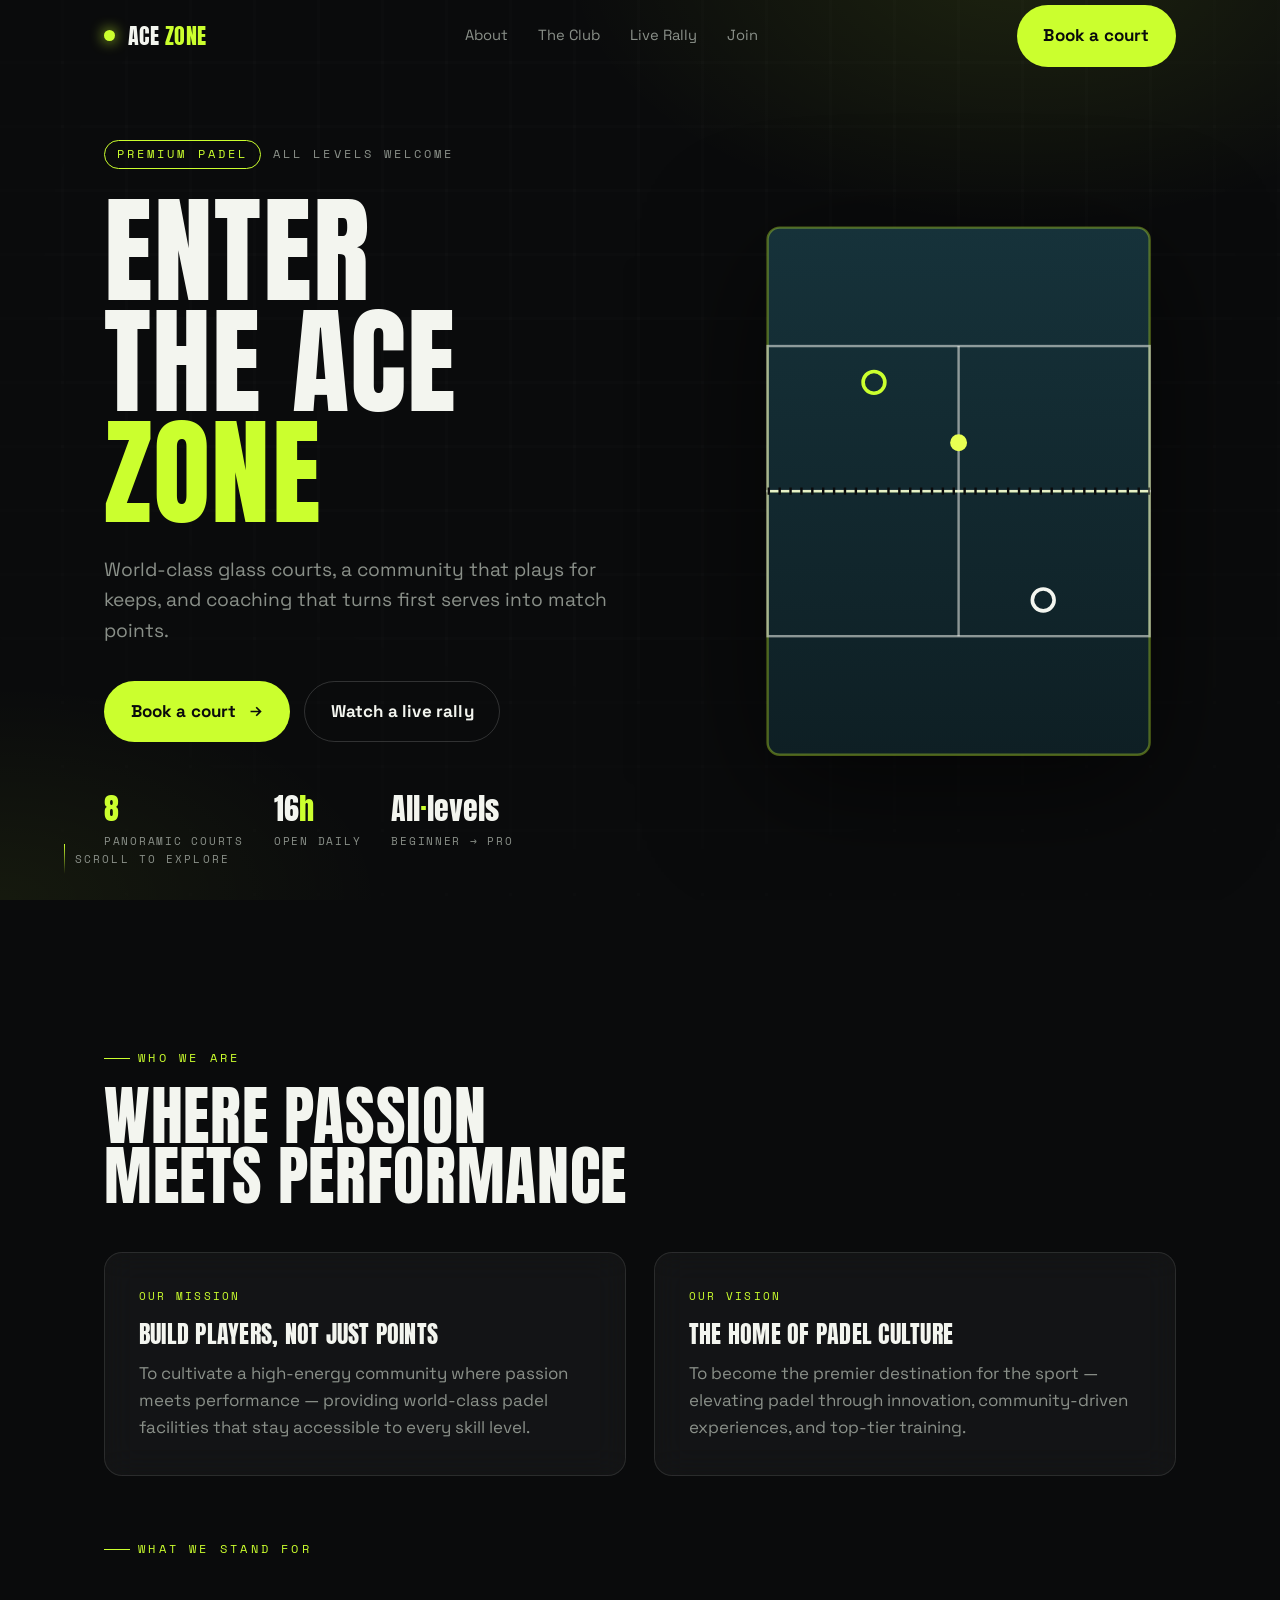
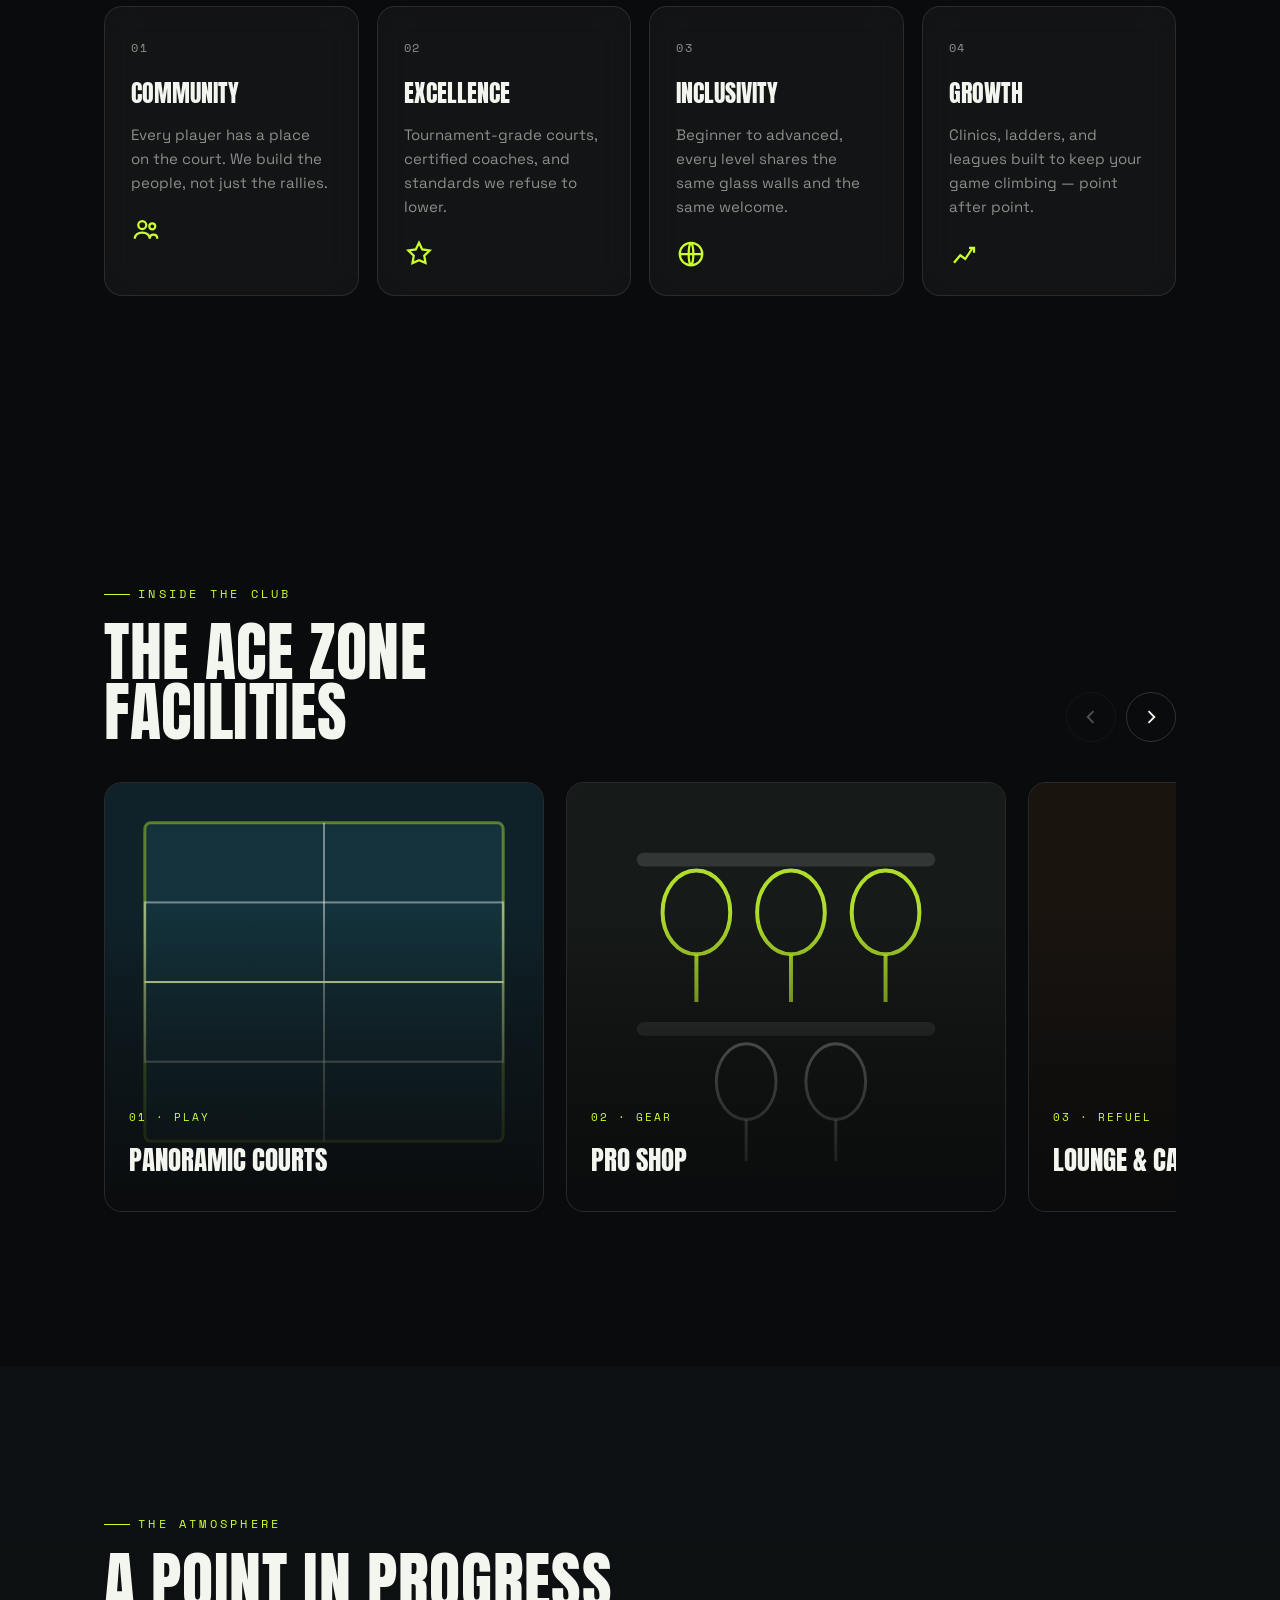
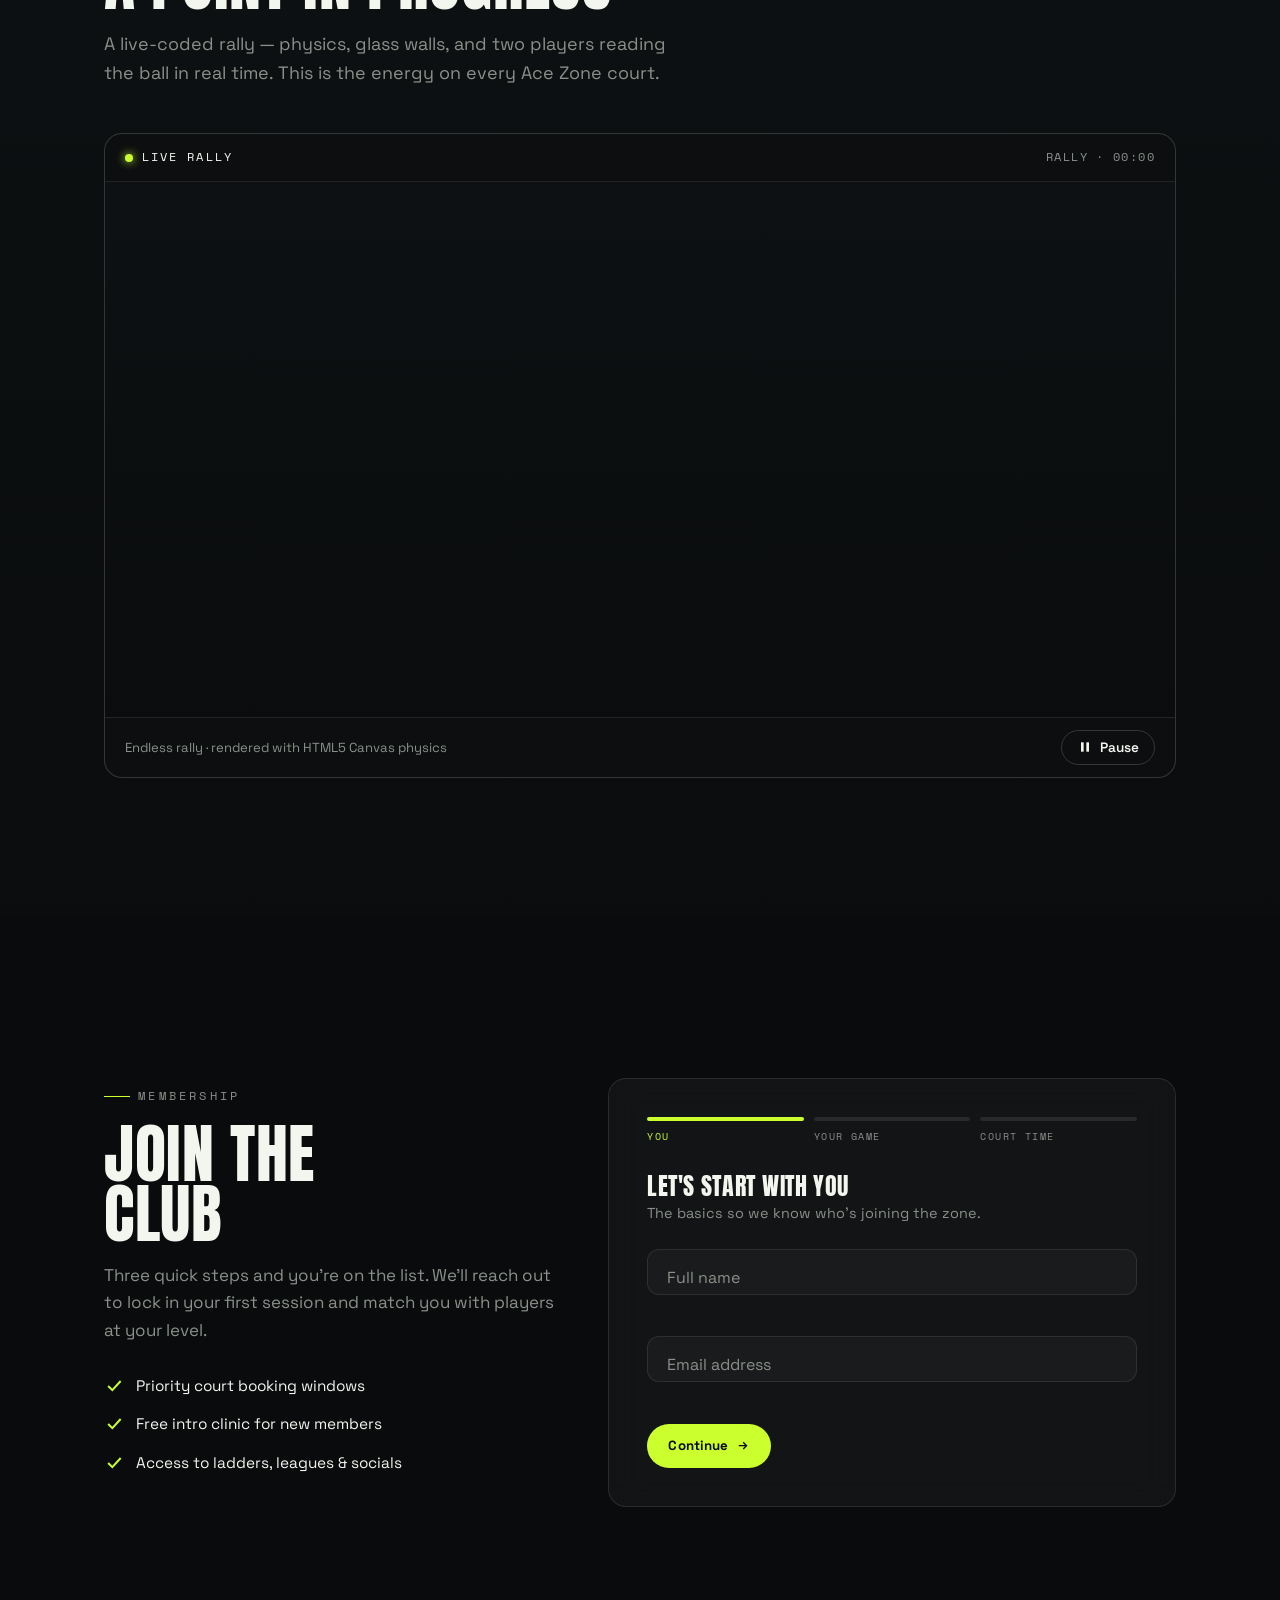
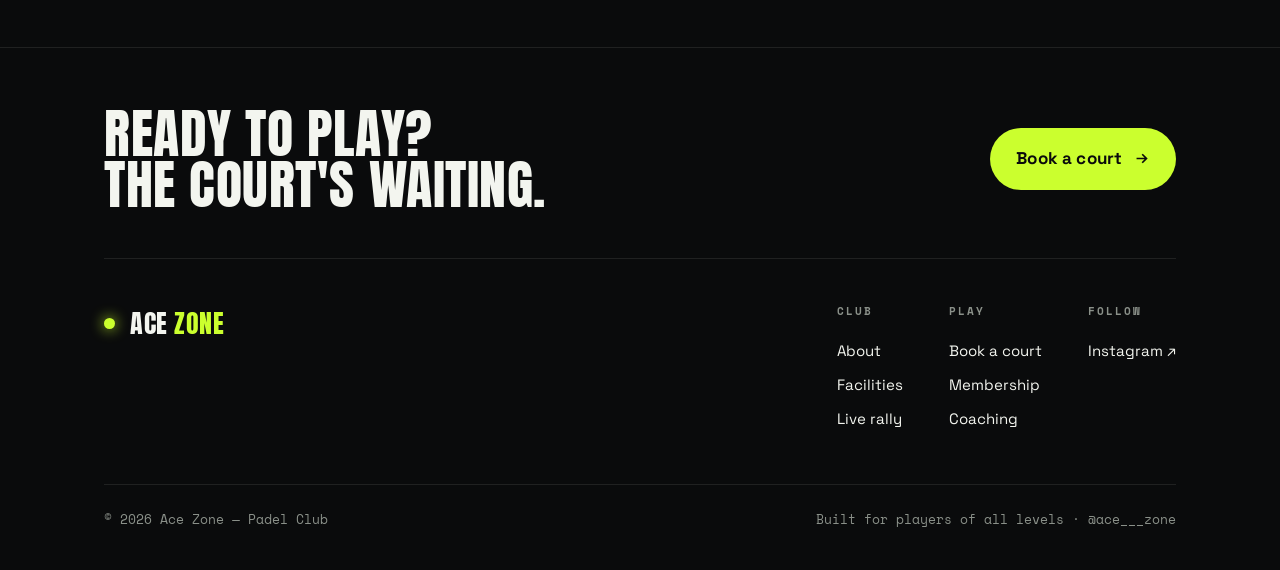
==== index.html @ 9e7272e7 "Add files via upload" ====
<!DOCTYPE html>
<html lang="en">
<head>
<meta charset="UTF-8" />
<meta name="viewport" content="width=device-width, initial-scale=1.0" />
<title>Ace Zone — Premium Padel Club</title>
<meta name="description" content="Ace Zone is a premium padel club: world-class glass courts, certified coaching, and a community that plays for keeps. Book a court and join the club." />

<!-- Fonts: Anton (athletic display) · Space Grotesk (body/UI) · Space Mono (data labels) -->
<link rel="preconnect" href="https://fonts.googleapis.com">
<link rel="preconnect" href="https://fonts.gstatic.com" crossorigin>
<link href="https://fonts.googleapis.com/css2?family=Anton&family=Space+Grotesk:wght@400;500;600;700&family=Space+Mono:wght@400;700&display=swap" rel="stylesheet">

<style>
/* ============================================================
   ACE ZONE — design tokens
   Palette: matte black + charcoal, crisp white, neon "volt" lime
   used STRICTLY for accents / buttons / glow.
   ============================================================ */
:root{
  --ink:        #0A0B0C;   /* page background (matte black) */
  --char:       #121417;   /* panels */
  --char-2:     #181B20;   /* elevated panels */
  --line:       rgba(255,255,255,.09);
  --line-2:     rgba(255,255,255,.16);
  --white:      #F3F5EF;
  --mute:       #8A9089;   /* secondary text */
  --mute-2:     #5C625E;
  --volt:       #CBFF2E;   /* neon accent */
  --volt-deep:  #9ED400;
  --volt-soft:  rgba(203,255,46,.14);
  --ball:       #E8FF52;

  --glass:      rgba(255,255,255,.04);
  --glass-brd:  rgba(255,255,255,.10);

  --maxw: 1200px;
  --pad: clamp(20px, 5vw, 64px);
  --r: 18px;

  --ease: cubic-bezier(.22,.61,.36,1);
}

*{ box-sizing:border-box; }
html{ scroll-behavior:smooth; -webkit-text-size-adjust:100%; }
html.no-motion{ scroll-behavior:auto; }

body{
  margin:0;
  background:var(--ink);
  color:var(--white);
  font-family:"Space Grotesk", system-ui, -apple-system, Segoe UI, Roboto, sans-serif;
  font-size:clamp(15px,1vw + 12px,17px);
  line-height:1.6;
  -webkit-font-smoothing:antialiased;
  overflow-x:hidden;
}
body.lock{ overflow:hidden; }

img{ max-width:100%; display:block; }
a{ color:inherit; text-decoration:none; }
button{ font-family:inherit; cursor:pointer; }
:focus-visible{ outline:2px solid var(--volt); outline-offset:3px; border-radius:4px; }

/* ambient court-glow backdrop */
body::before{
  content:""; position:fixed; inset:0; z-index:-2; pointer-events:none;
  background:
    radial-gradient(60vw 50vh at 80% -5%, rgba(203,255,46,.10), transparent 60%),
    radial-gradient(50vw 40vh at 0% 100%, rgba(203,255,46,.06), transparent 60%),
    var(--ink);
}
/* faint court grid */
body::after{
  content:""; position:fixed; inset:0; z-index:-1; pointer-events:none; opacity:.5;
  background:
    linear-gradient(transparent 95%, rgba(255,255,255,.025) 95%) 0 0/100% 64px,
    linear-gradient(90deg, transparent 95%, rgba(255,255,255,.025) 95%) 0 0/64px 100%;
  mask-image:radial-gradient(120vw 120vh at 50% 30%, #000 35%, transparent 80%);
}

/* ----------  shared layout  ---------- */
.wrap{ width:100%; max-width:var(--maxw); margin-inline:auto; padding-inline:var(--pad); }
.section{ padding-block:clamp(72px,11vw,140px); position:relative; }

.eyebrow{
  font-family:"Space Mono", monospace;
  font-size:.72rem; letter-spacing:.28em; text-transform:uppercase;
  color:var(--volt); display:inline-flex; align-items:center; gap:.7em; margin:0 0 18px;
}
.eyebrow::before{ content:""; width:26px; height:1px; background:var(--volt); display:inline-block; }

h1,h2,h3{ font-family:"Anton", Impact, sans-serif; font-weight:400; text-transform:uppercase; line-height:.94; letter-spacing:.01em; margin:0; }
.h-display{ font-size:clamp(2.6rem,9vw,6.3rem); }
.h-section{ font-size:clamp(2.1rem,5.5vw,4rem); }
.lede{ color:var(--mute); font-size:clamp(1rem,1.4vw,1.18rem); max-width:54ch; }
.volt{ color:var(--volt); }

/* ----------  buttons  ---------- */
.btn{
  --bg:var(--volt); --fg:#0A0B0C;
  display:inline-flex; align-items:center; gap:.6em;
  background:var(--bg); color:var(--fg);
  font-weight:700; letter-spacing:.01em;
  padding:.95em 1.5em; border:1px solid transparent; border-radius:999px;
  position:relative; transition:transform .25s var(--ease), box-shadow .3s var(--ease), background .3s;
}
.btn svg{ width:1em; height:1em; }
.btn:hover{ transform:translateY(-2px); box-shadow:0 10px 34px rgba(203,255,46,.34); }
.btn:active{ transform:translateY(0); }
.btn--ghost{
  background:transparent; color:var(--white); border-color:var(--line-2);
}
.btn--ghost:hover{ border-color:var(--volt); color:var(--volt); box-shadow:0 0 0 1px var(--volt), 0 10px 30px rgba(0,0,0,.4); }

/* glass utility (frosted) ---------------------------------- */
.glass{
  background:var(--glass);
  border:1px solid var(--glass-brd);
  -webkit-backdrop-filter:blur(16px) saturate(150%);
  backdrop-filter:blur(16px) saturate(150%);
}
@media (prefers-reduced-transparency: reduce){
  .glass{ background:#15181C; backdrop-filter:none; -webkit-backdrop-filter:none; }
}

/* ============================================================
   NAV
   ============================================================ */
.nav{ position:fixed; inset:0 0 auto 0; z-index:60; transition:background .4s, border-color .4s; border-bottom:1px solid transparent; }
.nav.scrolled{ background:rgba(10,11,12,.72); -webkit-backdrop-filter:blur(14px); backdrop-filter:blur(14px); border-bottom:1px solid var(--line); }
.nav-inner{ display:flex; align-items:center; justify-content:space-between; height:72px; }
.brand{ display:flex; align-items:center; gap:.6em; font-family:"Anton",sans-serif; font-size:1.35rem; letter-spacing:.02em; text-transform:uppercase; }
.brand .dot{ width:11px; height:11px; border-radius:50%; background:var(--volt); box-shadow:0 0 14px var(--volt); }
.brand b{ font-weight:400; }
.brand .z{ color:var(--volt); }

.nav-links{ display:flex; align-items:center; gap:30px; }
.nav-links a{ font-size:.92rem; color:var(--mute); position:relative; padding:6px 0; transition:color .25s; }
.nav-links a::after{ content:""; position:absolute; left:0; bottom:0; height:1.5px; width:0; background:var(--volt); transition:width .3s var(--ease); }
.nav-links a:hover{ color:var(--white); } .nav-links a:hover::after{ width:100%; }
.nav-cta{ display:flex; align-items:center; gap:16px; }

.burger{ display:none; flex-direction:column; gap:5px; width:42px; height:42px; align-items:center; justify-content:center; background:transparent; border:1px solid var(--line-2); border-radius:12px; }
.burger span{ width:18px; height:2px; background:var(--white); border-radius:2px; transition:transform .3s var(--ease), opacity .2s; }
.burger.open span:nth-child(1){ transform:translateY(7px) rotate(45deg); }
.burger.open span:nth-child(2){ opacity:0; }
.burger.open span:nth-child(3){ transform:translateY(-7px) rotate(-45deg); }

/* mobile drawer */
.drawer{
  position:fixed; inset:0; z-index:55;
  background:rgba(8,9,10,.86); -webkit-backdrop-filter:blur(22px); backdrop-filter:blur(22px);
  display:flex; flex-direction:column; justify-content:center; gap:8px; padding:var(--pad);
  transform:translateY(-100%); transition:transform .5s var(--ease); visibility:hidden;
}
.drawer.open{ transform:translateY(0); visibility:visible; }
.drawer a{ font-family:"Anton",sans-serif; text-transform:uppercase; font-size:clamp(2rem,9vw,3.2rem); color:var(--white); padding:8px 0; border-bottom:1px solid var(--line); transition:color .25s, padding-left .3s var(--ease); }
.drawer a:hover{ color:var(--volt); padding-left:14px; }
.drawer .drawer-cta{ margin-top:28px; }
.drawer .ig{ margin-top:18px; color:var(--mute); font-family:"Space Mono",monospace; font-size:.9rem; }

/* ============================================================
   HERO
   ============================================================ */
.hero{ position:relative; min-height:100svh; display:flex; align-items:center; padding-top:90px; overflow:hidden; }
.hero-grid{ display:grid; grid-template-columns:1.15fr .85fr; gap:48px; align-items:center; width:100%; }
.hero-tag{ font-family:"Space Mono",monospace; font-size:.74rem; letter-spacing:.26em; text-transform:uppercase; color:var(--mute); display:flex; align-items:center; gap:12px; margin-bottom:26px; }
.hero-tag .pill{ color:var(--volt); border:1px solid var(--volt); border-radius:999px; padding:4px 12px; }

.hero h1{ font-size:clamp(3.2rem,11vw,7.4rem); }
.hero h1 .row{ display:block; overflow:hidden; }
.hero h1 .row span{ display:block; transform:translateY(110%); animation:rise .9s var(--ease) forwards; }
.hero h1 .row:nth-child(1) span{ animation-delay:.1s; }
.hero h1 .row:nth-child(2) span{ animation-delay:.22s; }
.hero h1 .row:nth-child(3) span{ animation-delay:.34s; }
@keyframes rise{ to{ transform:translateY(0); } }

.hero-sub{ margin:26px 0 34px; max-width:46ch; color:var(--mute); font-size:clamp(1rem,1.5vw,1.2rem); opacity:0; animation:fade .8s var(--ease) .6s forwards; }
.hero-actions{ display:flex; flex-wrap:wrap; gap:14px; opacity:0; animation:fade .8s var(--ease) .75s forwards; }
.hero-stats{ display:flex; gap:30px; margin-top:42px; opacity:0; animation:fade .8s var(--ease) .9s forwards; flex-wrap:wrap; }
.hero-stats .s{ }
.hero-stats .n{ font-family:"Anton",sans-serif; font-size:1.9rem; color:var(--white); }
.hero-stats .n em{ color:var(--volt); font-style:normal; }
.hero-stats .l{ font-family:"Space Mono",monospace; font-size:.68rem; letter-spacing:.16em; text-transform:uppercase; color:var(--mute); }
@keyframes fade{ to{ opacity:1; } }

/* hero court visual (top-down padel court, SVG) */
.hero-court{ position:relative; opacity:0; animation:fade 1s var(--ease) .5s forwards; }
.hero-court svg{ width:100%; height:auto; filter:drop-shadow(0 30px 60px rgba(0,0,0,.6)); }
.hero-court .ball-float{ animation:floatBall 3.4s ease-in-out infinite; transform-origin:center; }
@keyframes floatBall{ 0%,100%{ transform:translateY(0); } 50%{ transform:translateY(-10px); } }
.scrollcue{ position:absolute; left:var(--pad); bottom:26px; font-family:"Space Mono",monospace; font-size:.66rem; letter-spacing:.2em; text-transform:uppercase; color:var(--mute); display:flex; align-items:center; gap:10px; }
.scrollcue .bar{ width:1px; height:30px; background:linear-gradient(var(--volt),transparent); display:block; }

/* ============================================================
   ABOUT — mission / vision / values
   ============================================================ */
.split{ display:grid; grid-template-columns:1fr 1fr; gap:28px; margin-top:46px; }
.statement{ padding:34px; border-radius:var(--r); position:relative; overflow:hidden; }
.statement h3{ font-size:1.5rem; margin-bottom:14px; }
.statement .k{ font-family:"Space Mono",monospace; font-size:.7rem; letter-spacing:.2em; color:var(--volt); text-transform:uppercase; display:block; margin-bottom:18px; }
.statement p{ margin:0; color:var(--mute); font-size:1.06rem; }
.statement::after{ content:""; position:absolute; left:0; top:0; bottom:0; width:3px; background:var(--volt); opacity:.0; transition:opacity .4s; }
.statement:hover::after{ opacity:1; }

.values{ display:grid; grid-template-columns:repeat(4,1fr); gap:18px; margin-top:30px; }
.value{ padding:26px; border-radius:var(--r); position:relative; overflow:hidden; transition:transform .4s var(--ease), border-color .4s; }
.value:hover{ transform:translateY(-6px); border-color:var(--line-2); }
.value .num{ font-family:"Space Mono",monospace; font-size:.72rem; color:var(--mute); letter-spacing:.14em; }
.value h4{ font-family:"Anton",sans-serif; font-weight:400; text-transform:uppercase; font-size:1.5rem; margin:14px 0 10px; }
.value p{ margin:0; color:var(--mute); font-size:.94rem; }
.value .glyph{ width:30px; height:30px; color:var(--volt); margin-top:20px; }
.value .glyph svg{ width:100%; height:100%; }

/* ============================================================
   CLUB AREAS — slider with hover-zoom cards
   ============================================================ */
.areas-head{ display:flex; align-items:flex-end; justify-content:space-between; gap:24px; flex-wrap:wrap; }
.slider-controls{ display:flex; gap:10px; }
.sbtn{ width:50px; height:50px; border-radius:50%; background:transparent; border:1px solid var(--line-2); color:var(--white); display:grid; place-items:center; transition:.3s; }
.sbtn:hover{ border-color:var(--volt); color:var(--volt); }
.sbtn:disabled{ opacity:.3; cursor:not-allowed; }
.sbtn svg{ width:20px; height:20px; }

.rail{ display:flex; gap:22px; margin-top:40px; overflow-x:auto; scroll-snap-type:x mandatory; padding-bottom:14px; scrollbar-width:none; }
.rail::-webkit-scrollbar{ display:none; }
.area{
  scroll-snap-align:start; flex:0 0 clamp(280px,42vw,440px);
  border-radius:var(--r); overflow:hidden; position:relative; min-height:430px;
  border:1px solid var(--line); background:var(--char);
}
.area .media{ position:absolute; inset:0; overflow:hidden; }
.area .media .art{ position:absolute; inset:0; transition:transform .7s var(--ease); }
.area:hover .media .art{ transform:scale(1.08); }
.area .scrim{ position:absolute; inset:0; background:linear-gradient(180deg, rgba(10,11,12,0) 30%, rgba(10,11,12,.5) 60%, rgba(10,11,12,.96) 100%); }
.area .label{ position:absolute; left:24px; right:24px; bottom:24px; z-index:2; }
.area .tagn{ font-family:"Space Mono",monospace; font-size:.68rem; letter-spacing:.18em; text-transform:uppercase; color:var(--volt); }
.area h4{ font-family:"Anton",sans-serif; font-weight:400; text-transform:uppercase; font-size:1.7rem; margin:8px 0 6px; }
.area p{ margin:0; color:var(--mute); font-size:.92rem; max-width:34ch; opacity:0; max-height:0; transition:opacity .4s, max-height .5s var(--ease); }
.area:hover p{ opacity:1; max-height:80px; }

/* ============================================================
   LIVE RALLY — canvas
   ============================================================ */
.rally-frame{ margin-top:46px; border-radius:var(--r); overflow:hidden; position:relative; border:1px solid var(--line-2); background:#0C0E10; }
.rally-frame .topbar{ display:flex; align-items:center; justify-content:space-between; padding:14px 20px; border-bottom:1px solid var(--line); }
.live{ display:flex; align-items:center; gap:9px; font-family:"Space Mono",monospace; font-size:.72rem; letter-spacing:.18em; text-transform:uppercase; color:var(--white); }
.live .dotlive{ width:8px; height:8px; border-radius:50%; background:var(--volt); box-shadow:0 0 10px var(--volt); animation:blink 1.4s steps(1,end) infinite; }
@keyframes blink{ 50%{ opacity:.25; } }
.rally-meta{ font-family:"Space Mono",monospace; font-size:.72rem; color:var(--mute); letter-spacing:.12em; }
#rally{ display:block; width:100%; height:auto; background:linear-gradient(180deg,#0E1113,#0A0C0D); }
.rally-foot{ display:flex; align-items:center; justify-content:space-between; gap:14px; padding:12px 20px; border-top:1px solid var(--line); flex-wrap:wrap; }
.rally-foot small{ color:var(--mute); font-size:.82rem; }
.playbtn{ display:inline-flex; align-items:center; gap:.5em; background:transparent; border:1px solid var(--line-2); color:var(--white); padding:.6em 1.1em; border-radius:999px; font-size:.85rem; font-weight:600; transition:.3s; }
.playbtn:hover{ border-color:var(--volt); color:var(--volt); }

/* ============================================================
   REGISTRATION — multi-step form
   ============================================================ */
.join-grid{ display:grid; grid-template-columns:.9fr 1.1fr; gap:40px; align-items:start; margin-top:20px; }
.join-copy p{ color:var(--mute); }
.join-copy .perks{ list-style:none; padding:0; margin:30px 0 0; display:grid; gap:14px; }
.join-copy .perks li{ display:flex; gap:12px; align-items:flex-start; color:var(--white); font-size:.96rem; }
.join-copy .perks svg{ width:20px; height:20px; color:var(--volt); flex:0 0 auto; margin-top:2px; }

.form-card{ padding:clamp(22px,3vw,38px); border-radius:var(--r); }
.steps-bar{ display:flex; align-items:center; gap:10px; margin-bottom:30px; }
.steps-bar .step{ flex:1; }
.steps-bar .track{ height:4px; border-radius:4px; background:var(--line); overflow:hidden; }
.steps-bar .track i{ display:block; height:100%; width:0; background:var(--volt); transition:width .5s var(--ease); }
.steps-bar .step.active .track i,.steps-bar .step.done .track i{ width:100%; }
.steps-bar .slabel{ font-family:"Space Mono",monospace; font-size:.62rem; letter-spacing:.14em; text-transform:uppercase; color:var(--mute); margin-top:8px; }
.steps-bar .step.active .slabel{ color:var(--volt); }

.step-panel{ display:none; animation:none; }
.step-panel.show{ display:block; animation:slideIn .5s var(--ease); }
@keyframes slideIn{ from{ opacity:0; transform:translateX(22px); } to{ opacity:1; transform:translateX(0); } }
.step-panel h3{ font-family:"Anton",sans-serif; font-weight:400; text-transform:uppercase; font-size:1.5rem; margin:0 0 4px; }
.step-panel .hint{ color:var(--mute); font-size:.9rem; margin:0 0 24px; }

.field{ position:relative; margin-bottom:22px; }
.field label{ position:absolute; left:16px; top:16px; color:var(--mute); font-size:1rem; pointer-events:none; transition:.25s var(--ease); transform-origin:left; background:transparent; padding:0 4px; }
.field input{
  width:100%; background:rgba(255,255,255,.03); border:1px solid var(--line);
  border-radius:12px; color:var(--white); font-size:1rem; padding:18px 16px 8px; transition:.3s;
}
.field input:focus{ border-color:var(--volt); background:rgba(203,255,46,.04); box-shadow:0 0 0 3px var(--volt-soft); }
.field input:focus + label,
.field input:not(:placeholder-shown) + label{ top:5px; font-size:.66rem; letter-spacing:.06em; color:var(--volt); transform:scale(1); }
.field input::placeholder{ color:transparent; }
.field.invalid input{ border-color:#ff5757; box-shadow:0 0 0 3px rgba(255,87,87,.16); }
.field .err{ color:#ff7a7a; font-size:.78rem; margin-top:7px; min-height:1em; opacity:0; transform:translateY(-4px); transition:.25s; }
.field.invalid .err{ opacity:1; transform:translateY(0); }

.field-group{ margin-bottom:22px; }
.field-group .gl{ font-family:"Space Mono",monospace; font-size:.66rem; letter-spacing:.14em; text-transform:uppercase; color:var(--mute); display:block; margin-bottom:12px; }
.chips{ display:flex; flex-wrap:wrap; gap:10px; }
.chip{ position:relative; }
.chip input{ position:absolute; opacity:0; inset:0; cursor:pointer; }
.chip span{ display:inline-block; padding:10px 16px; border-radius:999px; border:1px solid var(--line-2); color:var(--mute); font-size:.9rem; transition:.25s; user-select:none; }
.chip:hover span{ color:var(--white); border-color:var(--white); }
.chip input:checked + span{ background:var(--volt); color:#0A0B0C; border-color:var(--volt); font-weight:600; box-shadow:0 6px 20px rgba(203,255,46,.25); }
.chip input:focus-visible + span{ outline:2px solid var(--white); outline-offset:2px; }
.group-err{ color:#ff7a7a; font-size:.78rem; margin-top:10px; min-height:1em; opacity:0; transition:.25s; }
.field-group.invalid .group-err{ opacity:1; }

.form-nav{ display:flex; align-items:center; justify-content:space-between; gap:14px; margin-top:8px; }
.linkbtn{ background:transparent; border:none; color:var(--mute); font-weight:600; font-size:.92rem; padding:10px 4px; transition:color .25s; }
.linkbtn:hover{ color:var(--white); }
.linkbtn[hidden]{ display:none; }

/* success state */
.success{ display:none; text-align:center; padding:18px 6px; }
.success.show{ display:block; animation:slideIn .6s var(--ease); }
.success .check{ width:78px; height:78px; margin:0 auto 22px; border-radius:50%; background:var(--volt-soft); border:1px solid var(--volt); display:grid; place-items:center; }
.success .check svg{ width:38px; height:38px; color:var(--volt); }
.success h3{ font-family:"Anton",sans-serif; font-weight:400; text-transform:uppercase; font-size:1.9rem; margin:0 0 12px; }
.success p{ color:var(--mute); max-width:38ch; margin:0 auto 24px; }
.success .recap{ font-family:"Space Mono",monospace; font-size:.78rem; color:var(--white); background:rgba(255,255,255,.04); border:1px solid var(--line); border-radius:12px; padding:14px 16px; text-align:left; }
.success .recap b{ color:var(--volt); }

/* ============================================================
   FOOTER
   ============================================================ */
.foot{ border-top:1px solid var(--line); padding-block:60px 40px; position:relative; }
.foot-cta{ display:flex; align-items:center; justify-content:space-between; gap:26px; flex-wrap:wrap; padding-bottom:48px; border-bottom:1px solid var(--line); }
.foot-cta h2{ font-size:clamp(1.8rem,5vw,3.4rem); }
.foot-cols{ display:flex; align-items:flex-start; justify-content:space-between; gap:30px; margin-top:44px; flex-wrap:wrap; }
.foot .brand{ font-size:1.6rem; }
.foot-links{ display:flex; gap:46px; flex-wrap:wrap; }
.foot-links div h5{ font-family:"Space Mono",monospace; font-weight:700; font-size:.66rem; letter-spacing:.18em; text-transform:uppercase; color:var(--mute); margin:0 0 14px; }
.foot-links a{ display:block; color:var(--white); font-size:.94rem; padding:5px 0; transition:color .25s; }
.foot-links a:hover{ color:var(--volt); }
.foot-base{ display:flex; align-items:center; justify-content:space-between; gap:16px; margin-top:48px; padding-top:24px; border-top:1px solid var(--line); color:var(--mute); font-size:.82rem; font-family:"Space Mono",monospace; flex-wrap:wrap; }
.foot-base a{ color:var(--mute); } .foot-base a:hover{ color:var(--volt); }

/* ----------  scroll reveal  ---------- */
.reveal{ opacity:0; transform:translateY(34px); transition:opacity .8s var(--ease), transform .8s var(--ease); }
.reveal.in{ opacity:1; transform:none; }
.reveal[data-delay="1"]{ transition-delay:.08s; }
.reveal[data-delay="2"]{ transition-delay:.16s; }
.reveal[data-delay="3"]{ transition-delay:.24s; }
.reveal[data-delay="4"]{ transition-delay:.32s; }

/* reduced motion: kill the moving parts, keep everything visible */
html.no-motion .reveal{ opacity:1 !important; transform:none !important; transition:none; }
html.no-motion .hero h1 .row span,
html.no-motion .hero-sub,html.no-motion .hero-actions,
html.no-motion .hero-stats,html.no-motion .hero-court{ animation:none !important; opacity:1 !important; transform:none !important; }
html.no-motion .ball-float{ animation:none !important; }
@media (prefers-reduced-motion: reduce){
  *{ animation-duration:.001ms !important; animation-iteration-count:1 !important; }
}

/* ============================================================
   RESPONSIVE
   ============================================================ */
@media (max-width: 980px){
  .hero-grid{ grid-template-columns:1fr; gap:36px; }
  .hero-court{ max-width:460px; }
  .split{ grid-template-columns:1fr; }
  .values{ grid-template-columns:1fr 1fr; }
  .join-grid{ grid-template-columns:1fr; gap:30px; }
}
@media (max-width: 760px){
  .nav-links{ display:none; }
  .nav-cta .btn{ display:none; }
  .burger{ display:flex; }
  .values{ grid-template-columns:1fr; }
  .foot-cta{ flex-direction:column; align-items:flex-start; }
}
</style>
</head>
<body>

<!-- ===================== NAV ===================== -->
<header class="nav" id="nav">
  <div class="wrap nav-inner">
    <a class="brand" href="#top" aria-label="Ace Zone home">
      <span class="dot"></span><b>ACE<span class="z"> ZONE</span></b>
    </a>
    <nav class="nav-links" aria-label="Primary">
      <a href="#about">About</a>
      <a href="#areas">The Club</a>
      <a href="#rally">Live Rally</a>
      <a href="#join">Join</a>
    </nav>
    <div class="nav-cta">
      <a href="#join" class="btn">Book a court</a>
      <button class="burger" id="burger" aria-label="Open menu" aria-expanded="false" aria-controls="drawer">
        <span></span><span></span><span></span>
      </button>
    </div>
  </div>
</header>

<!-- mobile drawer -->
<nav class="drawer" id="drawer" aria-label="Mobile">
  <a href="#about">About</a>
  <a href="#areas">The Club</a>
  <a href="#rally">Live Rally</a>
  <a href="#join">Join</a>
  <a href="#join" class="btn drawer-cta">Book a court</a>
  <span class="ig">Instagram · @ace___zone</span>
</nav>

<main id="top">

<!-- ===================== HERO ===================== -->
<section class="hero">
  <div class="wrap hero-grid">
    <div class="hero-text">
      <div class="hero-tag"><span class="pill">Premium padel</span> All levels welcome</div>
      <h1>
        <span class="row"><span>Enter</span></span>
        <span class="row"><span>the ace</span></span>
        <span class="row"><span class="volt">zone</span></span>
      </h1>
      <p class="hero-sub">World-class glass courts, a community that plays for keeps, and coaching that turns first serves into match points.</p>
      <div class="hero-actions">
        <a href="#join" class="btn">Book a court
          <svg viewBox="0 0 24 24" fill="none" stroke="currentColor" stroke-width="2.4"><path d="M5 12h14M13 6l6 6-6 6"/></svg>
        </a>
        <a href="#rally" class="btn btn--ghost">Watch a live rally</a>
      </div>
      <div class="hero-stats">
        <div class="s"><div class="n"><em>8</em></div><div class="l">Panoramic courts</div></div>
        <div class="s"><div class="n">16<em>h</em></div><div class="l">Open daily</div></div>
        <div class="s"><div class="n">All<em>·</em>levels</div><div class="l">Beginner → pro</div></div>
      </div>
    </div>

    <!-- top-down padel court visual -->
    <div class="hero-court" aria-hidden="true">
      <svg viewBox="0 0 360 480" xmlns="http://www.w3.org/2000/svg">
        <defs>
          <linearGradient id="floor" x1="0" y1="0" x2="0" y2="1">
            <stop offset="0" stop-color="#16323a"/><stop offset="1" stop-color="#0e1f24"/>
          </linearGradient>
        </defs>
        <rect x="22" y="22" width="316" height="436" rx="10" fill="url(#floor)" stroke="rgba(203,255,46,.35)" stroke-width="2"/>
        <!-- court lines -->
        <g stroke="rgba(243,245,239,.55)" stroke-width="2" fill="none">
          <line x1="22" y1="240" x2="338" y2="240" stroke="rgba(203,255,46,.9)"/>
          <rect x="22" y="120" width="316" height="120" />
          <rect x="22" y="240" width="316" height="120" />
          <line x1="180" y1="120" x2="180" y2="360"/>
        </g>
        <!-- net dashes -->
        <line x1="22" y1="240" x2="338" y2="240" stroke="#0A0B0C" stroke-width="6" stroke-dasharray="2 7"/>
        <!-- players -->
        <circle cx="110" cy="150" r="9" fill="none" stroke="var(--volt)" stroke-width="3"/>
        <circle cx="250" cy="330" r="9" fill="none" stroke="#F3F5EF" stroke-width="3"/>
        <!-- ball -->
        <circle class="ball-float" cx="180" cy="200" r="7" fill="var(--ball)"/>
      </svg>
    </div>
  </div>
  <a href="#about" class="scrollcue"><span class="bar"></span>Scroll to explore</a>
</section>

<!-- ===================== ABOUT ===================== -->
<section class="section" id="about">
  <div class="wrap">
    <p class="eyebrow reveal">Who we are</p>
    <h2 class="h-section reveal" data-delay="1">Where passion<br>meets performance</h2>

    <div class="split">
      <article class="statement glass reveal" data-delay="1">
        <span class="k">Our mission</span>
        <h3>Build players, not just points</h3>
        <p>To cultivate a high-energy community where passion meets performance — providing world-class padel facilities that stay accessible to every skill level.</p>
      </article>
      <article class="statement glass reveal" data-delay="2">
        <span class="k">Our vision</span>
        <h3>The home of padel culture</h3>
        <p>To become the premier destination for the sport — elevating padel through innovation, community-driven experiences, and top-tier training.</p>
      </article>
    </div>

    <p class="eyebrow reveal" style="margin-top:64px">What we stand for</p>
    <div class="values">
      <article class="value glass reveal" data-delay="1">
        <span class="num">01</span>
        <h4>Community</h4>
        <p>Every player has a place on the court. We build the people, not just the rallies.</p>
        <div class="glyph"><svg viewBox="0 0 24 24" fill="none" stroke="currentColor" stroke-width="1.8"><circle cx="9" cy="8" r="3.2"/><circle cx="17" cy="9" r="2.4"/><path d="M3 19c0-3 2.7-5 6-5s6 2 6 5M15 19c0-2 1-3.4 3-3.4S21 17 21 19"/></svg></div>
      </article>
      <article class="value glass reveal" data-delay="2">
        <span class="num">02</span>
        <h4>Excellence</h4>
        <p>Tournament-grade courts, certified coaches, and standards we refuse to lower.</p>
        <div class="glyph"><svg viewBox="0 0 24 24" fill="none" stroke="currentColor" stroke-width="1.8"><path d="M12 3l2.6 5.3 5.9.9-4.3 4.1 1 5.8L12 16.9 6.8 19.2l1-5.8L3.5 9.2l5.9-.9z"/></svg></div>
      </article>
      <article class="value glass reveal" data-delay="3">
        <span class="num">03</span>
        <h4>Inclusivity</h4>
        <p>Beginner to advanced, every level shares the same glass walls and the same welcome.</p>
        <div class="glyph"><svg viewBox="0 0 24 24" fill="none" stroke="currentColor" stroke-width="1.8"><circle cx="12" cy="12" r="9"/><path d="M3 12h18M12 3c2.5 2.4 2.5 15.6 0 18M12 3c-2.5 2.4-2.5 15.6 0 18"/></svg></div>
      </article>
      <article class="value glass reveal" data-delay="4">
        <span class="num">04</span>
        <h4>Growth</h4>
        <p>Clinics, ladders, and leagues built to keep your game climbing — point after point.</p>
        <div class="glyph"><svg viewBox="0 0 24 24" fill="none" stroke="currentColor" stroke-width="1.8"><path d="M4 19l5-6 4 3 6-9"/><path d="M16 7h4v4"/></svg></div>
      </article>
    </div>
  </div>
</section>

<!-- ===================== CLUB AREAS ===================== -->
<section class="section" id="areas">
  <div class="wrap">
    <div class="areas-head">
      <div>
        <p class="eyebrow reveal">Inside the club</p>
        <h2 class="h-section reveal" data-delay="1">The Ace Zone<br>facilities</h2>
      </div>
      <div class="slider-controls reveal" data-delay="2">
        <button class="sbtn" id="prevArea" aria-label="Previous area">
          <svg viewBox="0 0 24 24" fill="none" stroke="currentColor" stroke-width="2.2"><path d="M15 5l-7 7 7 7"/></svg>
        </button>
        <button class="sbtn" id="nextArea" aria-label="Next area">
          <svg viewBox="0 0 24 24" fill="none" stroke="currentColor" stroke-width="2.2"><path d="M9 5l7 7-7 7"/></svg>
        </button>
      </div>
    </div>

    <div class="rail" id="rail" tabindex="0" aria-label="Facilities gallery, scroll horizontally">
      <!-- 1 Panoramic Courts -->
      <article class="area reveal">
        <div class="media"><div class="art">
          <svg viewBox="0 0 440 430" preserveAspectRatio="xMidYMid slice" width="100%" height="100%">
            <rect width="440" height="430" fill="#0f2229"/>
            <rect x="40" y="40" width="360" height="320" rx="6" fill="#13323b" stroke="rgba(203,255,46,.4)" stroke-width="3"/>
            <g stroke="rgba(243,245,239,.45)" stroke-width="2" fill="none">
              <line x1="40" y1="200" x2="400" y2="200" stroke="rgba(203,255,46,.85)"/>
              <rect x="40" y="120" width="360" height="80"/><rect x="40" y="200" width="360" height="80"/>
              <line x1="220" y1="40" x2="220" y2="360"/>
            </g>
          </svg>
        </div></div>
        <div class="scrim"></div>
        <div class="label">
          <span class="tagn">01 · Play</span>
          <h4>Panoramic courts</h4>
          <p>Tournament-grade glass courts with pro lighting, built for day-to-night play.</p>
        </div>
      </article>

      <!-- 2 Pro Shop -->
      <article class="area reveal" data-delay="1">
        <div class="media"><div class="art">
          <svg viewBox="0 0 440 430" preserveAspectRatio="xMidYMid slice" width="100%" height="100%">
            <rect width="440" height="430" fill="#161a18"/>
            <g transform="translate(0,10)">
              <rect x="70" y="60" width="300" height="14" rx="7" fill="rgba(255,255,255,.12)"/>
              <rect x="70" y="230" width="300" height="14" rx="7" fill="rgba(255,255,255,.12)"/>
              <g stroke="rgba(203,255,46,.85)" stroke-width="4" fill="none">
                <ellipse cx="130" cy="120" rx="34" ry="42"/><line x1="130" y1="162" x2="130" y2="210"/>
                <ellipse cx="225" cy="120" rx="34" ry="42"/><line x1="225" y1="162" x2="225" y2="210"/>
                <ellipse cx="320" cy="120" rx="34" ry="42"/><line x1="320" y1="162" x2="320" y2="210"/>
              </g>
              <g stroke="rgba(243,245,239,.5)" stroke-width="3" fill="none">
                <ellipse cx="180" cy="290" rx="30" ry="38"/><line x1="180" y1="328" x2="180" y2="370"/>
                <ellipse cx="270" cy="290" rx="30" ry="38"/><line x1="270" y1="328" x2="270" y2="370"/>
              </g>
            </g>
          </svg>
        </div></div>
        <div class="scrim"></div>
        <div class="label">
          <span class="tagn">02 · Gear</span>
          <h4>Pro shop</h4>
          <p>Demo the latest rackets and gear, fitted by people who actually play.</p>
        </div>
      </article>

      <!-- 3 Lounge & Café -->
      <article class="area reveal" data-delay="2">
        <div class="media"><div class="art">
          <svg viewBox="0 0 440 430" preserveAspectRatio="xMidYMid slice" width="100%" height="100%">
            <rect width="440" height="430" fill="#1a140f"/>
            <g transform="translate(220,215)">
              <path d="M-70 -30 h120 v50 a70 70 0 0 1 -120 0 z" fill="#241a12" stroke="rgba(243,245,239,.5)" stroke-width="4"/>
              <path d="M50 -18 a34 34 0 0 1 0 56" fill="none" stroke="rgba(243,245,239,.5)" stroke-width="6"/>
              <ellipse cx="-10" cy="-30" rx="60" ry="14" fill="#0f0b08" stroke="rgba(203,255,46,.85)" stroke-width="3"/>
              <g stroke="rgba(203,255,46,.85)" stroke-width="4" fill="none" stroke-linecap="round">
                <path d="M-30 -70 q-8 -16 0 -32"/><path d="M-10 -74 q-8 -16 0 -32"/><path d="M10 -70 q-8 -16 0 -32"/>
              </g>
            </g>
          </svg>
        </div></div>
        <div class="scrim"></div>
        <div class="label">
          <span class="tagn">03 · Refuel</span>
          <h4>Lounge &amp; café</h4>
          <p>Specialty coffee and a place to talk tactics after the last point.</p>
        </div>
      </article>

      <!-- 4 Coaching Zone -->
      <article class="area reveal" data-delay="3">
        <div class="media"><div class="art">
          <svg viewBox="0 0 440 430" preserveAspectRatio="xMidYMid slice" width="100%" height="100%">
            <rect width="440" height="430" fill="#0f1c22"/>
            <g stroke="rgba(243,245,239,.45)" stroke-width="3" fill="none" stroke-dasharray="10 12">
              <path d="M60 360 C120 200 180 320 240 180 S360 120 390 70"/>
            </g>
            <g fill="rgba(203,255,46,.9)">
              <path d="M60 360 l-12 -26 h24 z"/><path d="M240 180 l-12 -26 h24 z"/><path d="M390 70 l-12 -26 h24 z"/>
            </g>
            <circle cx="150" cy="120" r="10" fill="none" stroke="#F3F5EF" stroke-width="3"/>
            <path d="M150 130 v34 M150 142 l-16 10 M150 142 l16 10 M150 164 l-12 24 M150 164 l12 24" stroke="#F3F5EF" stroke-width="3" fill="none"/>
          </svg>
        </div></div>
        <div class="scrim"></div>
        <div class="label">
          <span class="tagn">04 · Train</span>
          <h4>Coaching zone</h4>
          <p>Private and group sessions with certified coaches for every level.</p>
        </div>
      </article>
    </div>
  </div>
</section>

<!-- ===================== LIVE RALLY (CANVAS) ===================== -->
<section class="section" id="rally">
  <div class="wrap">
    <p class="eyebrow reveal">The atmosphere</p>
    <h2 class="h-section reveal" data-delay="1">A point in progress</h2>
    <p class="lede reveal" data-delay="2" style="margin-top:18px">A live-coded rally — physics, glass walls, and two players reading the ball in real time. This is the energy on every Ace Zone court.</p>

    <div class="rally-frame reveal" data-delay="2">
      <div class="topbar">
        <span class="live"><span class="dotlive"></span> Live rally</span>
        <span class="rally-meta" id="rallyMeta">RALLY · 00:00</span>
      </div>
      <canvas id="rally" aria-label="Animated padel rally simulation"></canvas>
      <div class="rally-foot">
        <small>Endless rally · rendered with HTML5 Canvas physics</small>
        <button class="playbtn" id="rallyToggle" aria-pressed="true">
          <svg viewBox="0 0 24 24" width="16" height="16" fill="currentColor" id="rallyIcon"><rect x="6" y="5" width="4" height="14"/><rect x="14" y="5" width="4" height="14"/></svg>
          <span id="rallyLabel">Pause</span>
        </button>
      </div>
    </div>
  </div>
</section>

<!-- ===================== REGISTRATION ===================== -->
<section class="section" id="join">
  <div class="wrap">
    <div class="join-grid">
      <div class="join-copy">
        <p class="eyebrow reveal">Membership</p>
        <h2 class="h-section reveal" data-delay="1">Join the<br>club</h2>
        <p class="reveal" data-delay="1" style="margin-top:18px">Three quick steps and you're on the list. We'll reach out to lock in your first session and match you with players at your level.</p>
        <ul class="perks reveal" data-delay="2">
          <li><svg viewBox="0 0 24 24" fill="none" stroke="currentColor" stroke-width="2.4"><path d="M5 12l5 5L20 6"/></svg> Priority court booking windows</li>
          <li><svg viewBox="0 0 24 24" fill="none" stroke="currentColor" stroke-width="2.4"><path d="M5 12l5 5L20 6"/></svg> Free intro clinic for new members</li>
          <li><svg viewBox="0 0 24 24" fill="none" stroke="currentColor" stroke-width="2.4"><path d="M5 12l5 5L20 6"/></svg> Access to ladders, leagues &amp; socials</li>
        </ul>
      </div>

      <!-- multi-step form -->
      <div class="form-card glass reveal" data-delay="2">
        <div class="steps-bar" id="stepsBar">
          <div class="step active" data-step="1"><div class="track"><i></i></div><div class="slabel">You</div></div>
          <div class="step" data-step="2"><div class="track"><i></i></div><div class="slabel">Your game</div></div>
          <div class="step" data-step="3"><div class="track"><i></i></div><div class="slabel">Court time</div></div>
        </div>

        <form id="joinForm" novalidate>
          <!-- step 1 -->
          <div class="step-panel show" data-panel="1">
            <h3>Let's start with you</h3>
            <p class="hint">The basics so we know who's joining the zone.</p>
            <div class="field">
              <input type="text" id="fullName" name="fullName" placeholder=" " autocomplete="name" />
              <label for="fullName">Full name</label>
              <div class="err" data-err="fullName"></div>
            </div>
            <div class="field">
              <input type="email" id="email" name="email" placeholder=" " autocomplete="email" />
              <label for="email">Email address</label>
              <div class="err" data-err="email"></div>
            </div>
            <div class="form-nav">
              <button type="button" class="linkbtn" hidden>Back</button>
              <button type="button" class="btn" data-next>Continue
                <svg viewBox="0 0 24 24" fill="none" stroke="currentColor" stroke-width="2.4"><path d="M5 12h14M13 6l6 6-6 6"/></svg>
              </button>
            </div>
          </div>

          <!-- step 2 -->
          <div class="step-panel" data-panel="2">
            <h3>Your game</h3>
            <p class="hint">So we can match you with the right players and courts.</p>
            <div class="field">
              <input type="tel" id="phone" name="phone" placeholder=" " autocomplete="tel" inputmode="tel" />
              <label for="phone">Phone number</label>
              <div class="err" data-err="phone"></div>
            </div>
            <div class="field-group" data-group="skill">
              <span class="gl">Skill level</span>
              <div class="chips">
                <label class="chip"><input type="radio" name="skill" value="Beginner"><span>Beginner</span></label>
                <label class="chip"><input type="radio" name="skill" value="Intermediate"><span>Intermediate</span></label>
                <label class="chip"><input type="radio" name="skill" value="Advanced"><span>Advanced</span></label>
              </div>
              <div class="group-err">Pick the level that fits you best.</div>
            </div>
            <div class="form-nav">
              <button type="button" class="linkbtn" data-back>Back</button>
              <button type="button" class="btn" data-next>Continue
                <svg viewBox="0 0 24 24" fill="none" stroke="currentColor" stroke-width="2.4"><path d="M5 12h14M13 6l6 6-6 6"/></svg>
              </button>
            </div>
          </div>

          <!-- step 3 -->
          <div class="step-panel" data-panel="3">
            <h3>When do you play?</h3>
            <p class="hint">Choose any times that usually work — pick at least one.</p>
            <div class="field-group" data-group="times">
              <span class="gl">Preferred booking times</span>
              <div class="chips">
                <label class="chip"><input type="checkbox" name="times" value="Weekday mornings"><span>Weekday mornings</span></label>
                <label class="chip"><input type="checkbox" name="times" value="Weekday evenings"><span>Weekday evenings</span></label>
                <label class="chip"><input type="checkbox" name="times" value="Weekend mornings"><span>Weekend mornings</span></label>
                <label class="chip"><input type="checkbox" name="times" value="Weekend evenings"><span>Weekend evenings</span></label>
              </div>
              <div class="group-err">Select at least one time that works for you.</div>
            </div>
            <div class="form-nav">
              <button type="button" class="linkbtn" data-back>Back</button>
              <button type="submit" class="btn">Join the club
                <svg viewBox="0 0 24 24" fill="none" stroke="currentColor" stroke-width="2.4"><path d="M5 12l5 5L20 6"/></svg>
              </button>
            </div>
          </div>
        </form>

        <!-- success -->
        <div class="success" id="success" role="status" aria-live="polite">
          <div class="check"><svg viewBox="0 0 24 24" fill="none" stroke="currentColor" stroke-width="2.6"><path d="M5 12l5 5L20 6"/></svg></div>
          <h3>You're on the list</h3>
          <p>We'll text you to lock in your first session and pair you with players at your level.</p>
          <div class="recap" id="recap"></div>
        </div>
      </div>
    </div>
  </div>
</section>
</main>

<!-- ===================== FOOTER ===================== -->
<footer class="foot" id="contact">
  <div class="wrap">
    <div class="foot-cta">
      <h2 class="h-section">Ready to play?<br>The court's waiting.</h2>
      <a href="#join" class="btn">Book a court
        <svg viewBox="0 0 24 24" fill="none" stroke="currentColor" stroke-width="2.4"><path d="M5 12h14M13 6l6 6-6 6"/></svg>
      </a>
    </div>
    <div class="foot-cols">
      <a class="brand" href="#top"><span class="dot"></span><b>ACE<span class="z"> ZONE</span></b></a>
      <div class="foot-links">
        <div>
          <h5>Club</h5>
          <a href="#about">About</a>
          <a href="#areas">Facilities</a>
          <a href="#rally">Live rally</a>
        </div>
        <div>
          <h5>Play</h5>
          <a href="#join">Book a court</a>
          <a href="#join">Membership</a>
          <a href="#areas">Coaching</a>
        </div>
        <div>
          <h5>Follow</h5>
          <a href="https://instagram.com/ace___zone" target="_blank" rel="noopener">Instagram ↗</a>
        </div>
      </div>
    </div>
    <div class="foot-base">
      <span>© <span id="year"></span> Ace Zone — Padel Club</span>
      <span>Built for players of all levels · @ace___zone</span>
    </div>
  </div>
</footer>

<script>
/* ============================================================
   0 · reduced-motion flag
   ============================================================ */
const REDUCE = window.matchMedia('(prefers-reduced-motion: reduce)').matches;
if (REDUCE) document.documentElement.classList.add('no-motion');

document.getElementById('year').textContent = new Date().getFullYear();

/* ============================================================
   1 · NAV  (scroll state + mobile drawer)
   ============================================================ */
const nav = document.getElementById('nav');
const burger = document.getElementById('burger');
const drawer = document.getElementById('drawer');

const onScroll = () => nav.classList.toggle('scrolled', window.scrollY > 24);
onScroll();
window.addEventListener('scroll', onScroll, { passive:true });

function setDrawer(open){
  drawer.classList.toggle('open', open);
  burger.classList.toggle('open', open);
  burger.setAttribute('aria-expanded', open);
  document.body.classList.toggle('lock', open);
}
burger.addEventListener('click', () => setDrawer(!drawer.classList.contains('open')));
drawer.querySelectorAll('a').forEach(a => a.addEventListener('click', () => setDrawer(false)));
document.addEventListener('keydown', e => { if (e.key === 'Escape') setDrawer(false); });

/* ============================================================
   2 · SCROLL REVEAL
   ============================================================ */
const reveals = document.querySelectorAll('.reveal');
if (REDUCE || !('IntersectionObserver' in window)){
  reveals.forEach(el => el.classList.add('in'));
} else {
  const io = new IntersectionObserver((entries) => {
    entries.forEach(en => { if (en.isIntersecting){ en.target.classList.add('in'); io.unobserve(en.target); } });
  }, { threshold:.16, rootMargin:'0px 0px -8% 0px' });
  reveals.forEach(el => io.observe(el));
}

/* ============================================================
   3 · CLUB AREAS slider controls
   ============================================================ */
const rail = document.getElementById('rail');
const prevArea = document.getElementById('prevArea');
const nextArea = document.getElementById('nextArea');
function scrollAmount(){ const card = rail.querySelector('.area'); return card ? card.getBoundingClientRect().width + 22 : 320; }
prevArea.addEventListener('click', () => rail.scrollBy({ left:-scrollAmount(), behavior:'smooth' }));
nextArea.addEventListener('click', () => rail.scrollBy({ left: scrollAmount(), behavior:'smooth' }));
function updateSbtns(){
  const max = rail.scrollWidth - rail.clientWidth - 2;
  prevArea.disabled = rail.scrollLeft <= 2;
  nextArea.disabled = rail.scrollLeft >= max;
}
rail.addEventListener('scroll', updateSbtns, { passive:true });
window.addEventListener('resize', updateSbtns);
updateSbtns();

/* ============================================================
   4 · MULTI-STEP REGISTRATION FORM
   ============================================================ */
(() => {
  const form    = document.getElementById('joinForm');
  const panels  = [...form.querySelectorAll('.step-panel')];
  const stepEls = [...document.querySelectorAll('#stepsBar .step')];
  const success = document.getElementById('success');
  const recap   = document.getElementById('recap');
  let current = 1;

  const emailRe = /^[^\s@]+@[^\s@]+\.[^\s@]{2,}$/;

  function show(step){
    panels.forEach(p => p.classList.toggle('show', +p.dataset.panel === step));
    stepEls.forEach(s => {
      const n = +s.dataset.step;
      s.classList.toggle('active', n === step);
      s.classList.toggle('done', n < step);
    });
    current = step;
    const first = panels[step-1].querySelector('input');
    if (first && !REDUCE) setTimeout(() => first.focus(), 280);
  }

  // live error clearing
  form.querySelectorAll('input').forEach(inp => {
    inp.addEventListener('input', () => {
      const f = inp.closest('.field'); if (f) f.classList.remove('invalid');
      const g = inp.closest('.field-group'); if (g) g.classList.remove('invalid');
    });
    inp.addEventListener('change', () => {
      const g = inp.closest('.field-group'); if (g) g.classList.remove('invalid');
    });
  });

  function setErr(name, msg){
    const field = form.querySelector(`[data-err="${name}"]`)?.closest('.field');
    const out   = form.querySelector(`[data-err="${name}"]`);
    if (field) field.classList.add('invalid');
    if (out) out.textContent = msg;
  }

  function validateStep(step){
    let ok = true;
    if (step === 1){
      const name = form.fullName.value.trim();
      const mail = form.email.value.trim();
      if (name.length < 2){ setErr('fullName','Please enter your full name.'); ok = false; }
      if (!emailRe.test(mail)){ setErr('email','Enter a valid email address.'); ok = false; }
    }
    if (step === 2){
      const phone = form.phone.value.replace(/[^\d]/g,'');
      if (phone.length < 7){ setErr('phone','Enter a valid phone number.'); ok = false; }
      const skill = form.querySelector('input[name="skill"]:checked');
      if (!skill){ form.querySelector('[data-group="skill"]').classList.add('invalid'); ok = false; }
    }
    if (step === 3){
      const times = form.querySelectorAll('input[name="times"]:checked');
      if (times.length === 0){ form.querySelector('[data-group="times"]').classList.add('invalid'); ok = false; }
    }
    return ok;
  }

  form.querySelectorAll('[data-next]').forEach(btn => btn.addEventListener('click', () => {
    if (validateStep(current)) show(current + 1);
  }));
  form.querySelectorAll('[data-back]').forEach(btn => btn.addEventListener('click', () => show(current - 1)));

  form.addEventListener('submit', e => {
    e.preventDefault();
    if (!validateStep(3)) return;

    const data = {
      name:  form.fullName.value.trim(),
      email: form.email.value.trim(),
      skill: form.querySelector('input[name="skill"]:checked').value,
      times: [...form.querySelectorAll('input[name="times"]:checked')].map(t => t.value)
    };
    recap.innerHTML =
      `<div><b>NAME</b> &nbsp;${data.name}</div>` +
      `<div><b>LEVEL</b> &nbsp;${data.skill}</div>` +
      `<div><b>TIMES</b> &nbsp;${data.times.join(' · ')}</div>`;

    form.style.display = 'none';
    document.getElementById('stepsBar').style.display = 'none';
    success.classList.add('show');
    success.scrollIntoView({ behavior: REDUCE ? 'auto' : 'smooth', block:'center' });
  });
})();

/* ============================================================
   5 · LIVE RALLY — Canvas physics simulation
   Two stickmen read the ball and rally it across the net.
   Ball obeys gravity and bounces off floor + glass walls.
   ============================================================ */
(() => {
  const canvas = document.getElementById('rally');
  const ctx = canvas.getContext('2d');
  const meta = document.getElementById('rallyMeta');
  const toggle = document.getElementById('rallyToggle');
  const icon = document.getElementById('rallyIcon');
  const label = document.getElementById('rallyLabel');

  let W = 0, H = 0, dpr = 1;
  let court, ball, P1, P2;
  let running = !REDUCE;
  let last = 0, startT = 0, raf = null;

  /* ---- responsive sizing ---- */
  function resize(){
    const rect = canvas.getBoundingClientRect();
    W = rect.width;
    H = Math.max(300, Math.min(460, W * 0.5));
    dpr = Math.min(window.devicePixelRatio || 1, 2);
    canvas.style.height = H + 'px';
    canvas.width  = Math.round(W * dpr);
    canvas.height = Math.round(H * dpr);
    ctx.setTransform(dpr, 0, 0, dpr, 0, 0);
    buildCourt();
  }

  function buildCourt(){
    const wallPad = W * 0.05;
    court = {
      left:  wallPad,
      right: W - wallPad,
      top:   H * 0.10,
      floor: H * 0.86,
      netX:  W / 2,
      netH:  H * 0.30,             // net height up from floor
      get netTop(){ return this.floor - this.netH; }
    };
    court.unit = H;                 // scale reference
    if (!ball) serve();
    // keep players inside new bounds
    if (P1) P1.x = clamp(P1.x, court.left + 30, court.netX - 26);
    if (P2) P2.x = clamp(P2.x, court.netX + 26, court.right - 30);
  }

  const clamp = (v,a,b) => v < a ? a : v > b ? b : v;
  const rnd = (a,b) => a + Math.random() * (b - a);

  function makePlayer(side){
    // side -1 = left (hits right), +1 = right (hits left)
    const home = side < 0 ? court.left + (court.netX - court.left) * 0.5
                          : court.netX + (court.right - court.netX) * 0.5;
    return {
      side, x: home, vx: 0,
      h: H * 0.34,                 // body height
      reachX: H * 0.10,            // horizontal racket reach
      swingT: 0, swingDur: 0.26,
      cooldown: 0, footPhase: rnd(0,6.28),
      hitFrom: side < 0 ? -1 : 1
    };
  }

  function serve(){
    const fromLeft = Math.random() < 0.5;
    ball = {
      x: fromLeft ? court.left + (court.netX - court.left) * 0.5
                  : court.netX + (court.right - court.netX) * 0.5,
      y: court.top + H * 0.06,
      vx: (fromLeft ? 1 : -1) * rnd(W*0.04, W*0.08),
      vy: 0,
      r: Math.max(5, H * 0.018),
      trail: []
    };
  }

  /* ---- predict where the ball will be hittable on a side ---- */
  function predictContactX(side){
    const contactY = court.floor - H * 0.20;     // racket sweet spot height
    let x = ball.x, y = ball.y, vx = ball.vx, vy = ball.vy;
    const g = H * 2.2, dt = 1/120;
    for (let i = 0; i < 360; i++){
      vy += g * dt; x += vx * dt; y += vy * dt;
      if (x - ball.r < court.left){ x = court.left + ball.r; vx = -vx * 0.78; }
      if (x + ball.r > court.right){ x = court.right - ball.r; vx = -vx * 0.78; }
      const onSide = side < 0 ? x < court.netX : x > court.netX;
      if (vy > 0 && y >= contactY && onSide) return x;
    }
    return null;
  }

  /* ---- AI: move toward ball, swing when in range ---- */
  function updatePlayer(p, dt){
    const onSide = p.side < 0 ? ball.x < court.netX : ball.x > court.netX;
    let target;
    if (onSide){
      const pred = predictContactX(p.side);
      target = pred != null ? pred : ball.x;
    } else {
      // recover toward home position, drift gently
      target = p.side < 0 ? court.left + (court.netX - court.left) * 0.5
                          : court.netX + (court.right - court.netX) * 0.5;
    }
    const lo = p.side < 0 ? court.left + 26 : court.netX + 26;
    const hi = p.side < 0 ? court.netX - 26 : court.right - 26;
    target = clamp(target, lo, hi);

    const maxSpeed = onSide ? W * 0.65 : W * 0.32;
    const diff = target - p.x;
    const desired = clamp(diff * 6, -maxSpeed, maxSpeed);
    p.vx += (desired - p.vx) * Math.min(1, dt * 9);
    p.x = clamp(p.x + p.vx * dt, lo, hi);

    if (p.cooldown > 0) p.cooldown -= dt;
    if (p.swingT > 0)  p.swingT  -= dt;

    // contact window
    const handY = court.floor - p.h * 0.62;
    const inBandY = ball.y > court.floor - p.h * 1.05 && ball.y < court.floor - p.h * 0.12;
    const closeX = Math.abs(ball.x - p.x) < p.reachX + ball.r;
    if (onSide && inBandY && closeX && p.cooldown <= 0){
      hitBall(p);
    }
  }

  function hitBall(p){
    p.swingT = p.swingDur;
    p.cooldown = 0.45;
    const dir = p.hitFrom;                         // direction toward opponent
    // aim landing zone on the opponent half
    ball.vx = dir * rnd(W*0.05, W*0.085);
    ball.vy = -rnd(H*0.95, H*1.25);                // upward arc so it clears the net
    // nudge ball off the racket so it doesn't re-trigger
    ball.x = p.x + dir * (p.reachX * 0.4);
    ball.y = court.floor - p.h * 0.6;
  }

  /* ---- ball physics ---- */
  function updateBall(dt){
    const g = H * 2.2;
    ball.vy += g * dt;
    ball.x  += ball.vx * dt;
    ball.y  += ball.vy * dt;

    // floor
    if (ball.y + ball.r > court.floor){
      ball.y = court.floor - ball.r;
      ball.vy = -ball.vy * 0.7;
      ball.vx *= 0.99;
    }
    // ceiling
    if (ball.y - ball.r < court.top){
      ball.y = court.top + ball.r;
      ball.vy = -ball.vy * 0.55;
    }
    // glass walls
    if (ball.x - ball.r < court.left){
      ball.x = court.left + ball.r; ball.vx = -ball.vx * 0.8;
    }
    if (ball.x + ball.r > court.right){
      ball.x = court.right - ball.r; ball.vx = -ball.vx * 0.8;
    }
    // net (thin barrier in the middle, only blocks the lower portion)
    if (ball.y > court.netTop){
      const prevX = ball.x - ball.vx * dt;
      if ((prevX < court.netX && ball.x >= court.netX) || (prevX > court.netX && ball.x <= court.netX)){
        ball.x = prevX < court.netX ? court.netX - ball.r : court.netX + ball.r;
        ball.vx = -ball.vx * 0.5;
        ball.vy -= H * 0.2;        // little pop off the tape
      }
    }

    // trail
    ball.trail.push({ x:ball.x, y:ball.y });
    if (ball.trail.length > 12) ball.trail.shift();

    // re-serve if the ball loses energy or stalls near the floor
    const speed = Math.hypot(ball.vx, ball.vy);
    if (speed < W * 0.02 && ball.y > court.floor - ball.r - 3){ serve(); }
  }

  /* ---- drawing ---- */
  function drawCourt(){
    ctx.clearRect(0,0,W,H);

    // floor
    ctx.fillStyle = 'rgba(255,255,255,0.02)';
    ctx.fillRect(court.left, court.top, court.right - court.left, court.floor - court.top);
    // floor line
    ctx.strokeStyle = 'rgba(255,255,255,.16)';
    ctx.lineWidth = 2;
    ctx.beginPath(); ctx.moveTo(court.left, court.floor); ctx.lineTo(court.right, court.floor); ctx.stroke();

    // glass walls
    ctx.strokeStyle = 'rgba(203,255,46,.30)';
    ctx.lineWidth = 3;
    ctx.beginPath();
    ctx.moveTo(court.left, court.top);   ctx.lineTo(court.left, court.floor);
    ctx.moveTo(court.right, court.top);  ctx.lineTo(court.right, court.floor);
    ctx.stroke();
    // glass sheen
    ctx.fillStyle = 'rgba(203,255,46,.05)';
    ctx.fillRect(court.left, court.top, 10, court.floor - court.top);
    ctx.fillRect(court.right - 10, court.top, 10, court.floor - court.top);

    // service line on floor
    ctx.strokeStyle = 'rgba(255,255,255,.10)';
    ctx.setLineDash([4,8]);
    ctx.beginPath();
    ctx.moveTo(court.left + (court.netX-court.left)*0.45, court.floor);
    ctx.lineTo(court.left + (court.netX-court.left)*0.45, court.floor - 4);
    ctx.stroke();
    ctx.setLineDash([]);

    // net
    const ny = court.netTop;
    ctx.strokeStyle = 'rgba(243,245,239,.5)';
    ctx.lineWidth = 2;
    ctx.beginPath(); ctx.moveTo(court.netX, court.floor); ctx.lineTo(court.netX, ny); ctx.stroke();
    // net tape
    ctx.fillStyle = 'rgba(243,245,239,.85)';
    ctx.fillRect(court.netX - 3, ny - 2, 6, 4);
    // net mesh
    ctx.strokeStyle = 'rgba(243,245,239,.18)';
    ctx.lineWidth = 1;
    for (let yy = ny; yy < court.floor; yy += 7){
      ctx.beginPath(); ctx.moveTo(court.netX - 5, yy); ctx.lineTo(court.netX + 5, yy); ctx.stroke();
    }
  }

  function drawBall(){
    // trail
    for (let i = 0; i < ball.trail.length; i++){
      const t = ball.trail[i];
      const a = (i + 1) / ball.trail.length;
      ctx.beginPath();
      ctx.arc(t.x, t.y, ball.r * a * 0.9, 0, Math.PI*2);
      ctx.fillStyle = `rgba(232,255,82,${a * 0.16})`;
      ctx.fill();
    }
    // shadow on floor
    const sh = clamp(1 - (court.floor - ball.y) / (H*0.6), 0.12, 0.5);
    ctx.beginPath();
    ctx.ellipse(ball.x, court.floor - 1.5, ball.r * (1.6*sh+0.6), ball.r*0.45, 0, 0, Math.PI*2);
    ctx.fillStyle = `rgba(0,0,0,${0.28*sh})`;
    ctx.fill();
    // ball
    ctx.beginPath();
    ctx.arc(ball.x, ball.y, ball.r, 0, Math.PI*2);
    ctx.fillStyle = '#E8FF52';
    ctx.shadowColor = 'rgba(203,255,46,.7)';
    ctx.shadowBlur = 12;
    ctx.fill();
    ctx.shadowBlur = 0;
    // seam
    ctx.strokeStyle = 'rgba(10,11,12,.5)';
    ctx.lineWidth = 1;
    ctx.beginPath();
    ctx.arc(ball.x, ball.y, ball.r*0.7, -0.6, 0.9);
    ctx.stroke();
  }

  function easeOut(t){ return 1 - Math.pow(1 - t, 3); }

  function drawPlayer(p, color){
    const feetY    = court.floor;
    const legLen   = p.h * 0.45;
    const hipY     = feetY - legLen;
    const torso    = p.h * 0.36;
    const shoulderY= hipY - torso;
    const headR    = p.h * 0.11;
    const headCy   = shoulderY - headR * 1.25;
    const x = p.x;

    const moving = Math.min(1, Math.abs(p.vx) / (W*0.2));
    const gait = Math.sin(p.footPhase) * (p.h*0.14) * (0.35 + moving);

    ctx.lineCap = 'round';
    ctx.lineJoin = 'round';
    ctx.strokeStyle = color;
    ctx.lineWidth = Math.max(2.4, p.h*0.05);

    // shadow
    ctx.beginPath();
    ctx.ellipse(x, feetY, p.h*0.16, p.h*0.04, 0, 0, Math.PI*2);
    ctx.fillStyle = 'rgba(0,0,0,.3)';
    ctx.fill();

    // legs
    ctx.beginPath();
    ctx.moveTo(x, hipY); ctx.lineTo(x - gait, feetY);
    ctx.moveTo(x, hipY); ctx.lineTo(x + gait, feetY);
    ctx.stroke();

    // torso
    ctx.beginPath();
    ctx.moveTo(x, hipY); ctx.lineTo(x, shoulderY);
    ctx.stroke();

    // head
    ctx.beginPath();
    ctx.arc(x, headCy, headR, 0, Math.PI*2);
    ctx.stroke();

    // ---- arms ----
    const armLen = p.h * 0.42;
    const dir = p.hitFrom;          // racket-arm reaches toward opponent
    // non-racket arm swings with gait (back)
    const swingBack = -gait * 0.6;
    ctx.beginPath();
    ctx.moveTo(x, shoulderY + torso*0.1);
    ctx.lineTo(x - dir*armLen*0.5, shoulderY + torso*0.1 + Math.abs(swingBack)*0.3 + p.h*0.16);
    ctx.stroke();

    // racket arm — animates through the swing
    let armAngle;
    if (p.swingT > 0){
      const prog = easeOut(1 - p.swingT / p.swingDur);  // 0..1
      // sweep from cocked-back/up to forward-down toward opponent
      armAngle = (-2.4 + prog * 2.6);                   // radians from vertical-ish
    } else {
      armAngle = -0.7 + Math.sin(p.footPhase + 1) * 0.18; // ready bounce
    }
    const ax = x;
    const ay = shoulderY + torso*0.08;
    const hx = ax + Math.sin(armAngle) * armLen * dir;
    const hy = ay - Math.cos(armAngle) * armLen * 0.55 + armLen*0.35;
    ctx.beginPath();
    ctx.moveTo(ax, ay); ctx.lineTo(hx, hy);
    ctx.stroke();

    // racket head (volt) at the hand
    const rAng = Math.atan2(hy - ay, hx - ax);
    ctx.save();
    ctx.translate(hx, hy);
    ctx.rotate(rAng);
    ctx.beginPath();
    ctx.ellipse(p.h*0.07, 0, p.h*0.085, p.h*0.06, 0, 0, Math.PI*2);
    ctx.strokeStyle = '#CBFF2E';
    ctx.lineWidth = Math.max(2, p.h*0.035);
    if (p.swingT > 0){ ctx.shadowColor = 'rgba(203,255,46,.8)'; ctx.shadowBlur = 10; }
    ctx.stroke();
    ctx.shadowBlur = 0;
    ctx.restore();
  }

  /* ---- main loop ---- */
  function frame(now){
    if (!running){ raf = null; return; }
    if (!last) last = now;
    let dt = (now - last) / 1000;
    last = now;
    dt = Math.min(dt, 1/30);   // clamp for stability

    // advance footstep phase by speed
    P1.footPhase += (0.4 + Math.abs(P1.vx)/(W*0.18)) * dt * 9;
    P2.footPhase += (0.4 + Math.abs(P2.vx)/(W*0.18)) * dt * 9;

    updateBall(dt);
    updatePlayer(P1, dt);
    updatePlayer(P2, dt);

    drawCourt();
    drawPlayer(P1, 'rgba(203,255,46,.95)');   // home player = volt
    drawPlayer(P2, 'rgba(243,245,239,.95)');  // away player = white
    drawBall();

    // rally timer
    if (!startT) startT = now;
    const secs = Math.floor((now - startT)/1000);
    meta.textContent = `RALLY · ${String(Math.floor(secs/60)).padStart(2,'0')}:${String(secs%60).padStart(2,'0')}`;

    raf = requestAnimationFrame(frame);
  }

  function start(){ if (raf) return; running = true; last = 0; raf = requestAnimationFrame(frame); }
  function stop(){ running = false; if (raf){ cancelAnimationFrame(raf); raf = null; } }

  function setBtn(){
    const playing = running;
    label.textContent = playing ? 'Pause' : 'Play';
    toggle.setAttribute('aria-pressed', playing);
    icon.innerHTML = playing
      ? '<rect x="6" y="5" width="4" height="14"></rect><rect x="14" y="5" width="4" height="14"></rect>'
      : '<path d="M7 4l13 8-13 8z"></path>';
  }
  toggle.addEventListener('click', () => { running ? stop() : start(); setBtn(); });

  // init
  resize();
  P1 = makePlayer(-1);
  P2 = makePlayer(1);
  let rt;
  window.addEventListener('resize', () => { clearTimeout(rt); rt = setTimeout(resize, 150); });

  // pause when off-screen to save battery
  if ('IntersectionObserver' in window){
    new IntersectionObserver((ents) => {
      ents.forEach(e => {
        if (!e.isIntersecting && raf){ stop(); setBtn(); }
        else if (e.isIntersecting && !REDUCE && !raf){ start(); setBtn(); }
      });
    }, { threshold:.15 }).observe(canvas);
  }

  if (running) start();
  // render one static frame even when reduced-motion keeps it paused
  if (!running){ drawCourt(); drawPlayer(P1,'rgba(203,255,46,.95)'); drawPlayer(P2,'rgba(243,245,239,.95)'); drawBall(); }
  setBtn();
})();
</script>
</body>
</html>
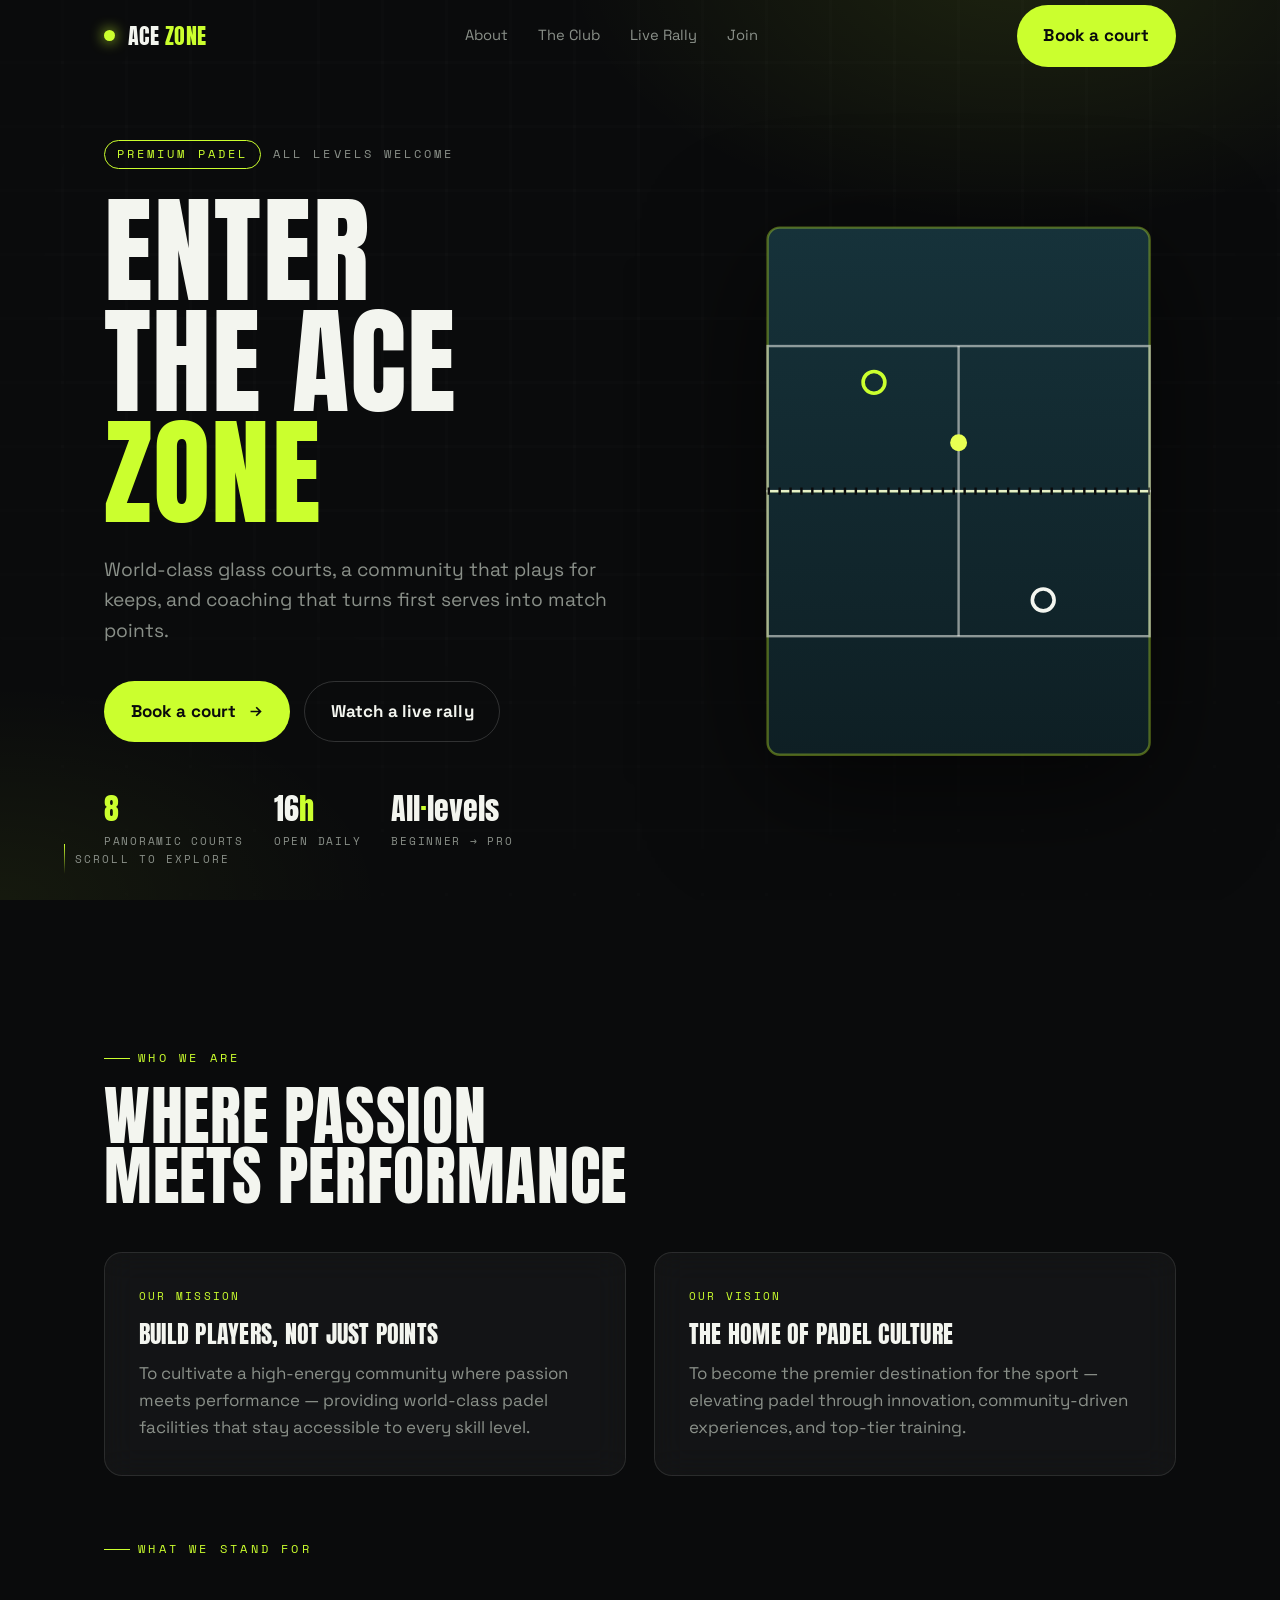
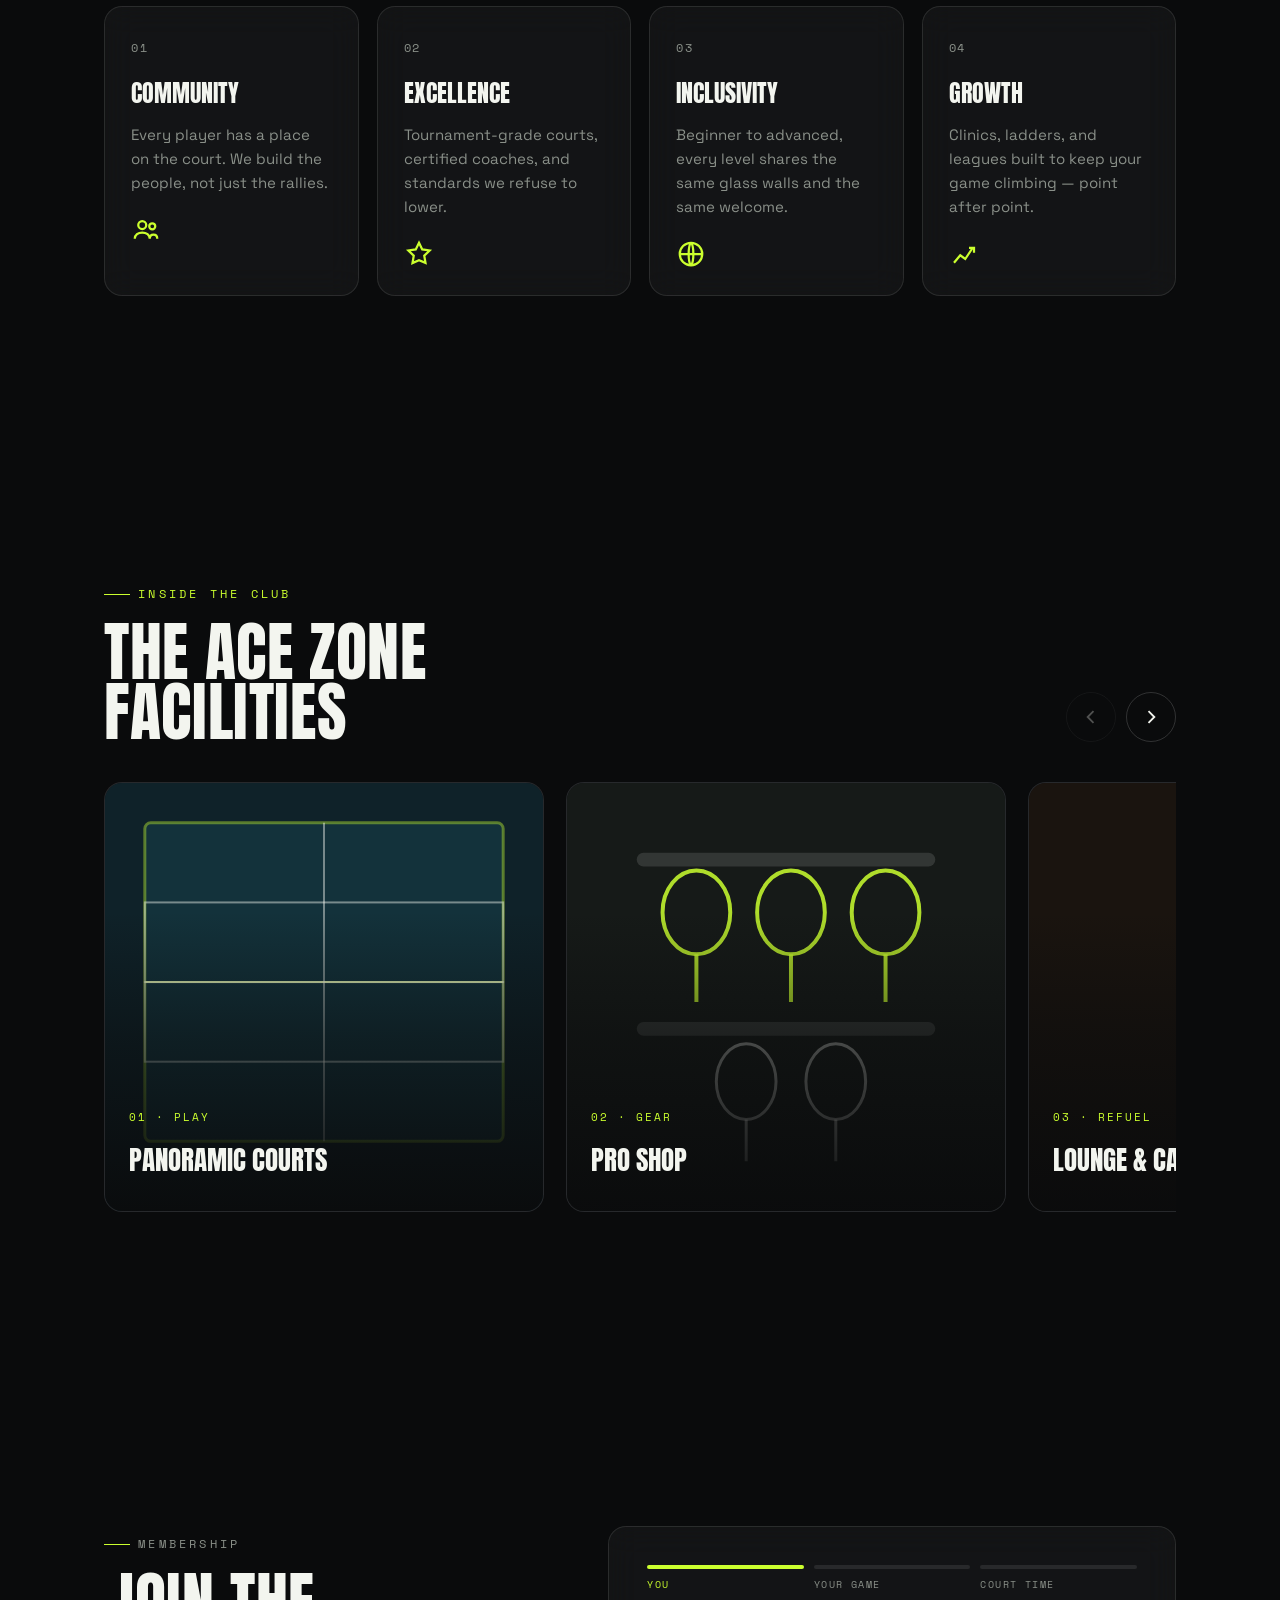
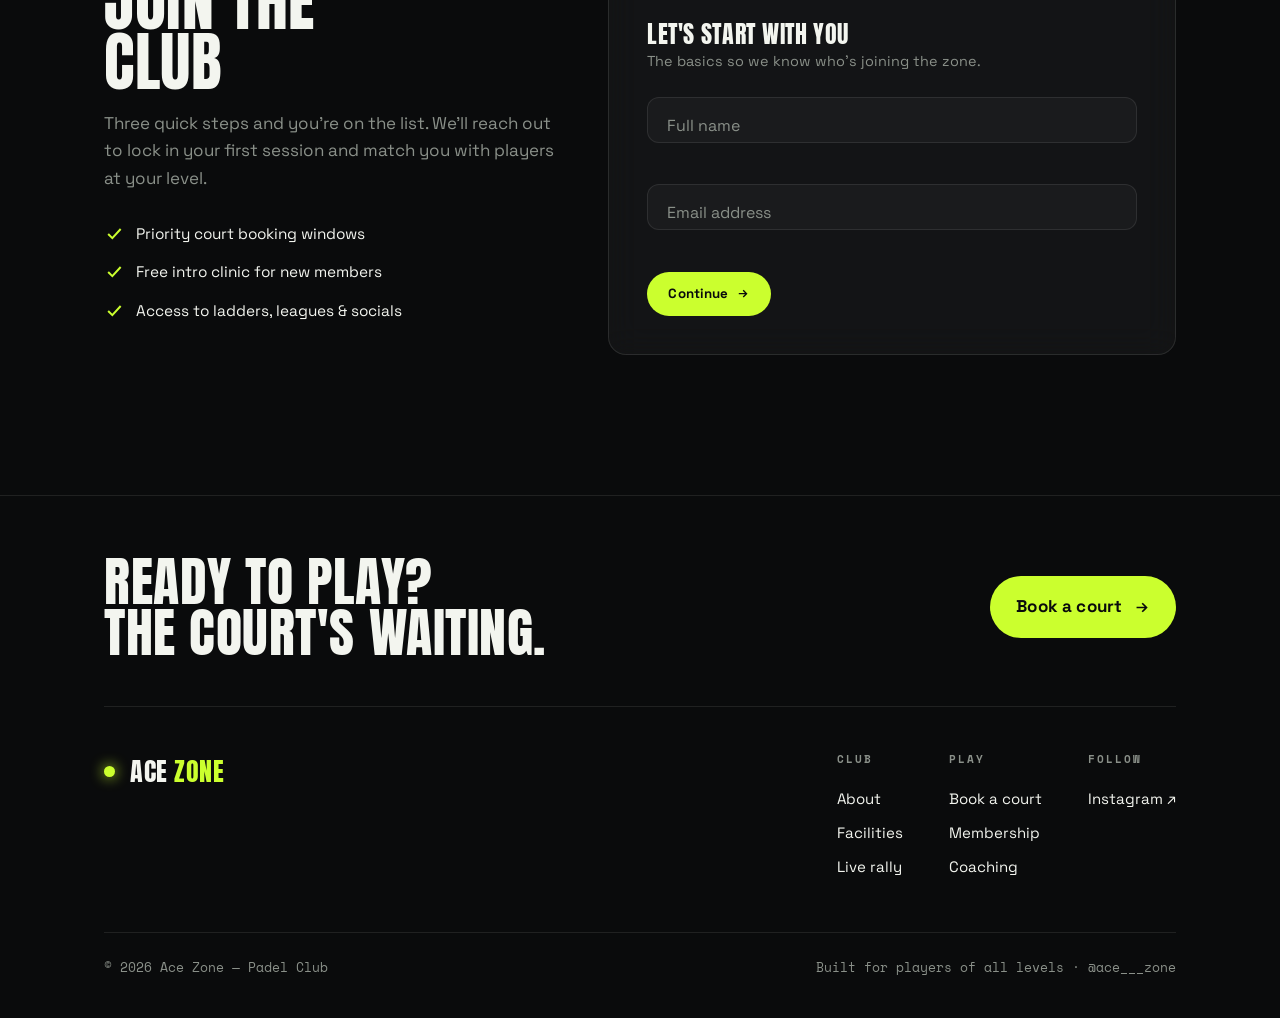
==== commit 4584cf57: "Replace live rally section with standalone multi-file padel game Removes the embedded canvas rally f" ====
--- a/index.html
+++ b/index.html
@@ -241,21 +241,6 @@
 .area:hover p{ opacity:1; max-height:80px; }
 
 /* ============================================================
-   LIVE RALLY — canvas
-   ============================================================ */
-.rally-frame{ margin-top:46px; border-radius:var(--r); overflow:hidden; position:relative; border:1px solid var(--line-2); background:#0C0E10; }
-.rally-frame .topbar{ display:flex; align-items:center; justify-content:space-between; padding:14px 20px; border-bottom:1px solid var(--line); }
-.live{ display:flex; align-items:center; gap:9px; font-family:"Space Mono",monospace; font-size:.72rem; letter-spacing:.18em; text-transform:uppercase; color:var(--white); }
-.live .dotlive{ width:8px; height:8px; border-radius:50%; background:var(--volt); box-shadow:0 0 10px var(--volt); animation:blink 1.4s steps(1,end) infinite; }
-@keyframes blink{ 50%{ opacity:.25; } }
-.rally-meta{ font-family:"Space Mono",monospace; font-size:.72rem; color:var(--mute); letter-spacing:.12em; }
-#rally{ display:block; width:100%; height:auto; background:linear-gradient(180deg,#0E1113,#0A0C0D); }
-.rally-foot{ display:flex; align-items:center; justify-content:space-between; gap:14px; padding:12px 20px; border-top:1px solid var(--line); flex-wrap:wrap; }
-.rally-foot small{ color:var(--mute); font-size:.82rem; }
-.playbtn{ display:inline-flex; align-items:center; gap:.5em; background:transparent; border:1px solid var(--line-2); color:var(--white); padding:.6em 1.1em; border-radius:999px; font-size:.85rem; font-weight:600; transition:.3s; }
-.playbtn:hover{ border-color:var(--volt); color:var(--volt); }
-
-/* ============================================================
    REGISTRATION — multi-step form
    ============================================================ */
 .join-grid{ display:grid; grid-template-columns:.9fr 1.1fr; gap:40px; align-items:start; margin-top:20px; }
@@ -383,7 +368,7 @@
     <nav class="nav-links" aria-label="Primary">
       <a href="#about">About</a>
       <a href="#areas">The Club</a>
-      <a href="#rally">Live Rally</a>
+      <a href="rally.html">Live Rally</a>
       <a href="#join">Join</a>
     </nav>
     <div class="nav-cta">
@@ -399,7 +384,7 @@
 <nav class="drawer" id="drawer" aria-label="Mobile">
   <a href="#about">About</a>
   <a href="#areas">The Club</a>
-  <a href="#rally">Live Rally</a>
+  <a href="rally.html">Live Rally</a>
   <a href="#join">Join</a>
   <a href="#join" class="btn drawer-cta">Book a court</a>
   <span class="ig">Instagram · @ace___zone</span>
@@ -422,7 +407,7 @@
         <a href="#join" class="btn">Book a court
           <svg viewBox="0 0 24 24" fill="none" stroke="currentColor" stroke-width="2.4"><path d="M5 12h14M13 6l6 6-6 6"/></svg>
         </a>
-        <a href="#rally" class="btn btn--ghost">Watch a live rally</a>
+        <a href="rally.html" class="btn btn--ghost">Watch a live rally</a>
       </div>
       <div class="hero-stats">
         <div class="s"><div class="n"><em>8</em></div><div class="l">Panoramic courts</div></div>
@@ -626,30 +611,6 @@
   </div>
 </section>
 
-<!-- ===================== LIVE RALLY (CANVAS) ===================== -->
-<section class="section" id="rally">
-  <div class="wrap">
-    <p class="eyebrow reveal">The atmosphere</p>
-    <h2 class="h-section reveal" data-delay="1">A point in progress</h2>
-    <p class="lede reveal" data-delay="2" style="margin-top:18px">A live-coded rally — physics, glass walls, and two players reading the ball in real time. This is the energy on every Ace Zone court.</p>
-
-    <div class="rally-frame reveal" data-delay="2">
-      <div class="topbar">
-        <span class="live"><span class="dotlive"></span> Live rally</span>
-        <span class="rally-meta" id="rallyMeta">RALLY · 00:00</span>
-      </div>
-      <canvas id="rally" aria-label="Animated padel rally simulation"></canvas>
-      <div class="rally-foot">
-        <small>Endless rally · rendered with HTML5 Canvas physics</small>
-        <button class="playbtn" id="rallyToggle" aria-pressed="true">
-          <svg viewBox="0 0 24 24" width="16" height="16" fill="currentColor" id="rallyIcon"><rect x="6" y="5" width="4" height="14"/><rect x="14" y="5" width="4" height="14"/></svg>
-          <span id="rallyLabel">Pause</span>
-        </button>
-      </div>
-    </div>
-  </div>
-</section>
-
 <!-- ===================== REGISTRATION ===================== -->
 <section class="section" id="join">
   <div class="wrap">
@@ -774,7 +735,7 @@
           <h5>Club</h5>
           <a href="#about">About</a>
           <a href="#areas">Facilities</a>
-          <a href="#rally">Live rally</a>
+          <a href="rally.html">Live rally</a>
         </div>
         <div>
           <h5>Play</h5>
@@ -947,419 +908,6 @@
   });
 })();
 
-/* ============================================================
-   5 · LIVE RALLY — Canvas physics simulation
-   Two stickmen read the ball and rally it across the net.
-   Ball obeys gravity and bounces off floor + glass walls.
-   ============================================================ */
-(() => {
-  const canvas = document.getElementById('rally');
-  const ctx = canvas.getContext('2d');
-  const meta = document.getElementById('rallyMeta');
-  const toggle = document.getElementById('rallyToggle');
-  const icon = document.getElementById('rallyIcon');
-  const label = document.getElementById('rallyLabel');
-
-  let W = 0, H = 0, dpr = 1;
-  let court, ball, P1, P2;
-  let running = !REDUCE;
-  let last = 0, startT = 0, raf = null;
-
-  /* ---- responsive sizing ---- */
-  function resize(){
-    const rect = canvas.getBoundingClientRect();
-    W = rect.width;
-    H = Math.max(300, Math.min(460, W * 0.5));
-    dpr = Math.min(window.devicePixelRatio || 1, 2);
-    canvas.style.height = H + 'px';
-    canvas.width  = Math.round(W * dpr);
-    canvas.height = Math.round(H * dpr);
-    ctx.setTransform(dpr, 0, 0, dpr, 0, 0);
-    buildCourt();
-  }
-
-  function buildCourt(){
-    const wallPad = W * 0.05;
-    court = {
-      left:  wallPad,
-      right: W - wallPad,
-      top:   H * 0.10,
-      floor: H * 0.86,
-      netX:  W / 2,
-      netH:  H * 0.30,             // net height up from floor
-      get netTop(){ return this.floor - this.netH; }
-    };
-    court.unit = H;                 // scale reference
-    if (!ball) serve();
-    // keep players inside new bounds
-    if (P1) P1.x = clamp(P1.x, court.left + 30, court.netX - 26);
-    if (P2) P2.x = clamp(P2.x, court.netX + 26, court.right - 30);
-  }
-
-  const clamp = (v,a,b) => v < a ? a : v > b ? b : v;
-  const rnd = (a,b) => a + Math.random() * (b - a);
-
-  function makePlayer(side){
-    // side -1 = left (hits right), +1 = right (hits left)
-    const home = side < 0 ? court.left + (court.netX - court.left) * 0.5
-                          : court.netX + (court.right - court.netX) * 0.5;
-    return {
-      side, x: home, vx: 0,
-      h: H * 0.34,                 // body height
-      reachX: H * 0.10,            // horizontal racket reach
-      swingT: 0, swingDur: 0.26,
-      cooldown: 0, footPhase: rnd(0,6.28),
-      hitFrom: side < 0 ? -1 : 1
-    };
-  }
-
-  function serve(){
-    const fromLeft = Math.random() < 0.5;
-    ball = {
-      x: fromLeft ? court.left + (court.netX - court.left) * 0.5
-                  : court.netX + (court.right - court.netX) * 0.5,
-      y: court.top + H * 0.06,
-      vx: (fromLeft ? 1 : -1) * rnd(W*0.04, W*0.08),
-      vy: 0,
-      r: Math.max(5, H * 0.018),
-      trail: []
-    };
-  }
-
-  /* ---- predict where the ball will be hittable on a side ---- */
-  function predictContactX(side){
-    const contactY = court.floor - H * 0.20;     // racket sweet spot height
-    let x = ball.x, y = ball.y, vx = ball.vx, vy = ball.vy;
-    const g = H * 2.2, dt = 1/120;
-    for (let i = 0; i < 360; i++){
-      vy += g * dt; x += vx * dt; y += vy * dt;
-      if (x - ball.r < court.left){ x = court.left + ball.r; vx = -vx * 0.78; }
-      if (x + ball.r > court.right){ x = court.right - ball.r; vx = -vx * 0.78; }
-      const onSide = side < 0 ? x < court.netX : x > court.netX;
-      if (vy > 0 && y >= contactY && onSide) return x;
-    }
-    return null;
-  }
-
-  /* ---- AI: move toward ball, swing when in range ---- */
-  function updatePlayer(p, dt){
-    const onSide = p.side < 0 ? ball.x < court.netX : ball.x > court.netX;
-    let target;
-    if (onSide){
-      const pred = predictContactX(p.side);
-      target = pred != null ? pred : ball.x;
-    } else {
-      // recover toward home position, drift gently
-      target = p.side < 0 ? court.left + (court.netX - court.left) * 0.5
-                          : court.netX + (court.right - court.netX) * 0.5;
-    }
-    const lo = p.side < 0 ? court.left + 26 : court.netX + 26;
-    const hi = p.side < 0 ? court.netX - 26 : court.right - 26;
-    target = clamp(target, lo, hi);
-
-    const maxSpeed = onSide ? W * 0.65 : W * 0.32;
-    const diff = target - p.x;
-    const desired = clamp(diff * 6, -maxSpeed, maxSpeed);
-    p.vx += (desired - p.vx) * Math.min(1, dt * 9);
-    p.x = clamp(p.x + p.vx * dt, lo, hi);
-
-    if (p.cooldown > 0) p.cooldown -= dt;
-    if (p.swingT > 0)  p.swingT  -= dt;
-
-    // contact window
-    const handY = court.floor - p.h * 0.62;
-    const inBandY = ball.y > court.floor - p.h * 1.05 && ball.y < court.floor - p.h * 0.12;
-    const closeX = Math.abs(ball.x - p.x) < p.reachX + ball.r;
-    if (onSide && inBandY && closeX && p.cooldown <= 0){
-      hitBall(p);
-    }
-  }
-
-  function hitBall(p){
-    p.swingT = p.swingDur;
-    p.cooldown = 0.45;
-    const dir = p.hitFrom;                         // direction toward opponent
-    // aim landing zone on the opponent half
-    ball.vx = dir * rnd(W*0.05, W*0.085);
-    ball.vy = -rnd(H*0.95, H*1.25);                // upward arc so it clears the net
-    // nudge ball off the racket so it doesn't re-trigger
-    ball.x = p.x + dir * (p.reachX * 0.4);
-    ball.y = court.floor - p.h * 0.6;
-  }
-
-  /* ---- ball physics ---- */
-  function updateBall(dt){
-    const g = H * 2.2;
-    ball.vy += g * dt;
-    ball.x  += ball.vx * dt;
-    ball.y  += ball.vy * dt;
-
-    // floor
-    if (ball.y + ball.r > court.floor){
-      ball.y = court.floor - ball.r;
-      ball.vy = -ball.vy * 0.7;
-      ball.vx *= 0.99;
-    }
-    // ceiling
-    if (ball.y - ball.r < court.top){
-      ball.y = court.top + ball.r;
-      ball.vy = -ball.vy * 0.55;
-    }
-    // glass walls
-    if (ball.x - ball.r < court.left){
-      ball.x = court.left + ball.r; ball.vx = -ball.vx * 0.8;
-    }
-    if (ball.x + ball.r > court.right){
-      ball.x = court.right - ball.r; ball.vx = -ball.vx * 0.8;
-    }
-    // net (thin barrier in the middle, only blocks the lower portion)
-    if (ball.y > court.netTop){
-      const prevX = ball.x - ball.vx * dt;
-      if ((prevX < court.netX && ball.x >= court.netX) || (prevX > court.netX && ball.x <= court.netX)){
-        ball.x = prevX < court.netX ? court.netX - ball.r : court.netX + ball.r;
-        ball.vx = -ball.vx * 0.5;
-        ball.vy -= H * 0.2;        // little pop off the tape
-      }
-    }
-
-    // trail
-    ball.trail.push({ x:ball.x, y:ball.y });
-    if (ball.trail.length > 12) ball.trail.shift();
-
-    // re-serve if the ball loses energy or stalls near the floor
-    const speed = Math.hypot(ball.vx, ball.vy);
-    if (speed < W * 0.02 && ball.y > court.floor - ball.r - 3){ serve(); }
-  }
-
-  /* ---- drawing ---- */
-  function drawCourt(){
-    ctx.clearRect(0,0,W,H);
-
-    // floor
-    ctx.fillStyle = 'rgba(255,255,255,0.02)';
-    ctx.fillRect(court.left, court.top, court.right - court.left, court.floor - court.top);
-    // floor line
-    ctx.strokeStyle = 'rgba(255,255,255,.16)';
-    ctx.lineWidth = 2;
-    ctx.beginPath(); ctx.moveTo(court.left, court.floor); ctx.lineTo(court.right, court.floor); ctx.stroke();
-
-    // glass walls
-    ctx.strokeStyle = 'rgba(203,255,46,.30)';
-    ctx.lineWidth = 3;
-    ctx.beginPath();
-    ctx.moveTo(court.left, court.top);   ctx.lineTo(court.left, court.floor);
-    ctx.moveTo(court.right, court.top);  ctx.lineTo(court.right, court.floor);
-    ctx.stroke();
-    // glass sheen
-    ctx.fillStyle = 'rgba(203,255,46,.05)';
-    ctx.fillRect(court.left, court.top, 10, court.floor - court.top);
-    ctx.fillRect(court.right - 10, court.top, 10, court.floor - court.top);
-
-    // service line on floor
-    ctx.strokeStyle = 'rgba(255,255,255,.10)';
-    ctx.setLineDash([4,8]);
-    ctx.beginPath();
-    ctx.moveTo(court.left + (court.netX-court.left)*0.45, court.floor);
-    ctx.lineTo(court.left + (court.netX-court.left)*0.45, court.floor - 4);
-    ctx.stroke();
-    ctx.setLineDash([]);
-
-    // net
-    const ny = court.netTop;
-    ctx.strokeStyle = 'rgba(243,245,239,.5)';
-    ctx.lineWidth = 2;
-    ctx.beginPath(); ctx.moveTo(court.netX, court.floor); ctx.lineTo(court.netX, ny); ctx.stroke();
-    // net tape
-    ctx.fillStyle = 'rgba(243,245,239,.85)';
-    ctx.fillRect(court.netX - 3, ny - 2, 6, 4);
-    // net mesh
-    ctx.strokeStyle = 'rgba(243,245,239,.18)';
-    ctx.lineWidth = 1;
-    for (let yy = ny; yy < court.floor; yy += 7){
-      ctx.beginPath(); ctx.moveTo(court.netX - 5, yy); ctx.lineTo(court.netX + 5, yy); ctx.stroke();
-    }
-  }
-
-  function drawBall(){
-    // trail
-    for (let i = 0; i < ball.trail.length; i++){
-      const t = ball.trail[i];
-      const a = (i + 1) / ball.trail.length;
-      ctx.beginPath();
-      ctx.arc(t.x, t.y, ball.r * a * 0.9, 0, Math.PI*2);
-      ctx.fillStyle = `rgba(232,255,82,${a * 0.16})`;
-      ctx.fill();
-    }
-    // shadow on floor
-    const sh = clamp(1 - (court.floor - ball.y) / (H*0.6), 0.12, 0.5);
-    ctx.beginPath();
-    ctx.ellipse(ball.x, court.floor - 1.5, ball.r * (1.6*sh+0.6), ball.r*0.45, 0, 0, Math.PI*2);
-    ctx.fillStyle = `rgba(0,0,0,${0.28*sh})`;
-    ctx.fill();
-    // ball
-    ctx.beginPath();
-    ctx.arc(ball.x, ball.y, ball.r, 0, Math.PI*2);
-    ctx.fillStyle = '#E8FF52';
-    ctx.shadowColor = 'rgba(203,255,46,.7)';
-    ctx.shadowBlur = 12;
-    ctx.fill();
-    ctx.shadowBlur = 0;
-    // seam
-    ctx.strokeStyle = 'rgba(10,11,12,.5)';
-    ctx.lineWidth = 1;
-    ctx.beginPath();
-    ctx.arc(ball.x, ball.y, ball.r*0.7, -0.6, 0.9);
-    ctx.stroke();
-  }
-
-  function easeOut(t){ return 1 - Math.pow(1 - t, 3); }
-
-  function drawPlayer(p, color){
-    const feetY    = court.floor;
-    const legLen   = p.h * 0.45;
-    const hipY     = feetY - legLen;
-    const torso    = p.h * 0.36;
-    const shoulderY= hipY - torso;
-    const headR    = p.h * 0.11;
-    const headCy   = shoulderY - headR * 1.25;
-    const x = p.x;
-
-    const moving = Math.min(1, Math.abs(p.vx) / (W*0.2));
-    const gait = Math.sin(p.footPhase) * (p.h*0.14) * (0.35 + moving);
-
-    ctx.lineCap = 'round';
-    ctx.lineJoin = 'round';
-    ctx.strokeStyle = color;
-    ctx.lineWidth = Math.max(2.4, p.h*0.05);
-
-    // shadow
-    ctx.beginPath();
-    ctx.ellipse(x, feetY, p.h*0.16, p.h*0.04, 0, 0, Math.PI*2);
-    ctx.fillStyle = 'rgba(0,0,0,.3)';
-    ctx.fill();
-
-    // legs
-    ctx.beginPath();
-    ctx.moveTo(x, hipY); ctx.lineTo(x - gait, feetY);
-    ctx.moveTo(x, hipY); ctx.lineTo(x + gait, feetY);
-    ctx.stroke();
-
-    // torso
-    ctx.beginPath();
-    ctx.moveTo(x, hipY); ctx.lineTo(x, shoulderY);
-    ctx.stroke();
-
-    // head
-    ctx.beginPath();
-    ctx.arc(x, headCy, headR, 0, Math.PI*2);
-    ctx.stroke();
-
-    // ---- arms ----
-    const armLen = p.h * 0.42;
-    const dir = p.hitFrom;          // racket-arm reaches toward opponent
-    // non-racket arm swings with gait (back)
-    const swingBack = -gait * 0.6;
-    ctx.beginPath();
-    ctx.moveTo(x, shoulderY + torso*0.1);
-    ctx.lineTo(x - dir*armLen*0.5, shoulderY + torso*0.1 + Math.abs(swingBack)*0.3 + p.h*0.16);
-    ctx.stroke();
-
-    // racket arm — animates through the swing
-    let armAngle;
-    if (p.swingT > 0){
-      const prog = easeOut(1 - p.swingT / p.swingDur);  // 0..1
-      // sweep from cocked-back/up to forward-down toward opponent
-      armAngle = (-2.4 + prog * 2.6);                   // radians from vertical-ish
-    } else {
-      armAngle = -0.7 + Math.sin(p.footPhase + 1) * 0.18; // ready bounce
-    }
-    const ax = x;
-    const ay = shoulderY + torso*0.08;
-    const hx = ax + Math.sin(armAngle) * armLen * dir;
-    const hy = ay - Math.cos(armAngle) * armLen * 0.55 + armLen*0.35;
-    ctx.beginPath();
-    ctx.moveTo(ax, ay); ctx.lineTo(hx, hy);
-    ctx.stroke();
-
-    // racket head (volt) at the hand
-    const rAng = Math.atan2(hy - ay, hx - ax);
-    ctx.save();
-    ctx.translate(hx, hy);
-    ctx.rotate(rAng);
-    ctx.beginPath();
-    ctx.ellipse(p.h*0.07, 0, p.h*0.085, p.h*0.06, 0, 0, Math.PI*2);
-    ctx.strokeStyle = '#CBFF2E';
-    ctx.lineWidth = Math.max(2, p.h*0.035);
-    if (p.swingT > 0){ ctx.shadowColor = 'rgba(203,255,46,.8)'; ctx.shadowBlur = 10; }
-    ctx.stroke();
-    ctx.shadowBlur = 0;
-    ctx.restore();
-  }
-
-  /* ---- main loop ---- */
-  function frame(now){
-    if (!running){ raf = null; return; }
-    if (!last) last = now;
-    let dt = (now - last) / 1000;
-    last = now;
-    dt = Math.min(dt, 1/30);   // clamp for stability
-
-    // advance footstep phase by speed
-    P1.footPhase += (0.4 + Math.abs(P1.vx)/(W*0.18)) * dt * 9;
-    P2.footPhase += (0.4 + Math.abs(P2.vx)/(W*0.18)) * dt * 9;
-
-    updateBall(dt);
-    updatePlayer(P1, dt);
-    updatePlayer(P2, dt);
-
-    drawCourt();
-    drawPlayer(P1, 'rgba(203,255,46,.95)');   // home player = volt
-    drawPlayer(P2, 'rgba(243,245,239,.95)');  // away player = white
-    drawBall();
-
-    // rally timer
-    if (!startT) startT = now;
-    const secs = Math.floor((now - startT)/1000);
-    meta.textContent = `RALLY · ${String(Math.floor(secs/60)).padStart(2,'0')}:${String(secs%60).padStart(2,'0')}`;
-
-    raf = requestAnimationFrame(frame);
-  }
-
-  function start(){ if (raf) return; running = true; last = 0; raf = requestAnimationFrame(frame); }
-  function stop(){ running = false; if (raf){ cancelAnimationFrame(raf); raf = null; } }
-
-  function setBtn(){
-    const playing = running;
-    label.textContent = playing ? 'Pause' : 'Play';
-    toggle.setAttribute('aria-pressed', playing);
-    icon.innerHTML = playing
-      ? '<rect x="6" y="5" width="4" height="14"></rect><rect x="14" y="5" width="4" height="14"></rect>'
-      : '<path d="M7 4l13 8-13 8z"></path>';
-  }
-  toggle.addEventListener('click', () => { running ? stop() : start(); setBtn(); });
-
-  // init
-  resize();
-  P1 = makePlayer(-1);
-  P2 = makePlayer(1);
-  let rt;
-  window.addEventListener('resize', () => { clearTimeout(rt); rt = setTimeout(resize, 150); });
-
-  // pause when off-screen to save battery
-  if ('IntersectionObserver' in window){
-    new IntersectionObserver((ents) => {
-      ents.forEach(e => {
-        if (!e.isIntersecting && raf){ stop(); setBtn(); }
-        else if (e.isIntersecting && !REDUCE && !raf){ start(); setBtn(); }
-      });
-    }, { threshold:.15 }).observe(canvas);
-  }
-
-  if (running) start();
-  // render one static frame even when reduced-motion keeps it paused
-  if (!running){ drawCourt(); drawPlayer(P1,'rgba(203,255,46,.95)'); drawPlayer(P2,'rgba(243,245,239,.95)'); drawBall(); }
-  setBtn();
-})();
 </script>
 </body>
 </html>
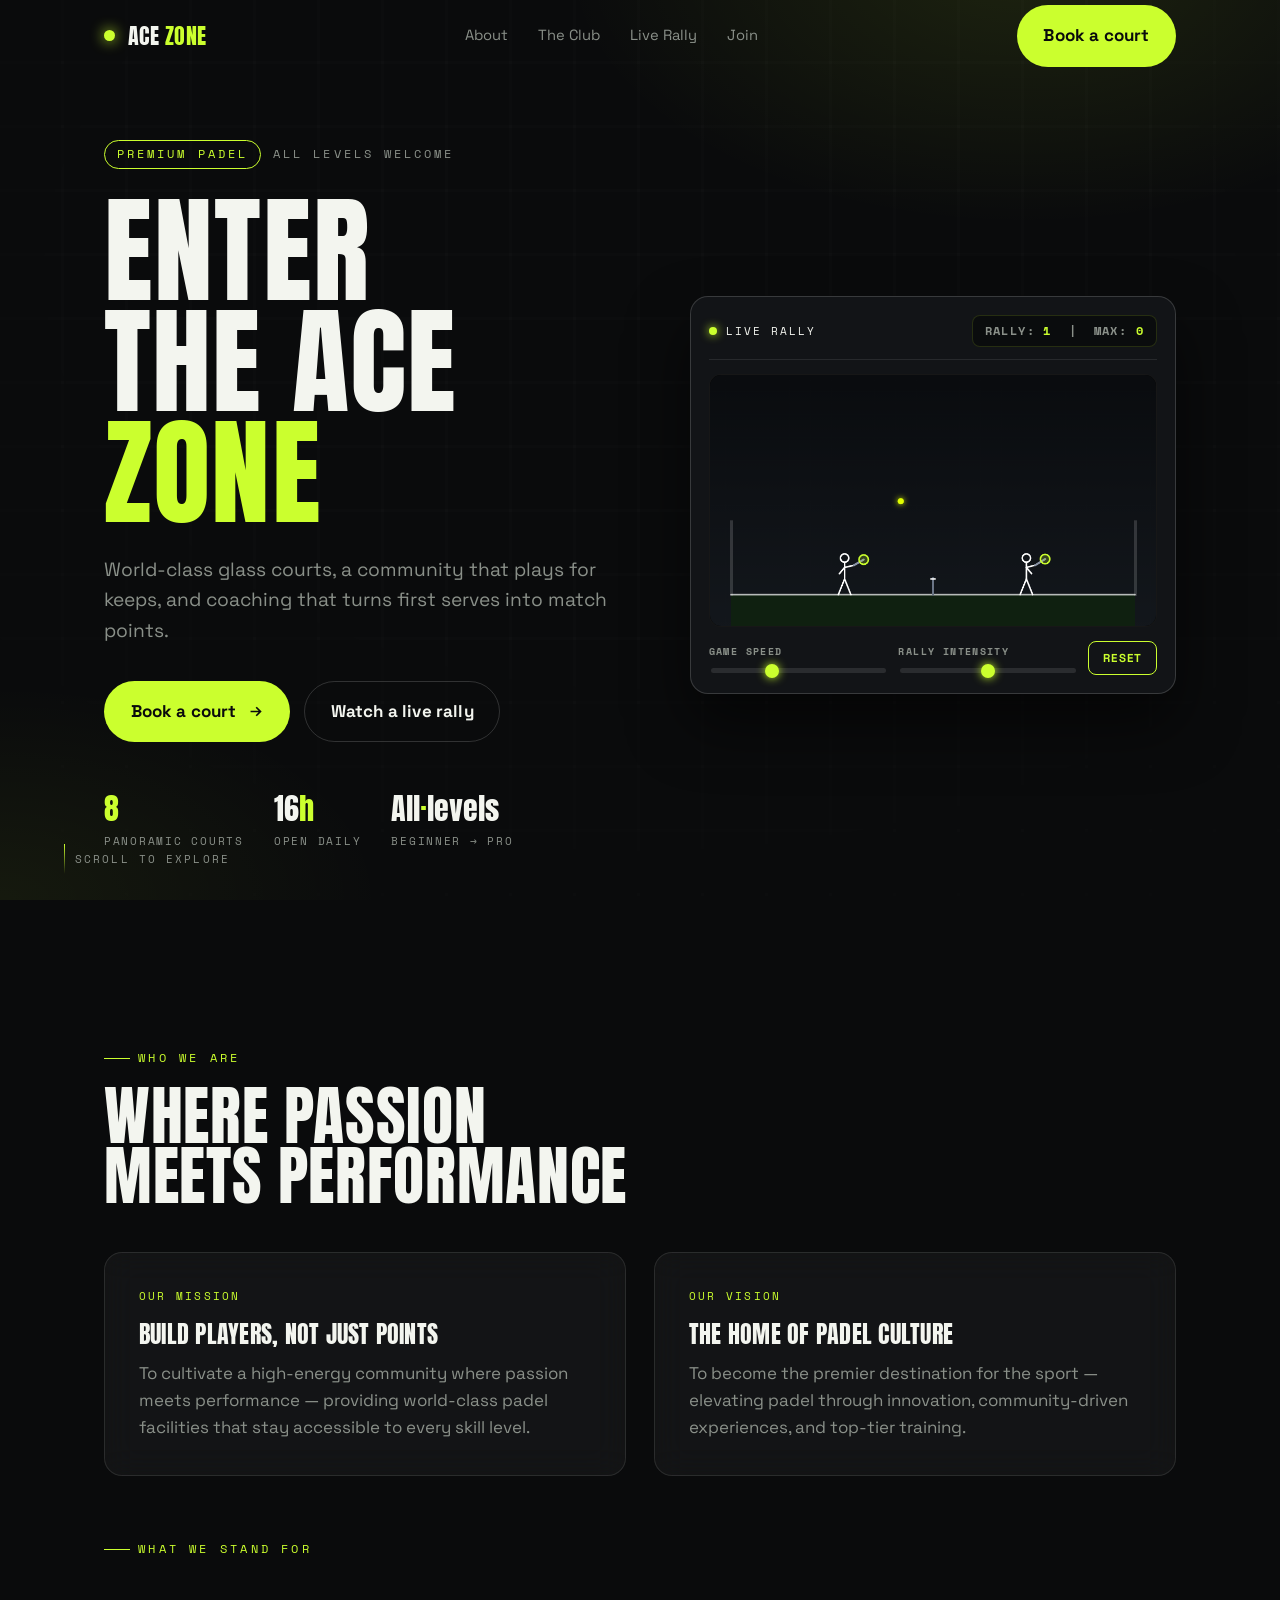
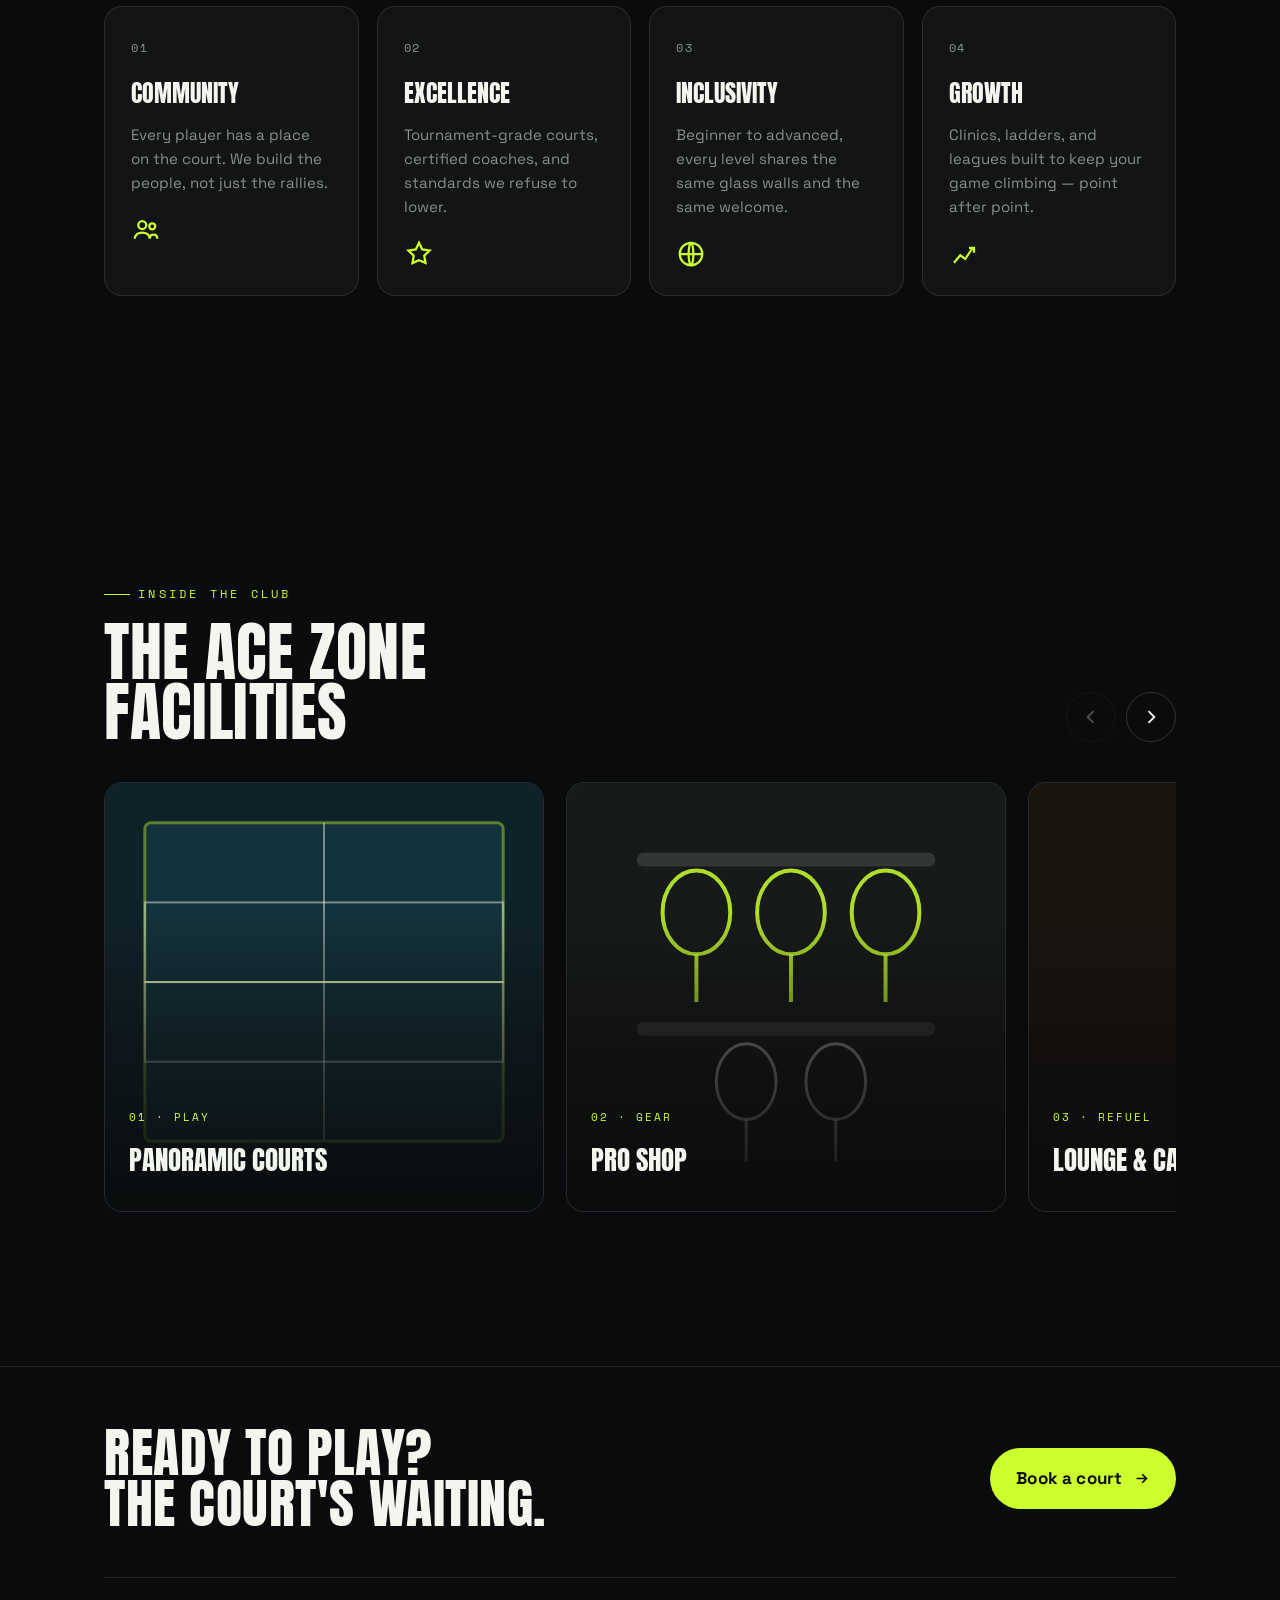
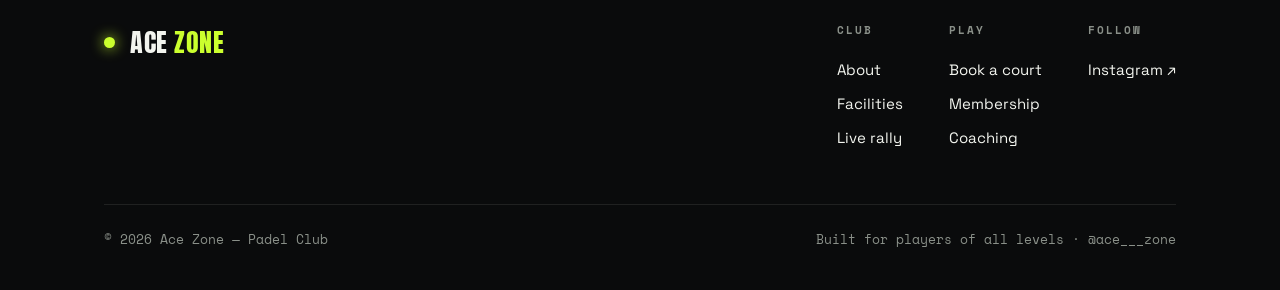
==== commit 7cad42e4: "Embed live rally game in hero, move registration to its own page Removes the standalone rally.html p" ====
--- a/index.html
+++ b/index.html
@@ -11,351 +11,7 @@
 <link rel="preconnect" href="https://fonts.gstatic.com" crossorigin>
 <link href="https://fonts.googleapis.com/css2?family=Anton&family=Space+Grotesk:wght@400;500;600;700&family=Space+Mono:wght@400;700&display=swap" rel="stylesheet">
 
-<style>
-/* ============================================================
-   ACE ZONE — design tokens
-   Palette: matte black + charcoal, crisp white, neon "volt" lime
-   used STRICTLY for accents / buttons / glow.
-   ============================================================ */
-:root{
-  --ink:        #0A0B0C;   /* page background (matte black) */
-  --char:       #121417;   /* panels */
-  --char-2:     #181B20;   /* elevated panels */
-  --line:       rgba(255,255,255,.09);
-  --line-2:     rgba(255,255,255,.16);
-  --white:      #F3F5EF;
-  --mute:       #8A9089;   /* secondary text */
-  --mute-2:     #5C625E;
-  --volt:       #CBFF2E;   /* neon accent */
-  --volt-deep:  #9ED400;
-  --volt-soft:  rgba(203,255,46,.14);
-  --ball:       #E8FF52;
-
-  --glass:      rgba(255,255,255,.04);
-  --glass-brd:  rgba(255,255,255,.10);
-
-  --maxw: 1200px;
-  --pad: clamp(20px, 5vw, 64px);
-  --r: 18px;
-
-  --ease: cubic-bezier(.22,.61,.36,1);
-}
-
-*{ box-sizing:border-box; }
-html{ scroll-behavior:smooth; -webkit-text-size-adjust:100%; }
-html.no-motion{ scroll-behavior:auto; }
-
-body{
-  margin:0;
-  background:var(--ink);
-  color:var(--white);
-  font-family:"Space Grotesk", system-ui, -apple-system, Segoe UI, Roboto, sans-serif;
-  font-size:clamp(15px,1vw + 12px,17px);
-  line-height:1.6;
-  -webkit-font-smoothing:antialiased;
-  overflow-x:hidden;
-}
-body.lock{ overflow:hidden; }
-
-img{ max-width:100%; display:block; }
-a{ color:inherit; text-decoration:none; }
-button{ font-family:inherit; cursor:pointer; }
-:focus-visible{ outline:2px solid var(--volt); outline-offset:3px; border-radius:4px; }
-
-/* ambient court-glow backdrop */
-body::before{
-  content:""; position:fixed; inset:0; z-index:-2; pointer-events:none;
-  background:
-    radial-gradient(60vw 50vh at 80% -5%, rgba(203,255,46,.10), transparent 60%),
-    radial-gradient(50vw 40vh at 0% 100%, rgba(203,255,46,.06), transparent 60%),
-    var(--ink);
-}
-/* faint court grid */
-body::after{
-  content:""; position:fixed; inset:0; z-index:-1; pointer-events:none; opacity:.5;
-  background:
-    linear-gradient(transparent 95%, rgba(255,255,255,.025) 95%) 0 0/100% 64px,
-    linear-gradient(90deg, transparent 95%, rgba(255,255,255,.025) 95%) 0 0/64px 100%;
-  mask-image:radial-gradient(120vw 120vh at 50% 30%, #000 35%, transparent 80%);
-}
-
-/* ----------  shared layout  ---------- */
-.wrap{ width:100%; max-width:var(--maxw); margin-inline:auto; padding-inline:var(--pad); }
-.section{ padding-block:clamp(72px,11vw,140px); position:relative; }
-
-.eyebrow{
-  font-family:"Space Mono", monospace;
-  font-size:.72rem; letter-spacing:.28em; text-transform:uppercase;
-  color:var(--volt); display:inline-flex; align-items:center; gap:.7em; margin:0 0 18px;
-}
-.eyebrow::before{ content:""; width:26px; height:1px; background:var(--volt); display:inline-block; }
-
-h1,h2,h3{ font-family:"Anton", Impact, sans-serif; font-weight:400; text-transform:uppercase; line-height:.94; letter-spacing:.01em; margin:0; }
-.h-display{ font-size:clamp(2.6rem,9vw,6.3rem); }
-.h-section{ font-size:clamp(2.1rem,5.5vw,4rem); }
-.lede{ color:var(--mute); font-size:clamp(1rem,1.4vw,1.18rem); max-width:54ch; }
-.volt{ color:var(--volt); }
-
-/* ----------  buttons  ---------- */
-.btn{
-  --bg:var(--volt); --fg:#0A0B0C;
-  display:inline-flex; align-items:center; gap:.6em;
-  background:var(--bg); color:var(--fg);
-  font-weight:700; letter-spacing:.01em;
-  padding:.95em 1.5em; border:1px solid transparent; border-radius:999px;
-  position:relative; transition:transform .25s var(--ease), box-shadow .3s var(--ease), background .3s;
-}
-.btn svg{ width:1em; height:1em; }
-.btn:hover{ transform:translateY(-2px); box-shadow:0 10px 34px rgba(203,255,46,.34); }
-.btn:active{ transform:translateY(0); }
-.btn--ghost{
-  background:transparent; color:var(--white); border-color:var(--line-2);
-}
-.btn--ghost:hover{ border-color:var(--volt); color:var(--volt); box-shadow:0 0 0 1px var(--volt), 0 10px 30px rgba(0,0,0,.4); }
-
-/* glass utility (frosted) ---------------------------------- */
-.glass{
-  background:var(--glass);
-  border:1px solid var(--glass-brd);
-  -webkit-backdrop-filter:blur(16px) saturate(150%);
-  backdrop-filter:blur(16px) saturate(150%);
-}
-@media (prefers-reduced-transparency: reduce){
-  .glass{ background:#15181C; backdrop-filter:none; -webkit-backdrop-filter:none; }
-}
-
-/* ============================================================
-   NAV
-   ============================================================ */
-.nav{ position:fixed; inset:0 0 auto 0; z-index:60; transition:background .4s, border-color .4s; border-bottom:1px solid transparent; }
-.nav.scrolled{ background:rgba(10,11,12,.72); -webkit-backdrop-filter:blur(14px); backdrop-filter:blur(14px); border-bottom:1px solid var(--line); }
-.nav-inner{ display:flex; align-items:center; justify-content:space-between; height:72px; }
-.brand{ display:flex; align-items:center; gap:.6em; font-family:"Anton",sans-serif; font-size:1.35rem; letter-spacing:.02em; text-transform:uppercase; }
-.brand .dot{ width:11px; height:11px; border-radius:50%; background:var(--volt); box-shadow:0 0 14px var(--volt); }
-.brand b{ font-weight:400; }
-.brand .z{ color:var(--volt); }
-
-.nav-links{ display:flex; align-items:center; gap:30px; }
-.nav-links a{ font-size:.92rem; color:var(--mute); position:relative; padding:6px 0; transition:color .25s; }
-.nav-links a::after{ content:""; position:absolute; left:0; bottom:0; height:1.5px; width:0; background:var(--volt); transition:width .3s var(--ease); }
-.nav-links a:hover{ color:var(--white); } .nav-links a:hover::after{ width:100%; }
-.nav-cta{ display:flex; align-items:center; gap:16px; }
-
-.burger{ display:none; flex-direction:column; gap:5px; width:42px; height:42px; align-items:center; justify-content:center; background:transparent; border:1px solid var(--line-2); border-radius:12px; }
-.burger span{ width:18px; height:2px; background:var(--white); border-radius:2px; transition:transform .3s var(--ease), opacity .2s; }
-.burger.open span:nth-child(1){ transform:translateY(7px) rotate(45deg); }
-.burger.open span:nth-child(2){ opacity:0; }
-.burger.open span:nth-child(3){ transform:translateY(-7px) rotate(-45deg); }
-
-/* mobile drawer */
-.drawer{
-  position:fixed; inset:0; z-index:55;
-  background:rgba(8,9,10,.86); -webkit-backdrop-filter:blur(22px); backdrop-filter:blur(22px);
-  display:flex; flex-direction:column; justify-content:center; gap:8px; padding:var(--pad);
-  transform:translateY(-100%); transition:transform .5s var(--ease); visibility:hidden;
-}
-.drawer.open{ transform:translateY(0); visibility:visible; }
-.drawer a{ font-family:"Anton",sans-serif; text-transform:uppercase; font-size:clamp(2rem,9vw,3.2rem); color:var(--white); padding:8px 0; border-bottom:1px solid var(--line); transition:color .25s, padding-left .3s var(--ease); }
-.drawer a:hover{ color:var(--volt); padding-left:14px; }
-.drawer .drawer-cta{ margin-top:28px; }
-.drawer .ig{ margin-top:18px; color:var(--mute); font-family:"Space Mono",monospace; font-size:.9rem; }
-
-/* ============================================================
-   HERO
-   ============================================================ */
-.hero{ position:relative; min-height:100svh; display:flex; align-items:center; padding-top:90px; overflow:hidden; }
-.hero-grid{ display:grid; grid-template-columns:1.15fr .85fr; gap:48px; align-items:center; width:100%; }
-.hero-tag{ font-family:"Space Mono",monospace; font-size:.74rem; letter-spacing:.26em; text-transform:uppercase; color:var(--mute); display:flex; align-items:center; gap:12px; margin-bottom:26px; }
-.hero-tag .pill{ color:var(--volt); border:1px solid var(--volt); border-radius:999px; padding:4px 12px; }
-
-.hero h1{ font-size:clamp(3.2rem,11vw,7.4rem); }
-.hero h1 .row{ display:block; overflow:hidden; }
-.hero h1 .row span{ display:block; transform:translateY(110%); animation:rise .9s var(--ease) forwards; }
-.hero h1 .row:nth-child(1) span{ animation-delay:.1s; }
-.hero h1 .row:nth-child(2) span{ animation-delay:.22s; }
-.hero h1 .row:nth-child(3) span{ animation-delay:.34s; }
-@keyframes rise{ to{ transform:translateY(0); } }
-
-.hero-sub{ margin:26px 0 34px; max-width:46ch; color:var(--mute); font-size:clamp(1rem,1.5vw,1.2rem); opacity:0; animation:fade .8s var(--ease) .6s forwards; }
-.hero-actions{ display:flex; flex-wrap:wrap; gap:14px; opacity:0; animation:fade .8s var(--ease) .75s forwards; }
-.hero-stats{ display:flex; gap:30px; margin-top:42px; opacity:0; animation:fade .8s var(--ease) .9s forwards; flex-wrap:wrap; }
-.hero-stats .s{ }
-.hero-stats .n{ font-family:"Anton",sans-serif; font-size:1.9rem; color:var(--white); }
-.hero-stats .n em{ color:var(--volt); font-style:normal; }
-.hero-stats .l{ font-family:"Space Mono",monospace; font-size:.68rem; letter-spacing:.16em; text-transform:uppercase; color:var(--mute); }
-@keyframes fade{ to{ opacity:1; } }
-
-/* hero court visual (top-down padel court, SVG) */
-.hero-court{ position:relative; opacity:0; animation:fade 1s var(--ease) .5s forwards; }
-.hero-court svg{ width:100%; height:auto; filter:drop-shadow(0 30px 60px rgba(0,0,0,.6)); }
-.hero-court .ball-float{ animation:floatBall 3.4s ease-in-out infinite; transform-origin:center; }
-@keyframes floatBall{ 0%,100%{ transform:translateY(0); } 50%{ transform:translateY(-10px); } }
-.scrollcue{ position:absolute; left:var(--pad); bottom:26px; font-family:"Space Mono",monospace; font-size:.66rem; letter-spacing:.2em; text-transform:uppercase; color:var(--mute); display:flex; align-items:center; gap:10px; }
-.scrollcue .bar{ width:1px; height:30px; background:linear-gradient(var(--volt),transparent); display:block; }
-
-/* ============================================================
-   ABOUT — mission / vision / values
-   ============================================================ */
-.split{ display:grid; grid-template-columns:1fr 1fr; gap:28px; margin-top:46px; }
-.statement{ padding:34px; border-radius:var(--r); position:relative; overflow:hidden; }
-.statement h3{ font-size:1.5rem; margin-bottom:14px; }
-.statement .k{ font-family:"Space Mono",monospace; font-size:.7rem; letter-spacing:.2em; color:var(--volt); text-transform:uppercase; display:block; margin-bottom:18px; }
-.statement p{ margin:0; color:var(--mute); font-size:1.06rem; }
-.statement::after{ content:""; position:absolute; left:0; top:0; bottom:0; width:3px; background:var(--volt); opacity:.0; transition:opacity .4s; }
-.statement:hover::after{ opacity:1; }
-
-.values{ display:grid; grid-template-columns:repeat(4,1fr); gap:18px; margin-top:30px; }
-.value{ padding:26px; border-radius:var(--r); position:relative; overflow:hidden; transition:transform .4s var(--ease), border-color .4s; }
-.value:hover{ transform:translateY(-6px); border-color:var(--line-2); }
-.value .num{ font-family:"Space Mono",monospace; font-size:.72rem; color:var(--mute); letter-spacing:.14em; }
-.value h4{ font-family:"Anton",sans-serif; font-weight:400; text-transform:uppercase; font-size:1.5rem; margin:14px 0 10px; }
-.value p{ margin:0; color:var(--mute); font-size:.94rem; }
-.value .glyph{ width:30px; height:30px; color:var(--volt); margin-top:20px; }
-.value .glyph svg{ width:100%; height:100%; }
-
-/* ============================================================
-   CLUB AREAS — slider with hover-zoom cards
-   ============================================================ */
-.areas-head{ display:flex; align-items:flex-end; justify-content:space-between; gap:24px; flex-wrap:wrap; }
-.slider-controls{ display:flex; gap:10px; }
-.sbtn{ width:50px; height:50px; border-radius:50%; background:transparent; border:1px solid var(--line-2); color:var(--white); display:grid; place-items:center; transition:.3s; }
-.sbtn:hover{ border-color:var(--volt); color:var(--volt); }
-.sbtn:disabled{ opacity:.3; cursor:not-allowed; }
-.sbtn svg{ width:20px; height:20px; }
-
-.rail{ display:flex; gap:22px; margin-top:40px; overflow-x:auto; scroll-snap-type:x mandatory; padding-bottom:14px; scrollbar-width:none; }
-.rail::-webkit-scrollbar{ display:none; }
-.area{
-  scroll-snap-align:start; flex:0 0 clamp(280px,42vw,440px);
-  border-radius:var(--r); overflow:hidden; position:relative; min-height:430px;
-  border:1px solid var(--line); background:var(--char);
-}
-.area .media{ position:absolute; inset:0; overflow:hidden; }
-.area .media .art{ position:absolute; inset:0; transition:transform .7s var(--ease); }
-.area:hover .media .art{ transform:scale(1.08); }
-.area .scrim{ position:absolute; inset:0; background:linear-gradient(180deg, rgba(10,11,12,0) 30%, rgba(10,11,12,.5) 60%, rgba(10,11,12,.96) 100%); }
-.area .label{ position:absolute; left:24px; right:24px; bottom:24px; z-index:2; }
-.area .tagn{ font-family:"Space Mono",monospace; font-size:.68rem; letter-spacing:.18em; text-transform:uppercase; color:var(--volt); }
-.area h4{ font-family:"Anton",sans-serif; font-weight:400; text-transform:uppercase; font-size:1.7rem; margin:8px 0 6px; }
-.area p{ margin:0; color:var(--mute); font-size:.92rem; max-width:34ch; opacity:0; max-height:0; transition:opacity .4s, max-height .5s var(--ease); }
-.area:hover p{ opacity:1; max-height:80px; }
-
-/* ============================================================
-   REGISTRATION — multi-step form
-   ============================================================ */
-.join-grid{ display:grid; grid-template-columns:.9fr 1.1fr; gap:40px; align-items:start; margin-top:20px; }
-.join-copy p{ color:var(--mute); }
-.join-copy .perks{ list-style:none; padding:0; margin:30px 0 0; display:grid; gap:14px; }
-.join-copy .perks li{ display:flex; gap:12px; align-items:flex-start; color:var(--white); font-size:.96rem; }
-.join-copy .perks svg{ width:20px; height:20px; color:var(--volt); flex:0 0 auto; margin-top:2px; }
-
-.form-card{ padding:clamp(22px,3vw,38px); border-radius:var(--r); }
-.steps-bar{ display:flex; align-items:center; gap:10px; margin-bottom:30px; }
-.steps-bar .step{ flex:1; }
-.steps-bar .track{ height:4px; border-radius:4px; background:var(--line); overflow:hidden; }
-.steps-bar .track i{ display:block; height:100%; width:0; background:var(--volt); transition:width .5s var(--ease); }
-.steps-bar .step.active .track i,.steps-bar .step.done .track i{ width:100%; }
-.steps-bar .slabel{ font-family:"Space Mono",monospace; font-size:.62rem; letter-spacing:.14em; text-transform:uppercase; color:var(--mute); margin-top:8px; }
-.steps-bar .step.active .slabel{ color:var(--volt); }
-
-.step-panel{ display:none; animation:none; }
-.step-panel.show{ display:block; animation:slideIn .5s var(--ease); }
-@keyframes slideIn{ from{ opacity:0; transform:translateX(22px); } to{ opacity:1; transform:translateX(0); } }
-.step-panel h3{ font-family:"Anton",sans-serif; font-weight:400; text-transform:uppercase; font-size:1.5rem; margin:0 0 4px; }
-.step-panel .hint{ color:var(--mute); font-size:.9rem; margin:0 0 24px; }
-
-.field{ position:relative; margin-bottom:22px; }
-.field label{ position:absolute; left:16px; top:16px; color:var(--mute); font-size:1rem; pointer-events:none; transition:.25s var(--ease); transform-origin:left; background:transparent; padding:0 4px; }
-.field input{
-  width:100%; background:rgba(255,255,255,.03); border:1px solid var(--line);
-  border-radius:12px; color:var(--white); font-size:1rem; padding:18px 16px 8px; transition:.3s;
-}
-.field input:focus{ border-color:var(--volt); background:rgba(203,255,46,.04); box-shadow:0 0 0 3px var(--volt-soft); }
-.field input:focus + label,
-.field input:not(:placeholder-shown) + label{ top:5px; font-size:.66rem; letter-spacing:.06em; color:var(--volt); transform:scale(1); }
-.field input::placeholder{ color:transparent; }
-.field.invalid input{ border-color:#ff5757; box-shadow:0 0 0 3px rgba(255,87,87,.16); }
-.field .err{ color:#ff7a7a; font-size:.78rem; margin-top:7px; min-height:1em; opacity:0; transform:translateY(-4px); transition:.25s; }
-.field.invalid .err{ opacity:1; transform:translateY(0); }
-
-.field-group{ margin-bottom:22px; }
-.field-group .gl{ font-family:"Space Mono",monospace; font-size:.66rem; letter-spacing:.14em; text-transform:uppercase; color:var(--mute); display:block; margin-bottom:12px; }
-.chips{ display:flex; flex-wrap:wrap; gap:10px; }
-.chip{ position:relative; }
-.chip input{ position:absolute; opacity:0; inset:0; cursor:pointer; }
-.chip span{ display:inline-block; padding:10px 16px; border-radius:999px; border:1px solid var(--line-2); color:var(--mute); font-size:.9rem; transition:.25s; user-select:none; }
-.chip:hover span{ color:var(--white); border-color:var(--white); }
-.chip input:checked + span{ background:var(--volt); color:#0A0B0C; border-color:var(--volt); font-weight:600; box-shadow:0 6px 20px rgba(203,255,46,.25); }
-.chip input:focus-visible + span{ outline:2px solid var(--white); outline-offset:2px; }
-.group-err{ color:#ff7a7a; font-size:.78rem; margin-top:10px; min-height:1em; opacity:0; transition:.25s; }
-.field-group.invalid .group-err{ opacity:1; }
-
-.form-nav{ display:flex; align-items:center; justify-content:space-between; gap:14px; margin-top:8px; }
-.linkbtn{ background:transparent; border:none; color:var(--mute); font-weight:600; font-size:.92rem; padding:10px 4px; transition:color .25s; }
-.linkbtn:hover{ color:var(--white); }
-.linkbtn[hidden]{ display:none; }
-
-/* success state */
-.success{ display:none; text-align:center; padding:18px 6px; }
-.success.show{ display:block; animation:slideIn .6s var(--ease); }
-.success .check{ width:78px; height:78px; margin:0 auto 22px; border-radius:50%; background:var(--volt-soft); border:1px solid var(--volt); display:grid; place-items:center; }
-.success .check svg{ width:38px; height:38px; color:var(--volt); }
-.success h3{ font-family:"Anton",sans-serif; font-weight:400; text-transform:uppercase; font-size:1.9rem; margin:0 0 12px; }
-.success p{ color:var(--mute); max-width:38ch; margin:0 auto 24px; }
-.success .recap{ font-family:"Space Mono",monospace; font-size:.78rem; color:var(--white); background:rgba(255,255,255,.04); border:1px solid var(--line); border-radius:12px; padding:14px 16px; text-align:left; }
-.success .recap b{ color:var(--volt); }
-
-/* ============================================================
-   FOOTER
-   ============================================================ */
-.foot{ border-top:1px solid var(--line); padding-block:60px 40px; position:relative; }
-.foot-cta{ display:flex; align-items:center; justify-content:space-between; gap:26px; flex-wrap:wrap; padding-bottom:48px; border-bottom:1px solid var(--line); }
-.foot-cta h2{ font-size:clamp(1.8rem,5vw,3.4rem); }
-.foot-cols{ display:flex; align-items:flex-start; justify-content:space-between; gap:30px; margin-top:44px; flex-wrap:wrap; }
-.foot .brand{ font-size:1.6rem; }
-.foot-links{ display:flex; gap:46px; flex-wrap:wrap; }
-.foot-links div h5{ font-family:"Space Mono",monospace; font-weight:700; font-size:.66rem; letter-spacing:.18em; text-transform:uppercase; color:var(--mute); margin:0 0 14px; }
-.foot-links a{ display:block; color:var(--white); font-size:.94rem; padding:5px 0; transition:color .25s; }
-.foot-links a:hover{ color:var(--volt); }
-.foot-base{ display:flex; align-items:center; justify-content:space-between; gap:16px; margin-top:48px; padding-top:24px; border-top:1px solid var(--line); color:var(--mute); font-size:.82rem; font-family:"Space Mono",monospace; flex-wrap:wrap; }
-.foot-base a{ color:var(--mute); } .foot-base a:hover{ color:var(--volt); }
-
-/* ----------  scroll reveal  ---------- */
-.reveal{ opacity:0; transform:translateY(34px); transition:opacity .8s var(--ease), transform .8s var(--ease); }
-.reveal.in{ opacity:1; transform:none; }
-.reveal[data-delay="1"]{ transition-delay:.08s; }
-.reveal[data-delay="2"]{ transition-delay:.16s; }
-.reveal[data-delay="3"]{ transition-delay:.24s; }
-.reveal[data-delay="4"]{ transition-delay:.32s; }
-
-/* reduced motion: kill the moving parts, keep everything visible */
-html.no-motion .reveal{ opacity:1 !important; transform:none !important; transition:none; }
-html.no-motion .hero h1 .row span,
-html.no-motion .hero-sub,html.no-motion .hero-actions,
-html.no-motion .hero-stats,html.no-motion .hero-court{ animation:none !important; opacity:1 !important; transform:none !important; }
-html.no-motion .ball-float{ animation:none !important; }
-@media (prefers-reduced-motion: reduce){
-  *{ animation-duration:.001ms !important; animation-iteration-count:1 !important; }
-}
-
-/* ============================================================
-   RESPONSIVE
-   ============================================================ */
-@media (max-width: 980px){
-  .hero-grid{ grid-template-columns:1fr; gap:36px; }
-  .hero-court{ max-width:460px; }
-  .split{ grid-template-columns:1fr; }
-  .values{ grid-template-columns:1fr 1fr; }
-  .join-grid{ grid-template-columns:1fr; gap:30px; }
-}
-@media (max-width: 760px){
-  .nav-links{ display:none; }
-  .nav-cta .btn{ display:none; }
-  .burger{ display:flex; }
-  .values{ grid-template-columns:1fr; }
-  .foot-cta{ flex-direction:column; align-items:flex-start; }
-}
-</style>
+<link rel="stylesheet" href="styles.css">
 </head>
 <body>
 
@@ -368,11 +24,11 @@
     <nav class="nav-links" aria-label="Primary">
       <a href="#about">About</a>
       <a href="#areas">The Club</a>
-      <a href="rally.html">Live Rally</a>
-      <a href="#join">Join</a>
+      <a href="#top">Live Rally</a>
+      <a href="join.html">Join</a>
     </nav>
     <div class="nav-cta">
-      <a href="#join" class="btn">Book a court</a>
+      <a href="join.html" class="btn">Book a court</a>
       <button class="burger" id="burger" aria-label="Open menu" aria-expanded="false" aria-controls="drawer">
         <span></span><span></span><span></span>
       </button>
@@ -384,9 +40,9 @@
 <nav class="drawer" id="drawer" aria-label="Mobile">
   <a href="#about">About</a>
   <a href="#areas">The Club</a>
-  <a href="rally.html">Live Rally</a>
-  <a href="#join">Join</a>
-  <a href="#join" class="btn drawer-cta">Book a court</a>
+  <a href="#top">Live Rally</a>
+  <a href="join.html">Join</a>
+  <a href="join.html" class="btn drawer-cta">Book a court</a>
   <span class="ig">Instagram · @ace___zone</span>
 </nav>
 
@@ -404,10 +60,10 @@
       </h1>
       <p class="hero-sub">World-class glass courts, a community that plays for keeps, and coaching that turns first serves into match points.</p>
       <div class="hero-actions">
-        <a href="#join" class="btn">Book a court
+        <a href="join.html" class="btn">Book a court
           <svg viewBox="0 0 24 24" fill="none" stroke="currentColor" stroke-width="2.4"><path d="M5 12h14M13 6l6 6-6 6"/></svg>
         </a>
-        <a href="rally.html" class="btn btn--ghost">Watch a live rally</a>
+        <a href="#top" class="btn btn--ghost">Watch a live rally</a>
       </div>
       <div class="hero-stats">
         <div class="s"><div class="n"><em>8</em></div><div class="l">Panoramic courts</div></div>
@@ -416,30 +72,26 @@
       </div>
     </div>
 
-    <!-- top-down padel court visual -->
-    <div class="hero-court" aria-hidden="true">
-      <svg viewBox="0 0 360 480" xmlns="http://www.w3.org/2000/svg">
-        <defs>
-          <linearGradient id="floor" x1="0" y1="0" x2="0" y2="1">
-            <stop offset="0" stop-color="#16323a"/><stop offset="1" stop-color="#0e1f24"/>
-          </linearGradient>
-        </defs>
-        <rect x="22" y="22" width="316" height="436" rx="10" fill="url(#floor)" stroke="rgba(203,255,46,.35)" stroke-width="2"/>
-        <!-- court lines -->
-        <g stroke="rgba(243,245,239,.55)" stroke-width="2" fill="none">
-          <line x1="22" y1="240" x2="338" y2="240" stroke="rgba(203,255,46,.9)"/>
-          <rect x="22" y="120" width="316" height="120" />
-          <rect x="22" y="240" width="316" height="120" />
-          <line x1="180" y1="120" x2="180" y2="360"/>
-        </g>
-        <!-- net dashes -->
-        <line x1="22" y1="240" x2="338" y2="240" stroke="#0A0B0C" stroke-width="6" stroke-dasharray="2 7"/>
-        <!-- players -->
-        <circle cx="110" cy="150" r="9" fill="none" stroke="var(--volt)" stroke-width="3"/>
-        <circle cx="250" cy="330" r="9" fill="none" stroke="#F3F5EF" stroke-width="3"/>
-        <!-- ball -->
-        <circle class="ball-float" cx="180" cy="200" r="7" fill="var(--ball)"/>
-      </svg>
+    <!-- live rally — animated padel match -->
+    <div class="hero-game">
+      <div class="game-top">
+        <span class="live-tag"><span class="dotlive"></span> Live rally</span>
+        <span class="score">RALLY: <span id="rallyCount">0</span> &nbsp;|&nbsp; MAX: <span id="maxRally">0</span></span>
+      </div>
+      <div class="canvas-wrap">
+        <canvas id="matchCanvas" width="850" height="480" aria-label="Animated padel rally simulation"></canvas>
+      </div>
+      <div class="game-ctrl">
+        <div class="ctrl-group">
+          <label for="speedSlider">Game Speed</label>
+          <input type="range" id="speedSlider" min="0.5" max="2" step="0.1" value="1">
+        </div>
+        <div class="ctrl-group">
+          <label for="intensitySlider">Rally Intensity</label>
+          <input type="range" id="intensitySlider" min="8" max="16" step="1" value="12">
+        </div>
+        <button class="reset-btn" id="resetBtn">Reset</button>
+      </div>
     </div>
   </div>
   <a href="#about" class="scrollcue"><span class="bar"></span>Scroll to explore</a>
@@ -611,112 +263,6 @@
   </div>
 </section>
 
-<!-- ===================== REGISTRATION ===================== -->
-<section class="section" id="join">
-  <div class="wrap">
-    <div class="join-grid">
-      <div class="join-copy">
-        <p class="eyebrow reveal">Membership</p>
-        <h2 class="h-section reveal" data-delay="1">Join the<br>club</h2>
-        <p class="reveal" data-delay="1" style="margin-top:18px">Three quick steps and you're on the list. We'll reach out to lock in your first session and match you with players at your level.</p>
-        <ul class="perks reveal" data-delay="2">
-          <li><svg viewBox="0 0 24 24" fill="none" stroke="currentColor" stroke-width="2.4"><path d="M5 12l5 5L20 6"/></svg> Priority court booking windows</li>
-          <li><svg viewBox="0 0 24 24" fill="none" stroke="currentColor" stroke-width="2.4"><path d="M5 12l5 5L20 6"/></svg> Free intro clinic for new members</li>
-          <li><svg viewBox="0 0 24 24" fill="none" stroke="currentColor" stroke-width="2.4"><path d="M5 12l5 5L20 6"/></svg> Access to ladders, leagues &amp; socials</li>
-        </ul>
-      </div>
-
-      <!-- multi-step form -->
-      <div class="form-card glass reveal" data-delay="2">
-        <div class="steps-bar" id="stepsBar">
-          <div class="step active" data-step="1"><div class="track"><i></i></div><div class="slabel">You</div></div>
-          <div class="step" data-step="2"><div class="track"><i></i></div><div class="slabel">Your game</div></div>
-          <div class="step" data-step="3"><div class="track"><i></i></div><div class="slabel">Court time</div></div>
-        </div>
-
-        <form id="joinForm" novalidate>
-          <!-- step 1 -->
-          <div class="step-panel show" data-panel="1">
-            <h3>Let's start with you</h3>
-            <p class="hint">The basics so we know who's joining the zone.</p>
-            <div class="field">
-              <input type="text" id="fullName" name="fullName" placeholder=" " autocomplete="name" />
-              <label for="fullName">Full name</label>
-              <div class="err" data-err="fullName"></div>
-            </div>
-            <div class="field">
-              <input type="email" id="email" name="email" placeholder=" " autocomplete="email" />
-              <label for="email">Email address</label>
-              <div class="err" data-err="email"></div>
-            </div>
-            <div class="form-nav">
-              <button type="button" class="linkbtn" hidden>Back</button>
-              <button type="button" class="btn" data-next>Continue
-                <svg viewBox="0 0 24 24" fill="none" stroke="currentColor" stroke-width="2.4"><path d="M5 12h14M13 6l6 6-6 6"/></svg>
-              </button>
-            </div>
-          </div>
-
-          <!-- step 2 -->
-          <div class="step-panel" data-panel="2">
-            <h3>Your game</h3>
-            <p class="hint">So we can match you with the right players and courts.</p>
-            <div class="field">
-              <input type="tel" id="phone" name="phone" placeholder=" " autocomplete="tel" inputmode="tel" />
-              <label for="phone">Phone number</label>
-              <div class="err" data-err="phone"></div>
-            </div>
-            <div class="field-group" data-group="skill">
-              <span class="gl">Skill level</span>
-              <div class="chips">
-                <label class="chip"><input type="radio" name="skill" value="Beginner"><span>Beginner</span></label>
-                <label class="chip"><input type="radio" name="skill" value="Intermediate"><span>Intermediate</span></label>
-                <label class="chip"><input type="radio" name="skill" value="Advanced"><span>Advanced</span></label>
-              </div>
-              <div class="group-err">Pick the level that fits you best.</div>
-            </div>
-            <div class="form-nav">
-              <button type="button" class="linkbtn" data-back>Back</button>
-              <button type="button" class="btn" data-next>Continue
-                <svg viewBox="0 0 24 24" fill="none" stroke="currentColor" stroke-width="2.4"><path d="M5 12h14M13 6l6 6-6 6"/></svg>
-              </button>
-            </div>
-          </div>
-
-          <!-- step 3 -->
-          <div class="step-panel" data-panel="3">
-            <h3>When do you play?</h3>
-            <p class="hint">Choose any times that usually work — pick at least one.</p>
-            <div class="field-group" data-group="times">
-              <span class="gl">Preferred booking times</span>
-              <div class="chips">
-                <label class="chip"><input type="checkbox" name="times" value="Weekday mornings"><span>Weekday mornings</span></label>
-                <label class="chip"><input type="checkbox" name="times" value="Weekday evenings"><span>Weekday evenings</span></label>
-                <label class="chip"><input type="checkbox" name="times" value="Weekend mornings"><span>Weekend mornings</span></label>
-                <label class="chip"><input type="checkbox" name="times" value="Weekend evenings"><span>Weekend evenings</span></label>
-              </div>
-              <div class="group-err">Select at least one time that works for you.</div>
-            </div>
-            <div class="form-nav">
-              <button type="button" class="linkbtn" data-back>Back</button>
-              <button type="submit" class="btn">Join the club
-                <svg viewBox="0 0 24 24" fill="none" stroke="currentColor" stroke-width="2.4"><path d="M5 12l5 5L20 6"/></svg>
-              </button>
-            </div>
-          </div>
-        </form>
-
-        <!-- success -->
-        <div class="success" id="success" role="status" aria-live="polite">
-          <div class="check"><svg viewBox="0 0 24 24" fill="none" stroke="currentColor" stroke-width="2.6"><path d="M5 12l5 5L20 6"/></svg></div>
-          <h3>You're on the list</h3>
-          <p>We'll text you to lock in your first session and pair you with players at your level.</p>
-          <div class="recap" id="recap"></div>
-        </div>
-      </div>
-    </div>
-  </div>
-</section>
 </main>
 
 <!-- ===================== FOOTER ===================== -->
@@ -724,7 +270,7 @@
   <div class="wrap">
     <div class="foot-cta">
       <h2 class="h-section">Ready to play?<br>The court's waiting.</h2>
-      <a href="#join" class="btn">Book a court
+      <a href="join.html" class="btn">Book a court
         <svg viewBox="0 0 24 24" fill="none" stroke="currentColor" stroke-width="2.4"><path d="M5 12h14M13 6l6 6-6 6"/></svg>
       </a>
     </div>
@@ -735,12 +281,12 @@
           <h5>Club</h5>
           <a href="#about">About</a>
           <a href="#areas">Facilities</a>
-          <a href="rally.html">Live rally</a>
+          <a href="#top">Live rally</a>
         </div>
         <div>
           <h5>Play</h5>
-          <a href="#join">Book a court</a>
-          <a href="#join">Membership</a>
+          <a href="join.html">Book a court</a>
+          <a href="join.html">Membership</a>
           <a href="#areas">Coaching</a>
         </div>
         <div>
@@ -818,94 +364,260 @@
 updateSbtns();
 
 /* ============================================================
-   4 · MULTI-STEP REGISTRATION FORM
+   4 · LIVE RALLY — Animated padel match (canvas)
    ============================================================ */
 (() => {
-  const form    = document.getElementById('joinForm');
-  const panels  = [...form.querySelectorAll('.step-panel')];
-  const stepEls = [...document.querySelectorAll('#stepsBar .step')];
-  const success = document.getElementById('success');
-  const recap   = document.getElementById('recap');
-  let current = 1;
-
-  const emailRe = /^[^\s@]+@[^\s@]+\.[^\s@]{2,}$/;
-
-  function show(step){
-    panels.forEach(p => p.classList.toggle('show', +p.dataset.panel === step));
-    stepEls.forEach(s => {
-      const n = +s.dataset.step;
-      s.classList.toggle('active', n === step);
-      s.classList.toggle('done', n < step);
-    });
-    current = step;
-    const first = panels[step-1].querySelector('input');
-    if (first && !REDUCE) setTimeout(() => first.focus(), 280);
+  const canvas = document.getElementById('matchCanvas');
+  if (!canvas) return;
+  const ctx = canvas.getContext('2d');
+
+  const rallyCountEl = document.getElementById('rallyCount');
+  const maxRallyEl   = document.getElementById('maxRally');
+  const speedSlider  = document.getElementById('speedSlider');
+  const intensitySlider = document.getElementById('intensitySlider');
+  const resetBtn     = document.getElementById('resetBtn');
+
+  let gameSpeed = 1;
+  let baseHitPower = 12;
+  let rallyCount = 0;
+  let maxRally = 0;
+
+  const gravity = 0.25;
+  const netX = canvas.width / 2;
+  const floorY = canvas.height - 60;
+  const wallLeft = 40;
+  const wallRight = canvas.width - 40;
+
+  const ball = {
+    x: netX, y: 150, vx: 4, vy: 0,
+    radius: 6, color: '#e1ff00',
+    reset() {
+      this.x = netX; this.y = 100;
+      this.vx = Math.random() > 0.5 ? 4 : -4;
+      this.vy = 0;
+      if (rallyCount > maxRally) {
+        maxRally = rallyCount;
+        maxRallyEl.textContent = maxRally;
+      }
+      rallyCount = 0;
+      rallyCountEl.textContent = rallyCount;
+    }
+  };
+
+  class Player {
+    constructor(x, side) {
+      this.homeX = x;
+      this.x = x;
+      this.y = floorY;
+      this.side = side;
+      this.height = 70;
+      this.speed = 4.5;
+      this.swingProgress = 0;
+      this.isSwinging = false;
+    }
+    update(b) {
+      const isBallComing = (this.side === 'left' && b.vx < 0) || (this.side === 'right' && b.vx > 0);
+      if (isBallComing) {
+        let targetX = b.x + (this.side === 'left' ? 25 : -25);
+        if (this.side === 'left') {
+          targetX = Math.max(wallLeft + 20, Math.min(netX - 30, targetX));
+        } else {
+          targetX = Math.max(netX + 30, Math.min(wallRight - 20, targetX));
+        }
+        if (this.x < targetX - 5) this.x += this.speed * gameSpeed;
+        else if (this.x > targetX + 5) this.x -= this.speed * gameSpeed;
+      } else if (Math.abs(this.x - this.homeX) > 5) {
+        this.x += (this.homeX - this.x) * 0.03 * gameSpeed;
+      }
+
+      const dist = Math.hypot(b.x - this.x, b.y - (this.y - this.height / 2));
+      if (dist < 55 && !this.isSwinging) {
+        if ((this.side === 'left' && b.vx < 0) || (this.side === 'right' && b.vx > 0)) {
+          this.isSwinging = true;
+          this.swingProgress = 0;
+          this.hitBall(b);
+        }
+      }
+      if (this.isSwinging) {
+        this.swingProgress += 0.15 * gameSpeed;
+        if (this.swingProgress >= Math.PI) {
+          this.isSwinging = false;
+          this.swingProgress = 0;
+        }
+      }
+    }
+    hitBall(b) {
+      rallyCount++;
+      rallyCountEl.textContent = rallyCount;
+      const direction = this.side === 'left' ? 1 : -1;
+      b.vx = direction * (baseHitPower * (0.8 + Math.random() * 0.4));
+      b.vy = -(4 + Math.random() * 5);
+    }
+    draw() {
+      ctx.strokeStyle = '#ffffff';
+      ctx.lineWidth = 3;
+      ctx.lineCap = 'round';
+
+      const headRadius = 8;
+      const headY = this.y - this.height;
+      const torsoTop = headY + headRadius;
+      const torsoBottom = this.y - 30;
+
+      ctx.beginPath();
+      ctx.arc(this.x, headY, headRadius, 0, Math.PI * 2);
+      ctx.stroke();
+
+      ctx.beginPath();
+      ctx.moveTo(this.x, torsoTop);
+      ctx.lineTo(this.x, torsoBottom);
+      ctx.stroke();
+
+      ctx.beginPath();
+      ctx.moveTo(this.x, torsoBottom);
+      ctx.lineTo(this.x - 12, this.y);
+      ctx.moveTo(this.x, torsoBottom);
+      ctx.lineTo(this.x + 12, this.y);
+      ctx.stroke();
+
+      const armSpread = this.side === 'left' ? 15 : -15;
+      let racketAngle;
+      if (this.isSwinging) {
+        racketAngle = (this.side === 'left')
+          ? -Math.PI / 4 + Math.sin(this.swingProgress) * Math.PI
+          :  Math.PI / 4 - Math.sin(this.swingProgress) * Math.PI;
+      } else {
+        racketAngle = this.side === 'left' ? -Math.PI / 6 : Math.PI / 6;
+      }
+
+      ctx.beginPath();
+      ctx.moveTo(this.x, torsoTop + 10);
+      ctx.lineTo(this.x - armSpread / 1.5, torsoTop + 22);
+      ctx.stroke();
+
+      const handX = this.x + Math.cos(racketAngle) * 20;
+      const handY = (torsoTop + 12) + Math.sin(racketAngle) * 12;
+
+      ctx.beginPath();
+      ctx.moveTo(this.x, torsoTop + 10);
+      ctx.lineTo(handX, handY);
+      ctx.stroke();
+
+      const racketLength = 22;
+      const racketEndX = handX + Math.cos(racketAngle) * racketLength;
+      const racketEndY = handY + Math.sin(racketAngle) * racketLength;
+
+      ctx.lineWidth = 4;
+      ctx.strokeStyle = '#8a94a6';
+      ctx.beginPath();
+      ctx.moveTo(handX, handY);
+      ctx.lineTo(racketEndX, racketEndY);
+      ctx.stroke();
+
+      ctx.lineWidth = 3;
+      ctx.strokeStyle = getComputedStyle(document.documentElement).getPropertyValue('--volt').trim() || '#CBFF2E';
+      ctx.fillStyle = 'rgba(203, 255, 46, 0.2)';
+      ctx.beginPath();
+      ctx.arc(racketEndX, racketEndY, 9, 0, Math.PI * 2);
+      ctx.fill();
+      ctx.stroke();
+    }
   }
 
-  // live error clearing
-  form.querySelectorAll('input').forEach(inp => {
-    inp.addEventListener('input', () => {
-      const f = inp.closest('.field'); if (f) f.classList.remove('invalid');
-      const g = inp.closest('.field-group'); if (g) g.classList.remove('invalid');
-    });
-    inp.addEventListener('change', () => {
-      const g = inp.closest('.field-group'); if (g) g.classList.remove('invalid');
-    });
-  });
-
-  function setErr(name, msg){
-    const field = form.querySelector(`[data-err="${name}"]`)?.closest('.field');
-    const out   = form.querySelector(`[data-err="${name}"]`);
-    if (field) field.classList.add('invalid');
-    if (out) out.textContent = msg;
+  const playerLeft  = new Player(180, 'left');
+  const playerRight = new Player(canvas.width - 180, 'right');
+
+  function drawCourt() {
+    const g = ctx.createLinearGradient(0, 0, 0, canvas.height);
+    g.addColorStop(0, '#0a0c0f');
+    g.addColorStop(1, '#13171c');
+    ctx.fillStyle = g;
+    ctx.fillRect(0, 0, canvas.width, canvas.height);
+
+    ctx.fillStyle = '#0f2010';
+    ctx.fillRect(wallLeft, floorY, wallRight - wallLeft, canvas.height - floorY);
+
+    ctx.lineWidth = 4;
+    ctx.strokeStyle = 'rgba(255, 255, 255, 0.15)';
+    ctx.strokeRect(wallLeft, floorY - 140, 2, 140);
+    ctx.strokeRect(wallRight, floorY - 140, 2, 140);
+
+    ctx.lineWidth = 3;
+    ctx.strokeStyle = 'rgba(255, 255, 255, 0.7)';
+    ctx.beginPath();
+    ctx.moveTo(wallLeft, floorY);
+    ctx.lineTo(wallRight, floorY);
+    ctx.stroke();
+
+    ctx.lineWidth = 4;
+    ctx.strokeStyle = '#5a6578';
+    ctx.beginPath();
+    ctx.moveTo(netX, floorY);
+    ctx.lineTo(netX, floorY - 32);
+    ctx.stroke();
+
+    ctx.lineWidth = 2;
+    ctx.strokeStyle = 'rgba(255, 255, 255, 0.4)';
+    ctx.fillStyle = 'rgba(255, 255, 255, 0.1)';
+    ctx.fillRect(netX - 2, floorY - 30, 4, 30);
+
+    ctx.lineWidth = 3;
+    ctx.strokeStyle = '#ffffff';
+    ctx.beginPath();
+    ctx.moveTo(netX - 4, floorY - 30);
+    ctx.lineTo(netX + 4, floorY - 30);
+    ctx.stroke();
   }
 
-  function validateStep(step){
-    let ok = true;
-    if (step === 1){
-      const name = form.fullName.value.trim();
-      const mail = form.email.value.trim();
-      if (name.length < 2){ setErr('fullName','Please enter your full name.'); ok = false; }
-      if (!emailRe.test(mail)){ setErr('email','Enter a valid email address.'); ok = false; }
-    }
-    if (step === 2){
-      const phone = form.phone.value.replace(/[^\d]/g,'');
-      if (phone.length < 7){ setErr('phone','Enter a valid phone number.'); ok = false; }
-      const skill = form.querySelector('input[name="skill"]:checked');
-      if (!skill){ form.querySelector('[data-group="skill"]').classList.add('invalid'); ok = false; }
-    }
-    if (step === 3){
-      const times = form.querySelectorAll('input[name="times"]:checked');
-      if (times.length === 0){ form.querySelector('[data-group="times"]').classList.add('invalid'); ok = false; }
-    }
-    return ok;
+  function updatePhysics() {
+    for (let i = 0; i < gameSpeed * 10; i++) {
+      ball.x += (ball.vx / 10);
+      ball.y += (ball.vy / 10);
+    }
+    ball.vy += gravity * gameSpeed;
+
+    if (ball.y + ball.radius >= floorY) {
+      ball.y = floorY - ball.radius;
+      ball.vy = -ball.vy * 0.82;
+    }
+    if (ball.x - ball.radius <= wallLeft) {
+      ball.x = wallLeft + ball.radius;
+      ball.vx = -ball.vx * 0.9;
+    }
+    if (ball.x + ball.radius >= wallRight) {
+      ball.x = wallRight - ball.radius;
+      ball.vx = -ball.vx * 0.9;
+    }
+    if (ball.x > netX - 4 && ball.x < netX + 4 && ball.y > floorY - 30) {
+      ball.reset();
+    }
+    if (ball.y > canvas.height || ball.x < 0 || ball.x > canvas.width) {
+      ball.reset();
+    }
   }
 
-  form.querySelectorAll('[data-next]').forEach(btn => btn.addEventListener('click', () => {
-    if (validateStep(current)) show(current + 1);
-  }));
-  form.querySelectorAll('[data-back]').forEach(btn => btn.addEventListener('click', () => show(current - 1)));
-
-  form.addEventListener('submit', e => {
-    e.preventDefault();
-    if (!validateStep(3)) return;
-
-    const data = {
-      name:  form.fullName.value.trim(),
-      email: form.email.value.trim(),
-      skill: form.querySelector('input[name="skill"]:checked').value,
-      times: [...form.querySelectorAll('input[name="times"]:checked')].map(t => t.value)
-    };
-    recap.innerHTML =
-      `<div><b>NAME</b> &nbsp;${data.name}</div>` +
-      `<div><b>LEVEL</b> &nbsp;${data.skill}</div>` +
-      `<div><b>TIMES</b> &nbsp;${data.times.join(' · ')}</div>`;
-
-    form.style.display = 'none';
-    document.getElementById('stepsBar').style.display = 'none';
-    success.classList.add('show');
-    success.scrollIntoView({ behavior: REDUCE ? 'auto' : 'smooth', block:'center' });
-  });
+  function loop() {
+    ctx.clearRect(0, 0, canvas.width, canvas.height);
+    playerLeft.update(ball);
+    playerRight.update(ball);
+    updatePhysics();
+    drawCourt();
+    playerLeft.draw();
+    playerRight.draw();
+    ctx.shadowBlur = 12;
+    ctx.shadowColor = ball.color;
+    ctx.fillStyle = ball.color;
+    ctx.beginPath();
+    ctx.arc(ball.x, ball.y, ball.radius, 0, Math.PI * 2);
+    ctx.fill();
+    ctx.shadowBlur = 0;
+    requestAnimationFrame(loop);
+  }
+
+  speedSlider.addEventListener('input', e => { gameSpeed = parseFloat(e.target.value); });
+  intensitySlider.addEventListener('input', e => { baseHitPower = parseInt(e.target.value); });
+  resetBtn.addEventListener('click', () => { ball.reset(); });
+
+  loop();
 })();
 
 </script>
--- a/styles.css
+++ b/styles.css
@@ -0,0 +1,418 @@
+/* ============================================================
+   ACE ZONE — design tokens
+   Palette: matte black + charcoal, crisp white, neon "volt" lime
+   used STRICTLY for accents / buttons / glow.
+   ============================================================ */
+:root{
+  --ink:        #0A0B0C;   /* page background (matte black) */
+  --char:       #121417;   /* panels */
+  --char-2:     #181B20;   /* elevated panels */
+  --line:       rgba(255,255,255,.09);
+  --line-2:     rgba(255,255,255,.16);
+  --white:      #F3F5EF;
+  --mute:       #8A9089;   /* secondary text */
+  --mute-2:     #5C625E;
+  --volt:       #CBFF2E;   /* neon accent */
+  --volt-deep:  #9ED400;
+  --volt-soft:  rgba(203,255,46,.14);
+  --ball:       #E8FF52;
+
+  --glass:      rgba(255,255,255,.04);
+  --glass-brd:  rgba(255,255,255,.10);
+
+  --maxw: 1200px;
+  --pad: clamp(20px, 5vw, 64px);
+  --r: 18px;
+
+  --ease: cubic-bezier(.22,.61,.36,1);
+}
+
+*{ box-sizing:border-box; }
+html{ scroll-behavior:smooth; -webkit-text-size-adjust:100%; }
+html.no-motion{ scroll-behavior:auto; }
+
+body{
+  margin:0;
+  background:var(--ink);
+  color:var(--white);
+  font-family:"Space Grotesk", system-ui, -apple-system, Segoe UI, Roboto, sans-serif;
+  font-size:clamp(15px,1vw + 12px,17px);
+  line-height:1.6;
+  -webkit-font-smoothing:antialiased;
+  overflow-x:hidden;
+}
+body.lock{ overflow:hidden; }
+
+img{ max-width:100%; display:block; }
+a{ color:inherit; text-decoration:none; }
+button{ font-family:inherit; cursor:pointer; }
+:focus-visible{ outline:2px solid var(--volt); outline-offset:3px; border-radius:4px; }
+
+/* ambient court-glow backdrop */
+body::before{
+  content:""; position:fixed; inset:0; z-index:-2; pointer-events:none;
+  background:
+    radial-gradient(60vw 50vh at 80% -5%, rgba(203,255,46,.10), transparent 60%),
+    radial-gradient(50vw 40vh at 0% 100%, rgba(203,255,46,.06), transparent 60%),
+    var(--ink);
+}
+/* faint court grid */
+body::after{
+  content:""; position:fixed; inset:0; z-index:-1; pointer-events:none; opacity:.5;
+  background:
+    linear-gradient(transparent 95%, rgba(255,255,255,.025) 95%) 0 0/100% 64px,
+    linear-gradient(90deg, transparent 95%, rgba(255,255,255,.025) 95%) 0 0/64px 100%;
+  mask-image:radial-gradient(120vw 120vh at 50% 30%, #000 35%, transparent 80%);
+}
+
+/* ----------  shared layout  ---------- */
+.wrap{ width:100%; max-width:var(--maxw); margin-inline:auto; padding-inline:var(--pad); }
+.section{ padding-block:clamp(72px,11vw,140px); position:relative; }
+
+.eyebrow{
+  font-family:"Space Mono", monospace;
+  font-size:.72rem; letter-spacing:.28em; text-transform:uppercase;
+  color:var(--volt); display:inline-flex; align-items:center; gap:.7em; margin:0 0 18px;
+}
+.eyebrow::before{ content:""; width:26px; height:1px; background:var(--volt); display:inline-block; }
+
+h1,h2,h3{ font-family:"Anton", Impact, sans-serif; font-weight:400; text-transform:uppercase; line-height:.94; letter-spacing:.01em; margin:0; }
+.h-display{ font-size:clamp(2.6rem,9vw,6.3rem); }
+.h-section{ font-size:clamp(2.1rem,5.5vw,4rem); }
+.lede{ color:var(--mute); font-size:clamp(1rem,1.4vw,1.18rem); max-width:54ch; }
+.volt{ color:var(--volt); }
+
+/* ----------  buttons  ---------- */
+.btn{
+  --bg:var(--volt); --fg:#0A0B0C;
+  display:inline-flex; align-items:center; gap:.6em;
+  background:var(--bg); color:var(--fg);
+  font-weight:700; letter-spacing:.01em;
+  padding:.95em 1.5em; border:1px solid transparent; border-radius:999px;
+  position:relative; transition:transform .25s var(--ease), box-shadow .3s var(--ease), background .3s;
+}
+.btn svg{ width:1em; height:1em; }
+.btn:hover{ transform:translateY(-2px); box-shadow:0 10px 34px rgba(203,255,46,.34); }
+.btn:active{ transform:translateY(0); }
+.btn--ghost{
+  background:transparent; color:var(--white); border-color:var(--line-2);
+}
+.btn--ghost:hover{ border-color:var(--volt); color:var(--volt); box-shadow:0 0 0 1px var(--volt), 0 10px 30px rgba(0,0,0,.4); }
+
+/* glass utility (frosted) ---------------------------------- */
+.glass{
+  background:var(--glass);
+  border:1px solid var(--glass-brd);
+  -webkit-backdrop-filter:blur(16px) saturate(150%);
+  backdrop-filter:blur(16px) saturate(150%);
+}
+@media (prefers-reduced-transparency: reduce){
+  .glass{ background:#15181C; backdrop-filter:none; -webkit-backdrop-filter:none; }
+}
+
+/* ============================================================
+   NAV
+   ============================================================ */
+.nav{ position:fixed; inset:0 0 auto 0; z-index:60; transition:background .4s, border-color .4s; border-bottom:1px solid transparent; }
+.nav.scrolled{ background:rgba(10,11,12,.72); -webkit-backdrop-filter:blur(14px); backdrop-filter:blur(14px); border-bottom:1px solid var(--line); }
+.nav-inner{ display:flex; align-items:center; justify-content:space-between; height:72px; }
+.brand{ display:flex; align-items:center; gap:.6em; font-family:"Anton",sans-serif; font-size:1.35rem; letter-spacing:.02em; text-transform:uppercase; }
+.brand .dot{ width:11px; height:11px; border-radius:50%; background:var(--volt); box-shadow:0 0 14px var(--volt); }
+.brand b{ font-weight:400; }
+.brand .z{ color:var(--volt); }
+
+.nav-links{ display:flex; align-items:center; gap:30px; }
+.nav-links a{ font-size:.92rem; color:var(--mute); position:relative; padding:6px 0; transition:color .25s; }
+.nav-links a::after{ content:""; position:absolute; left:0; bottom:0; height:1.5px; width:0; background:var(--volt); transition:width .3s var(--ease); }
+.nav-links a:hover{ color:var(--white); } .nav-links a:hover::after{ width:100%; }
+.nav-cta{ display:flex; align-items:center; gap:16px; }
+
+.burger{ display:none; flex-direction:column; gap:5px; width:42px; height:42px; align-items:center; justify-content:center; background:transparent; border:1px solid var(--line-2); border-radius:12px; }
+.burger span{ width:18px; height:2px; background:var(--white); border-radius:2px; transition:transform .3s var(--ease), opacity .2s; }
+.burger.open span:nth-child(1){ transform:translateY(7px) rotate(45deg); }
+.burger.open span:nth-child(2){ opacity:0; }
+.burger.open span:nth-child(3){ transform:translateY(-7px) rotate(-45deg); }
+
+/* mobile drawer */
+.drawer{
+  position:fixed; inset:0; z-index:55;
+  background:rgba(8,9,10,.86); -webkit-backdrop-filter:blur(22px); backdrop-filter:blur(22px);
+  display:flex; flex-direction:column; justify-content:center; gap:8px; padding:var(--pad);
+  transform:translateY(-100%); transition:transform .5s var(--ease); visibility:hidden;
+}
+.drawer.open{ transform:translateY(0); visibility:visible; }
+.drawer a{ font-family:"Anton",sans-serif; text-transform:uppercase; font-size:clamp(2rem,9vw,3.2rem); color:var(--white); padding:8px 0; border-bottom:1px solid var(--line); transition:color .25s, padding-left .3s var(--ease); }
+.drawer a:hover{ color:var(--volt); padding-left:14px; }
+.drawer .drawer-cta{ margin-top:28px; }
+.drawer .ig{ margin-top:18px; color:var(--mute); font-family:"Space Mono",monospace; font-size:.9rem; }
+
+/* ============================================================
+   HERO
+   ============================================================ */
+.hero{ position:relative; min-height:100svh; display:flex; align-items:center; padding-top:90px; overflow:hidden; }
+.hero-grid{ display:grid; grid-template-columns:1.05fr .95fr; gap:48px; align-items:center; width:100%; }
+.hero-tag{ font-family:"Space Mono",monospace; font-size:.74rem; letter-spacing:.26em; text-transform:uppercase; color:var(--mute); display:flex; align-items:center; gap:12px; margin-bottom:26px; }
+.hero-tag .pill{ color:var(--volt); border:1px solid var(--volt); border-radius:999px; padding:4px 12px; }
+
+.hero h1{ font-size:clamp(3.2rem,11vw,7.4rem); }
+.hero h1 .row{ display:block; overflow:hidden; }
+.hero h1 .row span{ display:block; transform:translateY(110%); animation:rise .9s var(--ease) forwards; }
+.hero h1 .row:nth-child(1) span{ animation-delay:.1s; }
+.hero h1 .row:nth-child(2) span{ animation-delay:.22s; }
+.hero h1 .row:nth-child(3) span{ animation-delay:.34s; }
+@keyframes rise{ to{ transform:translateY(0); } }
+
+.hero-sub{ margin:26px 0 34px; max-width:46ch; color:var(--mute); font-size:clamp(1rem,1.5vw,1.2rem); opacity:0; animation:fade .8s var(--ease) .6s forwards; }
+.hero-actions{ display:flex; flex-wrap:wrap; gap:14px; opacity:0; animation:fade .8s var(--ease) .75s forwards; }
+.hero-stats{ display:flex; gap:30px; margin-top:42px; opacity:0; animation:fade .8s var(--ease) .9s forwards; flex-wrap:wrap; }
+.hero-stats .n{ font-family:"Anton",sans-serif; font-size:1.9rem; color:var(--white); }
+.hero-stats .n em{ color:var(--volt); font-style:normal; }
+.hero-stats .l{ font-family:"Space Mono",monospace; font-size:.68rem; letter-spacing:.16em; text-transform:uppercase; color:var(--mute); }
+@keyframes fade{ to{ opacity:1; } }
+
+.scrollcue{ position:absolute; left:var(--pad); bottom:26px; font-family:"Space Mono",monospace; font-size:.66rem; letter-spacing:.2em; text-transform:uppercase; color:var(--mute); display:flex; align-items:center; gap:10px; }
+.scrollcue .bar{ width:1px; height:30px; background:linear-gradient(var(--volt),transparent); display:block; }
+
+/* ============================================================
+   HERO LIVE-RALLY GAME (embedded canvas)
+   ============================================================ */
+.hero-game{
+  position:relative; opacity:0; animation:fade 1s var(--ease) .5s forwards;
+  width:100%;
+  background:var(--char);
+  border:1px solid var(--line-2);
+  border-radius:var(--r);
+  padding:18px;
+  box-shadow:0 30px 60px rgba(0,0,0,.55);
+}
+.hero-game .game-top{
+  display:flex; align-items:center; justify-content:space-between;
+  margin-bottom:14px; padding-bottom:12px; border-bottom:1px solid var(--line);
+}
+.hero-game .live-tag{
+  display:flex; align-items:center; gap:9px;
+  font-family:"Space Mono",monospace; font-size:.7rem; letter-spacing:.18em;
+  text-transform:uppercase; color:var(--white);
+}
+.hero-game .live-tag .dotlive{
+  width:8px; height:8px; border-radius:50%;
+  background:var(--volt); box-shadow:0 0 10px var(--volt);
+  animation:blink 1.4s steps(1,end) infinite;
+}
+@keyframes blink{ 50%{ opacity:.25; } }
+.hero-game .score{
+  background:rgba(0,0,0,.4);
+  padding:6px 12px; border-radius:8px;
+  border:1px solid var(--volt-soft);
+  font-family:"Space Mono",monospace; font-size:.72rem;
+  letter-spacing:.12em; color:var(--mute); font-weight:700;
+}
+.hero-game .score span{ color:var(--volt); }
+
+.hero-game .canvas-wrap{
+  position:relative; width:100%; background:#000;
+  border-radius:12px; overflow:hidden; border:1px solid var(--line);
+}
+.hero-game canvas{
+  display:block; width:100%; height:auto; aspect-ratio:16/9;
+}
+
+.hero-game .game-ctrl{
+  margin-top:14px;
+  display:grid; grid-template-columns:1fr 1fr auto; gap:14px; align-items:end;
+}
+.hero-game .ctrl-group{ display:flex; flex-direction:column; gap:6px; }
+.hero-game .ctrl-group label{
+  font-family:"Space Mono",monospace; font-size:.62rem;
+  letter-spacing:.14em; text-transform:uppercase; color:var(--mute); font-weight:600;
+}
+.hero-game .ctrl-group input[type="range"]{
+  -webkit-appearance:none; appearance:none;
+  width:100%; height:5px; background:rgba(255,255,255,.1);
+  border-radius:3px; outline:none;
+}
+.hero-game .ctrl-group input[type="range"]::-webkit-slider-thumb{
+  -webkit-appearance:none; appearance:none;
+  width:14px; height:14px; border-radius:50%;
+  background:var(--volt); cursor:pointer;
+  box-shadow:0 0 10px var(--volt); transition:transform .1s;
+}
+.hero-game .ctrl-group input[type="range"]::-webkit-slider-thumb:hover{ transform:scale(1.2); }
+.hero-game .ctrl-group input[type="range"]::-moz-range-thumb{
+  width:14px; height:14px; border-radius:50%;
+  background:var(--volt); border:none; cursor:pointer; box-shadow:0 0 10px var(--volt);
+}
+.hero-game .reset-btn{
+  background:transparent; border:1px solid var(--volt); color:var(--volt);
+  padding:8px 14px; border-radius:8px; font-weight:700;
+  text-transform:uppercase; font-size:.72rem; letter-spacing:.1em;
+  cursor:pointer; transition:.2s; height:34px;
+}
+.hero-game .reset-btn:hover{
+  background:var(--volt); color:var(--ink);
+  box-shadow:0 0 15px var(--volt-soft);
+}
+
+/* ============================================================
+   ABOUT — mission / vision / values
+   ============================================================ */
+.split{ display:grid; grid-template-columns:1fr 1fr; gap:28px; margin-top:46px; }
+.statement{ padding:34px; border-radius:var(--r); position:relative; overflow:hidden; }
+.statement h3{ font-size:1.5rem; margin-bottom:14px; }
+.statement .k{ font-family:"Space Mono",monospace; font-size:.7rem; letter-spacing:.2em; color:var(--volt); text-transform:uppercase; display:block; margin-bottom:18px; }
+.statement p{ margin:0; color:var(--mute); font-size:1.06rem; }
+.statement::after{ content:""; position:absolute; left:0; top:0; bottom:0; width:3px; background:var(--volt); opacity:.0; transition:opacity .4s; }
+.statement:hover::after{ opacity:1; }
+
+.values{ display:grid; grid-template-columns:repeat(4,1fr); gap:18px; margin-top:30px; }
+.value{ padding:26px; border-radius:var(--r); position:relative; overflow:hidden; transition:transform .4s var(--ease), border-color .4s; }
+.value:hover{ transform:translateY(-6px); border-color:var(--line-2); }
+.value .num{ font-family:"Space Mono",monospace; font-size:.72rem; color:var(--mute); letter-spacing:.14em; }
+.value h4{ font-family:"Anton",sans-serif; font-weight:400; text-transform:uppercase; font-size:1.5rem; margin:14px 0 10px; }
+.value p{ margin:0; color:var(--mute); font-size:.94rem; }
+.value .glyph{ width:30px; height:30px; color:var(--volt); margin-top:20px; }
+.value .glyph svg{ width:100%; height:100%; }
+
+/* ============================================================
+   CLUB AREAS — slider with hover-zoom cards
+   ============================================================ */
+.areas-head{ display:flex; align-items:flex-end; justify-content:space-between; gap:24px; flex-wrap:wrap; }
+.slider-controls{ display:flex; gap:10px; }
+.sbtn{ width:50px; height:50px; border-radius:50%; background:transparent; border:1px solid var(--line-2); color:var(--white); display:grid; place-items:center; transition:.3s; }
+.sbtn:hover{ border-color:var(--volt); color:var(--volt); }
+.sbtn:disabled{ opacity:.3; cursor:not-allowed; }
+.sbtn svg{ width:20px; height:20px; }
+
+.rail{ display:flex; gap:22px; margin-top:40px; overflow-x:auto; scroll-snap-type:x mandatory; padding-bottom:14px; scrollbar-width:none; }
+.rail::-webkit-scrollbar{ display:none; }
+.area{
+  scroll-snap-align:start; flex:0 0 clamp(280px,42vw,440px);
+  border-radius:var(--r); overflow:hidden; position:relative; min-height:430px;
+  border:1px solid var(--line); background:var(--char);
+}
+.area .media{ position:absolute; inset:0; overflow:hidden; }
+.area .media .art{ position:absolute; inset:0; transition:transform .7s var(--ease); }
+.area:hover .media .art{ transform:scale(1.08); }
+.area .scrim{ position:absolute; inset:0; background:linear-gradient(180deg, rgba(10,11,12,0) 30%, rgba(10,11,12,.5) 60%, rgba(10,11,12,.96) 100%); }
+.area .label{ position:absolute; left:24px; right:24px; bottom:24px; z-index:2; }
+.area .tagn{ font-family:"Space Mono",monospace; font-size:.68rem; letter-spacing:.18em; text-transform:uppercase; color:var(--volt); }
+.area h4{ font-family:"Anton",sans-serif; font-weight:400; text-transform:uppercase; font-size:1.7rem; margin:8px 0 6px; }
+.area p{ margin:0; color:var(--mute); font-size:.92rem; max-width:34ch; opacity:0; max-height:0; transition:opacity .4s, max-height .5s var(--ease); }
+.area:hover p{ opacity:1; max-height:80px; }
+
+/* ============================================================
+   REGISTRATION — multi-step form (join.html)
+   ============================================================ */
+.join-grid{ display:grid; grid-template-columns:.9fr 1.1fr; gap:40px; align-items:start; margin-top:20px; }
+.join-copy p{ color:var(--mute); }
+.join-copy .perks{ list-style:none; padding:0; margin:30px 0 0; display:grid; gap:14px; }
+.join-copy .perks li{ display:flex; gap:12px; align-items:flex-start; color:var(--white); font-size:.96rem; }
+.join-copy .perks svg{ width:20px; height:20px; color:var(--volt); flex:0 0 auto; margin-top:2px; }
+
+.form-card{ padding:clamp(22px,3vw,38px); border-radius:var(--r); }
+.steps-bar{ display:flex; align-items:center; gap:10px; margin-bottom:30px; }
+.steps-bar .step{ flex:1; }
+.steps-bar .track{ height:4px; border-radius:4px; background:var(--line); overflow:hidden; }
+.steps-bar .track i{ display:block; height:100%; width:0; background:var(--volt); transition:width .5s var(--ease); }
+.steps-bar .step.active .track i,.steps-bar .step.done .track i{ width:100%; }
+.steps-bar .slabel{ font-family:"Space Mono",monospace; font-size:.62rem; letter-spacing:.14em; text-transform:uppercase; color:var(--mute); margin-top:8px; }
+.steps-bar .step.active .slabel{ color:var(--volt); }
+
+.step-panel{ display:none; animation:none; }
+.step-panel.show{ display:block; animation:slideIn .5s var(--ease); }
+@keyframes slideIn{ from{ opacity:0; transform:translateX(22px); } to{ opacity:1; transform:translateX(0); } }
+.step-panel h3{ font-family:"Anton",sans-serif; font-weight:400; text-transform:uppercase; font-size:1.5rem; margin:0 0 4px; }
+.step-panel .hint{ color:var(--mute); font-size:.9rem; margin:0 0 24px; }
+
+.field{ position:relative; margin-bottom:22px; }
+.field label{ position:absolute; left:16px; top:16px; color:var(--mute); font-size:1rem; pointer-events:none; transition:.25s var(--ease); transform-origin:left; background:transparent; padding:0 4px; }
+.field input{
+  width:100%; background:rgba(255,255,255,.03); border:1px solid var(--line);
+  border-radius:12px; color:var(--white); font-size:1rem; padding:18px 16px 8px; transition:.3s;
+}
+.field input:focus{ border-color:var(--volt); background:rgba(203,255,46,.04); box-shadow:0 0 0 3px var(--volt-soft); }
+.field input:focus + label,
+.field input:not(:placeholder-shown) + label{ top:5px; font-size:.66rem; letter-spacing:.06em; color:var(--volt); transform:scale(1); }
+.field input::placeholder{ color:transparent; }
+.field.invalid input{ border-color:#ff5757; box-shadow:0 0 0 3px rgba(255,87,87,.16); }
+.field .err{ color:#ff7a7a; font-size:.78rem; margin-top:7px; min-height:1em; opacity:0; transform:translateY(-4px); transition:.25s; }
+.field.invalid .err{ opacity:1; transform:translateY(0); }
+
+.field-group{ margin-bottom:22px; }
+.field-group .gl{ font-family:"Space Mono",monospace; font-size:.66rem; letter-spacing:.14em; text-transform:uppercase; color:var(--mute); display:block; margin-bottom:12px; }
+.chips{ display:flex; flex-wrap:wrap; gap:10px; }
+.chip{ position:relative; }
+.chip input{ position:absolute; opacity:0; inset:0; cursor:pointer; }
+.chip span{ display:inline-block; padding:10px 16px; border-radius:999px; border:1px solid var(--line-2); color:var(--mute); font-size:.9rem; transition:.25s; user-select:none; }
+.chip:hover span{ color:var(--white); border-color:var(--white); }
+.chip input:checked + span{ background:var(--volt); color:#0A0B0C; border-color:var(--volt); font-weight:600; box-shadow:0 6px 20px rgba(203,255,46,.25); }
+.chip input:focus-visible + span{ outline:2px solid var(--white); outline-offset:2px; }
+.group-err{ color:#ff7a7a; font-size:.78rem; margin-top:10px; min-height:1em; opacity:0; transition:.25s; }
+.field-group.invalid .group-err{ opacity:1; }
+
+.form-nav{ display:flex; align-items:center; justify-content:space-between; gap:14px; margin-top:8px; }
+.linkbtn{ background:transparent; border:none; color:var(--mute); font-weight:600; font-size:.92rem; padding:10px 4px; transition:color .25s; }
+.linkbtn:hover{ color:var(--white); }
+.linkbtn[hidden]{ display:none; }
+
+/* success state */
+.success{ display:none; text-align:center; padding:18px 6px; }
+.success.show{ display:block; animation:slideIn .6s var(--ease); }
+.success .check{ width:78px; height:78px; margin:0 auto 22px; border-radius:50%; background:var(--volt-soft); border:1px solid var(--volt); display:grid; place-items:center; }
+.success .check svg{ width:38px; height:38px; color:var(--volt); }
+.success h3{ font-family:"Anton",sans-serif; font-weight:400; text-transform:uppercase; font-size:1.9rem; margin:0 0 12px; }
+.success p{ color:var(--mute); max-width:38ch; margin:0 auto 24px; }
+.success .recap{ font-family:"Space Mono",monospace; font-size:.78rem; color:var(--white); background:rgba(255,255,255,.04); border:1px solid var(--line); border-radius:12px; padding:14px 16px; text-align:left; }
+.success .recap b{ color:var(--volt); }
+
+/* ============================================================
+   FOOTER
+   ============================================================ */
+.foot{ border-top:1px solid var(--line); padding-block:60px 40px; position:relative; }
+.foot-cta{ display:flex; align-items:center; justify-content:space-between; gap:26px; flex-wrap:wrap; padding-bottom:48px; border-bottom:1px solid var(--line); }
+.foot-cta h2{ font-size:clamp(1.8rem,5vw,3.4rem); }
+.foot-cols{ display:flex; align-items:flex-start; justify-content:space-between; gap:30px; margin-top:44px; flex-wrap:wrap; }
+.foot .brand{ font-size:1.6rem; }
+.foot-links{ display:flex; gap:46px; flex-wrap:wrap; }
+.foot-links div h5{ font-family:"Space Mono",monospace; font-weight:700; font-size:.66rem; letter-spacing:.18em; text-transform:uppercase; color:var(--mute); margin:0 0 14px; }
+.foot-links a{ display:block; color:var(--white); font-size:.94rem; padding:5px 0; transition:color .25s; }
+.foot-links a:hover{ color:var(--volt); }
+.foot-base{ display:flex; align-items:center; justify-content:space-between; gap:16px; margin-top:48px; padding-top:24px; border-top:1px solid var(--line); color:var(--mute); font-size:.82rem; font-family:"Space Mono",monospace; flex-wrap:wrap; }
+.foot-base a{ color:var(--mute); } .foot-base a:hover{ color:var(--volt); }
+
+/* ----------  scroll reveal  ---------- */
+.reveal{ opacity:0; transform:translateY(34px); transition:opacity .8s var(--ease), transform .8s var(--ease); }
+.reveal.in{ opacity:1; transform:none; }
+.reveal[data-delay="1"]{ transition-delay:.08s; }
+.reveal[data-delay="2"]{ transition-delay:.16s; }
+.reveal[data-delay="3"]{ transition-delay:.24s; }
+.reveal[data-delay="4"]{ transition-delay:.32s; }
+
+/* reduced motion: kill the moving parts, keep everything visible */
+html.no-motion .reveal{ opacity:1 !important; transform:none !important; transition:none; }
+html.no-motion .hero h1 .row span,
+html.no-motion .hero-sub,html.no-motion .hero-actions,
+html.no-motion .hero-stats,html.no-motion .hero-game{ animation:none !important; opacity:1 !important; transform:none !important; }
+@media (prefers-reduced-motion: reduce){
+  *{ animation-duration:.001ms !important; animation-iteration-count:1 !important; }
+}
+
+/* ============================================================
+   RESPONSIVE
+   ============================================================ */
+@media (max-width: 980px){
+  .hero-grid{ grid-template-columns:1fr; gap:36px; }
+  .hero-game{ max-width:640px; }
+  .split{ grid-template-columns:1fr; }
+  .values{ grid-template-columns:1fr 1fr; }
+  .join-grid{ grid-template-columns:1fr; gap:30px; }
+}
+@media (max-width: 760px){
+  .nav-links{ display:none; }
+  .nav-cta .btn{ display:none; }
+  .burger{ display:flex; }
+  .values{ grid-template-columns:1fr; }
+  .foot-cta{ flex-direction:column; align-items:flex-start; }
+  .hero-game .game-ctrl{ grid-template-columns:1fr 1fr; }
+  .hero-game .reset-btn{ grid-column:1 / -1; }
+}
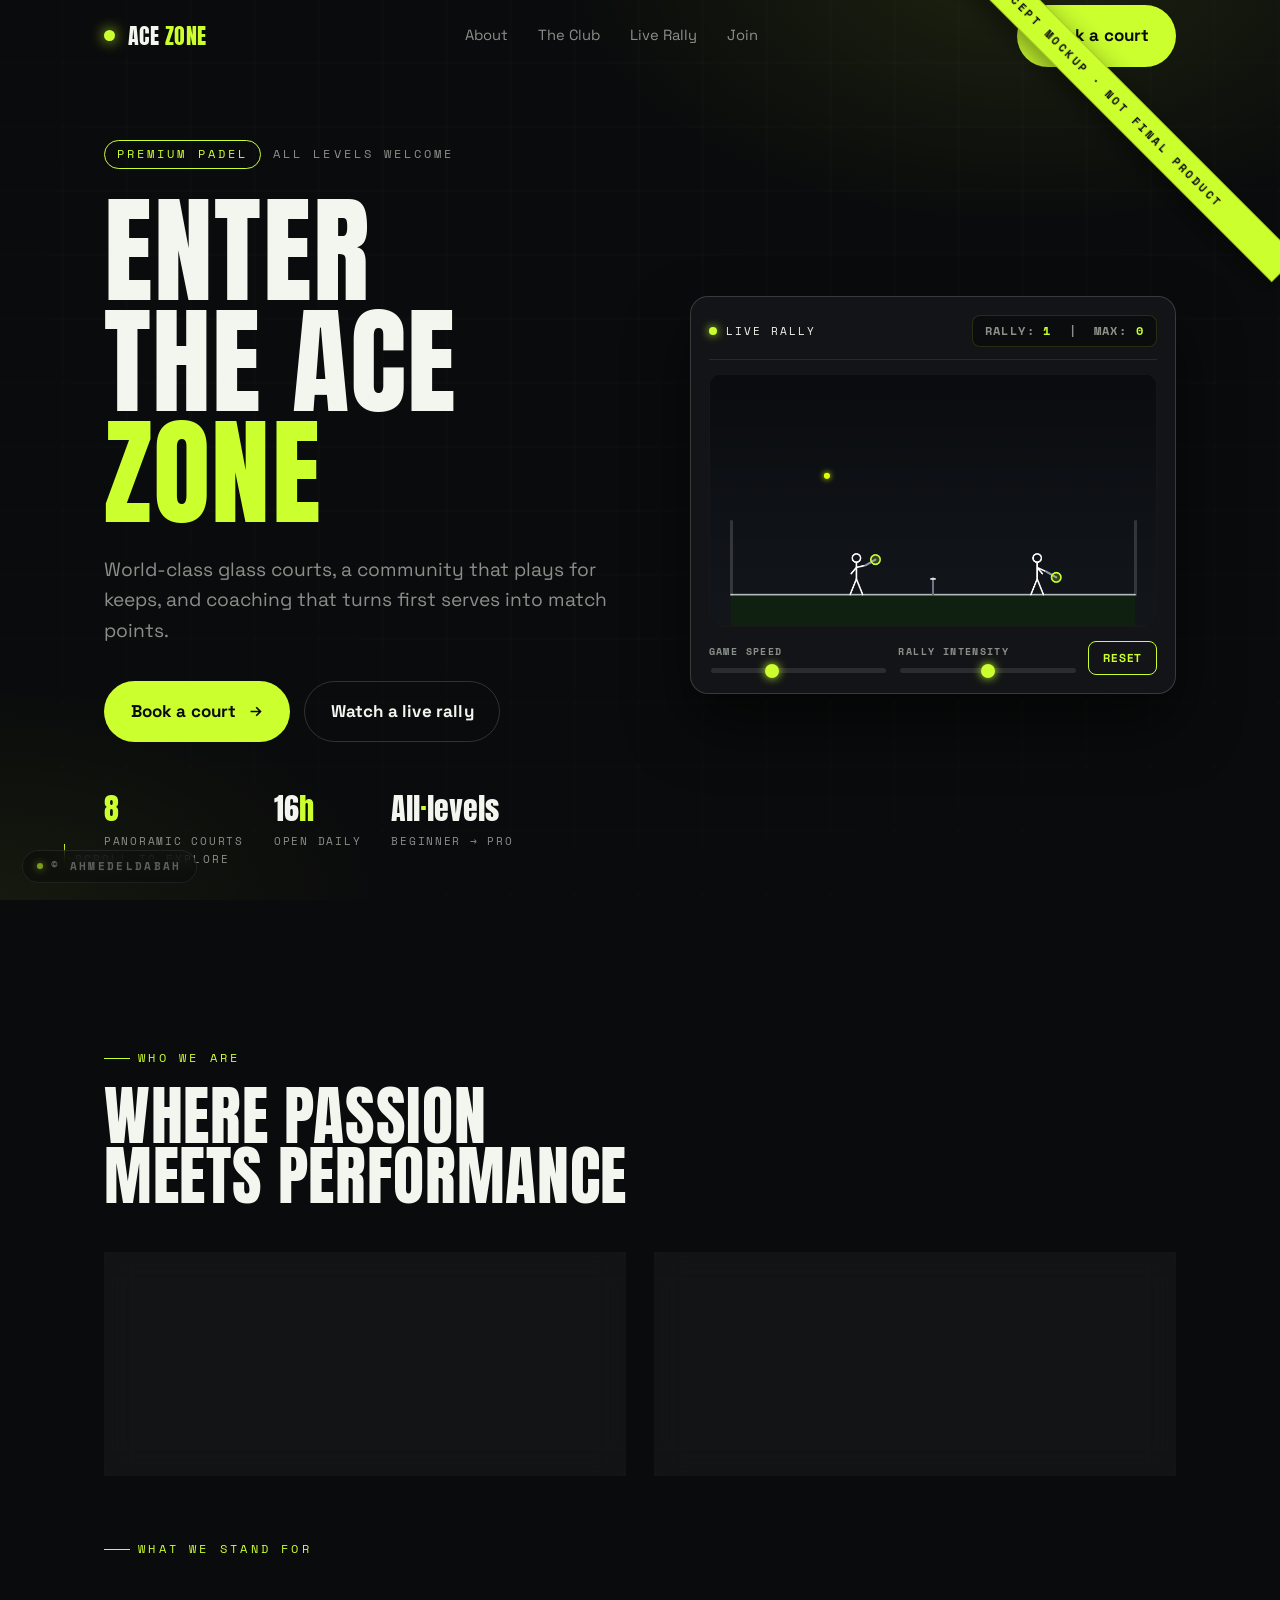
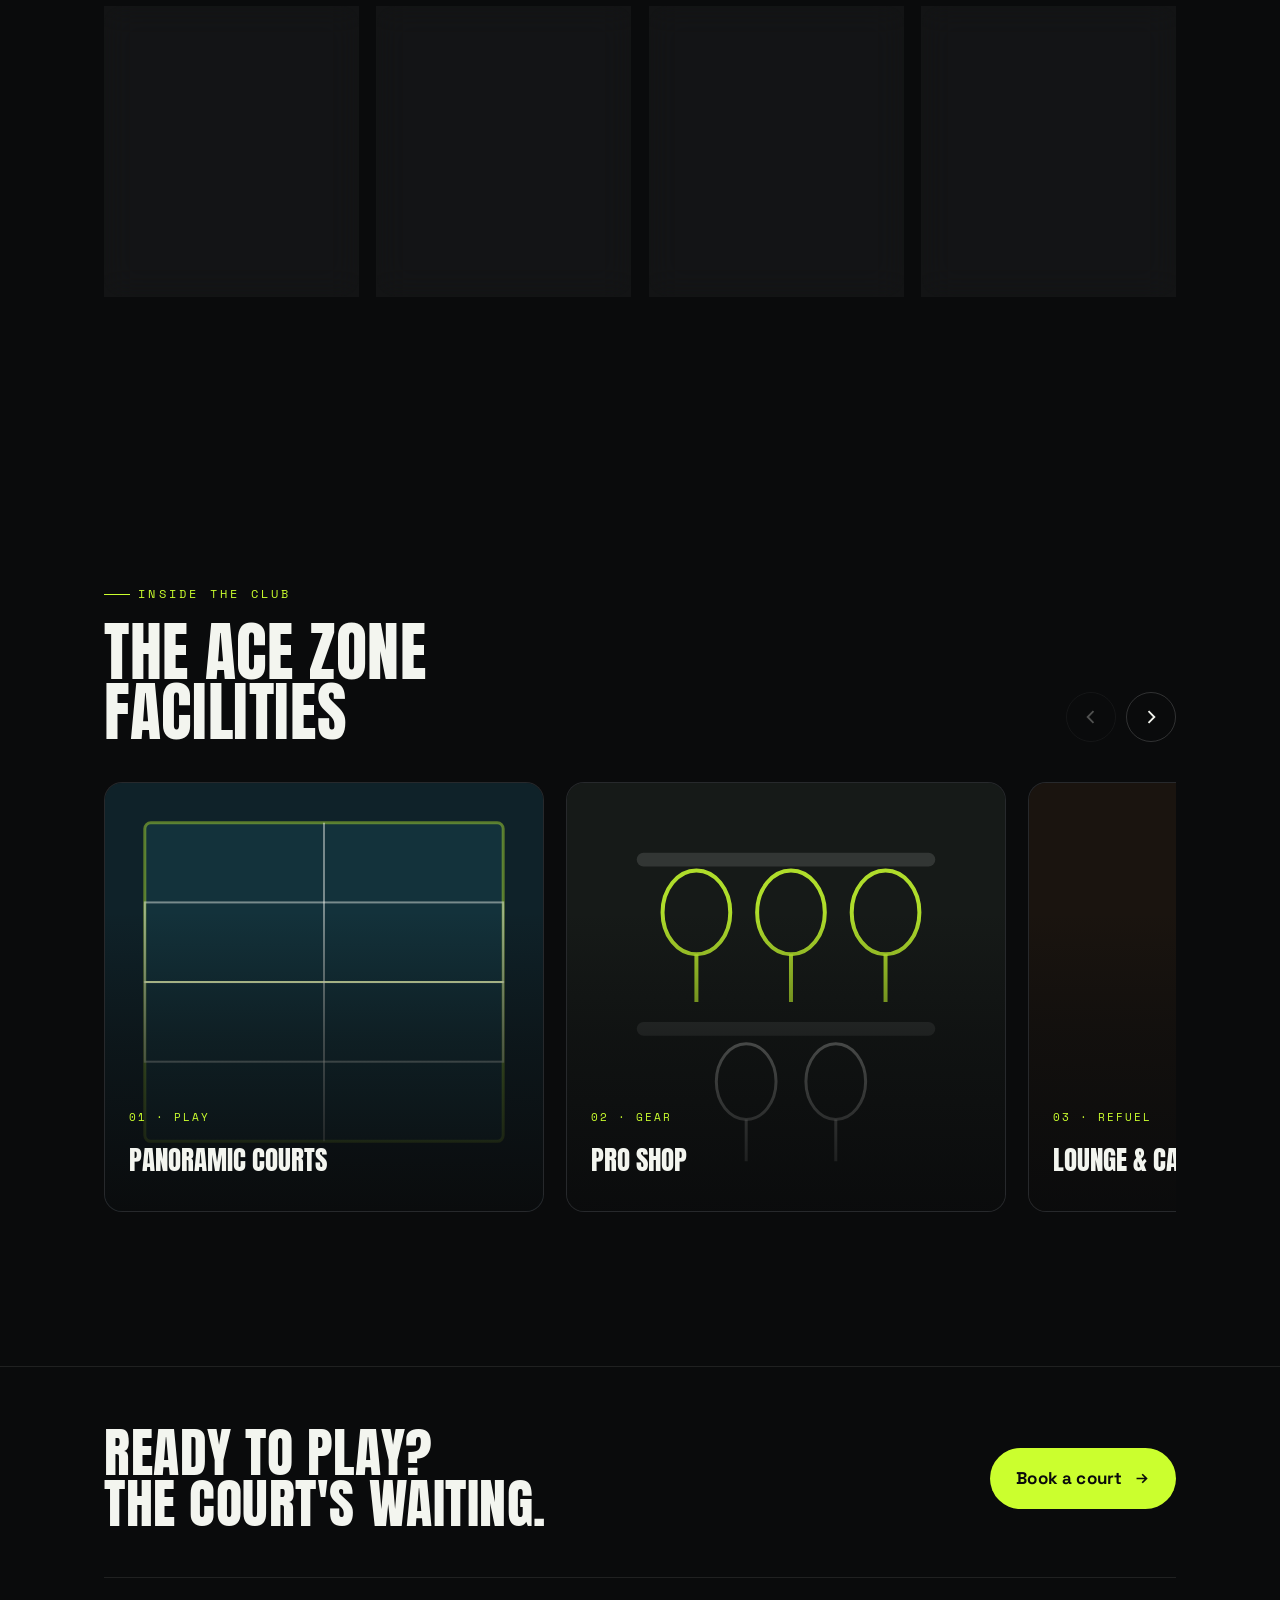
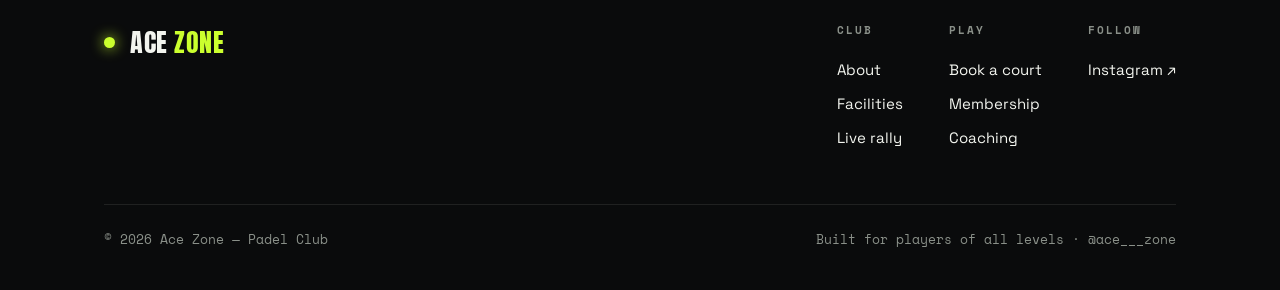
==== commit f71b8981: "Add scroll-following mockup banner and copyright watermark Adds two fixed overlays present on both i" ====
--- a/index.html
+++ b/index.html
@@ -14,6 +14,10 @@
 <link rel="stylesheet" href="styles.css">
 </head>
 <body>
+
+<!-- scroll-following overlays -->
+<div class="scroll-mark scroll-mark--concept" aria-hidden="true">Concept Mockup &middot; Not Final Product</div>
+<div class="scroll-mark scroll-mark--copy"><span class="dot"></span>&copy; AhmedEldabah</div>
 
 <!-- ===================== NAV ===================== -->
 <header class="nav" id="nav">
@@ -318,7 +322,14 @@
 const burger = document.getElementById('burger');
 const drawer = document.getElementById('drawer');
 
-const onScroll = () => nav.classList.toggle('scrolled', window.scrollY > 24);
+const markConcept = document.querySelector('.scroll-mark--concept');
+const markCopy    = document.querySelector('.scroll-mark--copy');
+const onScroll = () => {
+  const y = window.scrollY;
+  nav.classList.toggle('scrolled', y > 24);
+  if (markConcept) markConcept.style.transform = `rotate(45deg) translateY(${Math.sin(y * 0.004) * 8}px)`;
+  if (markCopy)    markCopy.style.transform    = `translateY(${Math.sin(y * 0.006 + 1) * 6}px)`;
+};
 onScroll();
 window.addEventListener('scroll', onScroll, { passive:true });
 
--- a/styles.css
+++ b/styles.css
@@ -398,6 +398,63 @@
 }
 
 /* ============================================================
+   SCROLL-FOLLOWING OVERLAYS (mockup banner + copyright watermark)
+   ============================================================ */
+.scroll-mark{
+  position:fixed;
+  pointer-events:none;
+  user-select:none;
+  z-index:90;
+  font-family:"Space Mono", monospace;
+  text-transform:uppercase;
+  will-change:transform;
+}
+
+/* Diagonal "concept mockup" ribbon top-right */
+.scroll-mark--concept{
+  top:74px; right:-78px;
+  background:var(--volt);
+  color:#0A0B0C;
+  font-weight:700;
+  font-size:.7rem;
+  letter-spacing:.22em;
+  padding:9px 90px;
+  transform:rotate(45deg) translateY(0);
+  box-shadow:0 8px 28px rgba(0,0,0,.45), 0 0 0 1px rgba(0,0,0,.2) inset;
+  animation:markPulse 3.6s ease-in-out infinite;
+}
+@keyframes markPulse{
+  0%,100%{ filter:brightness(1); box-shadow:0 8px 28px rgba(0,0,0,.45), 0 0 0 1px rgba(0,0,0,.2) inset; }
+  50%   { filter:brightness(1.08); box-shadow:0 8px 36px rgba(203,255,46,.35), 0 0 0 1px rgba(0,0,0,.2) inset; }
+}
+
+/* Translucent copyright pill bottom-left */
+.scroll-mark--copy{
+  bottom:22px; left:22px;
+  color:rgba(243,245,239,.35);
+  background:rgba(10,11,12,.45);
+  border:1px solid rgba(255,255,255,.08);
+  -webkit-backdrop-filter:blur(8px);
+  backdrop-filter:blur(8px);
+  padding:7px 14px;
+  border-radius:999px;
+  font-size:.66rem;
+  letter-spacing:.22em;
+  font-weight:700;
+  display:inline-flex; align-items:center; gap:8px;
+}
+.scroll-mark--copy .dot{
+  width:6px; height:6px; border-radius:50%;
+  background:var(--volt); opacity:.6;
+  box-shadow:0 0 8px var(--volt);
+}
+
+@media (max-width: 760px){
+  .scroll-mark--concept{ top:64px; right:-90px; font-size:.6rem; padding:7px 100px; }
+  .scroll-mark--copy{ bottom:14px; left:14px; font-size:.58rem; padding:6px 11px; }
+}
+
+/* ============================================================
    RESPONSIVE
    ============================================================ */
 @media (max-width: 980px){
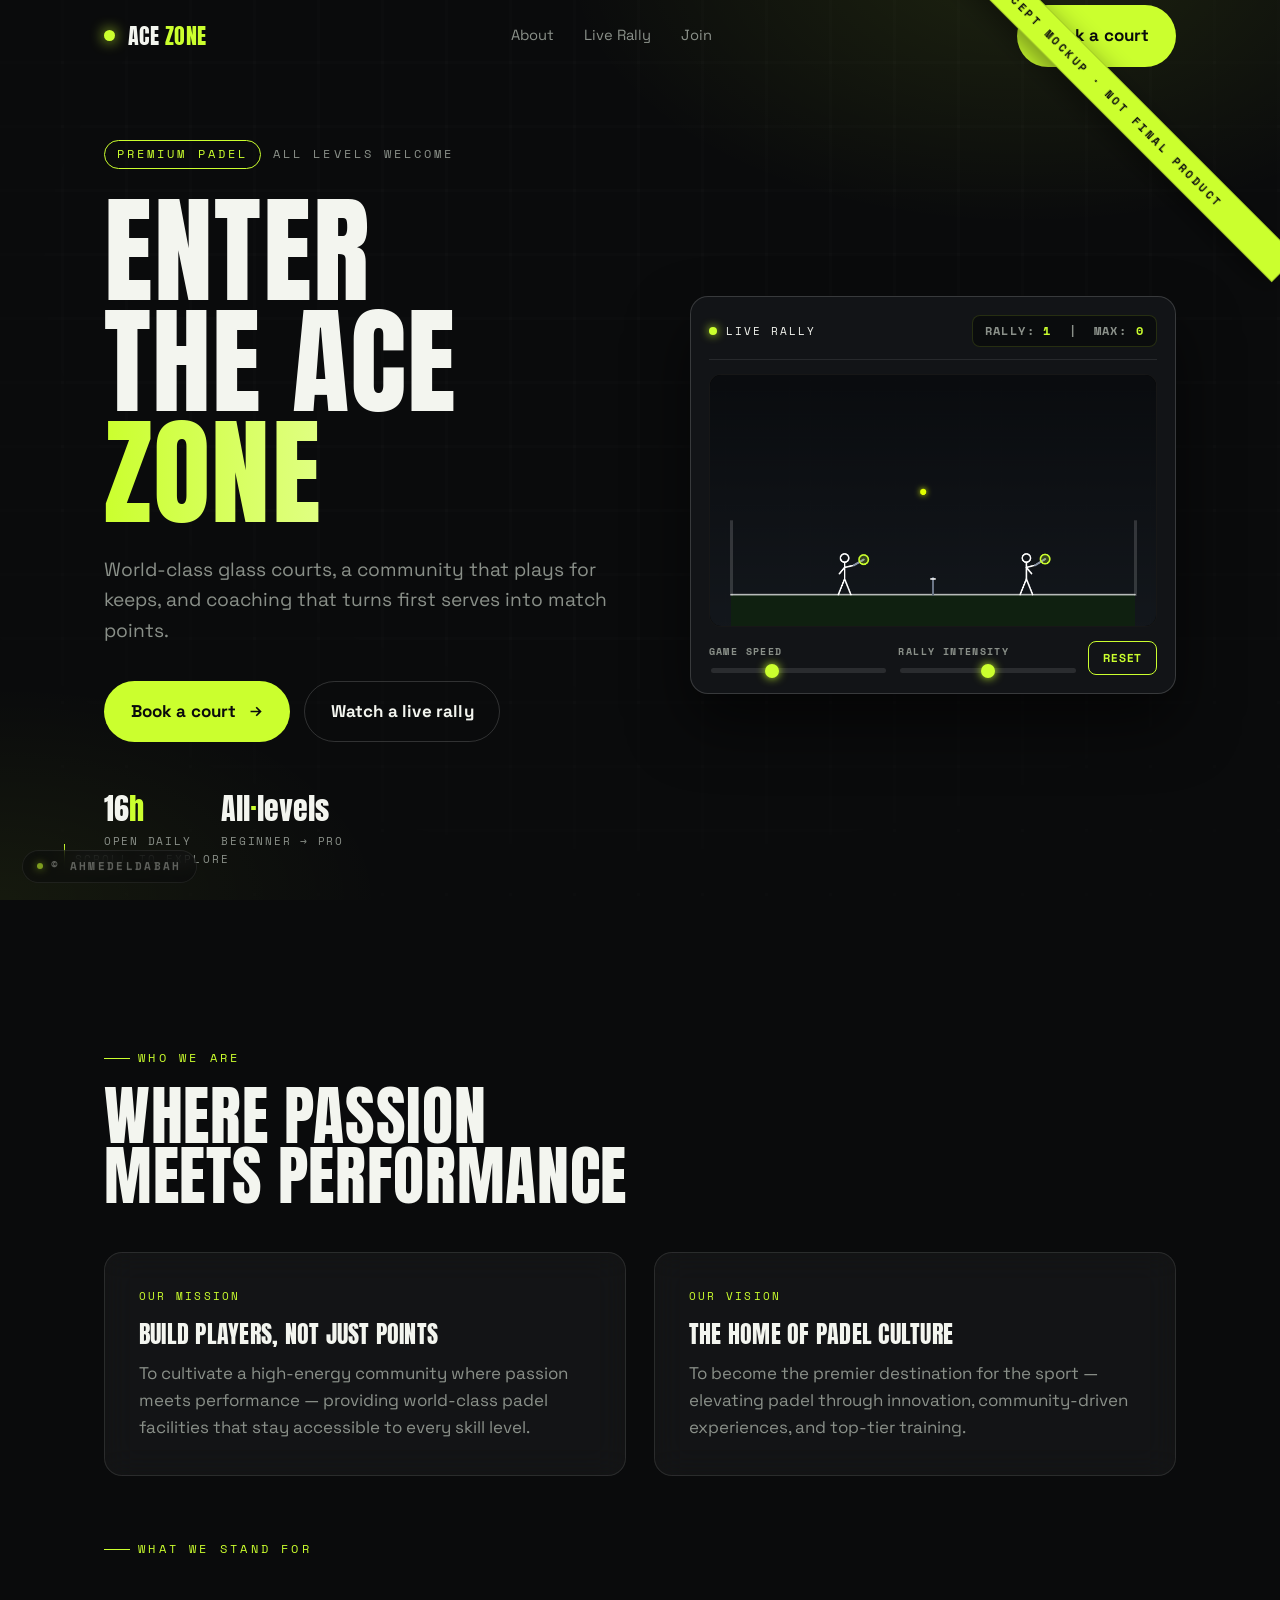
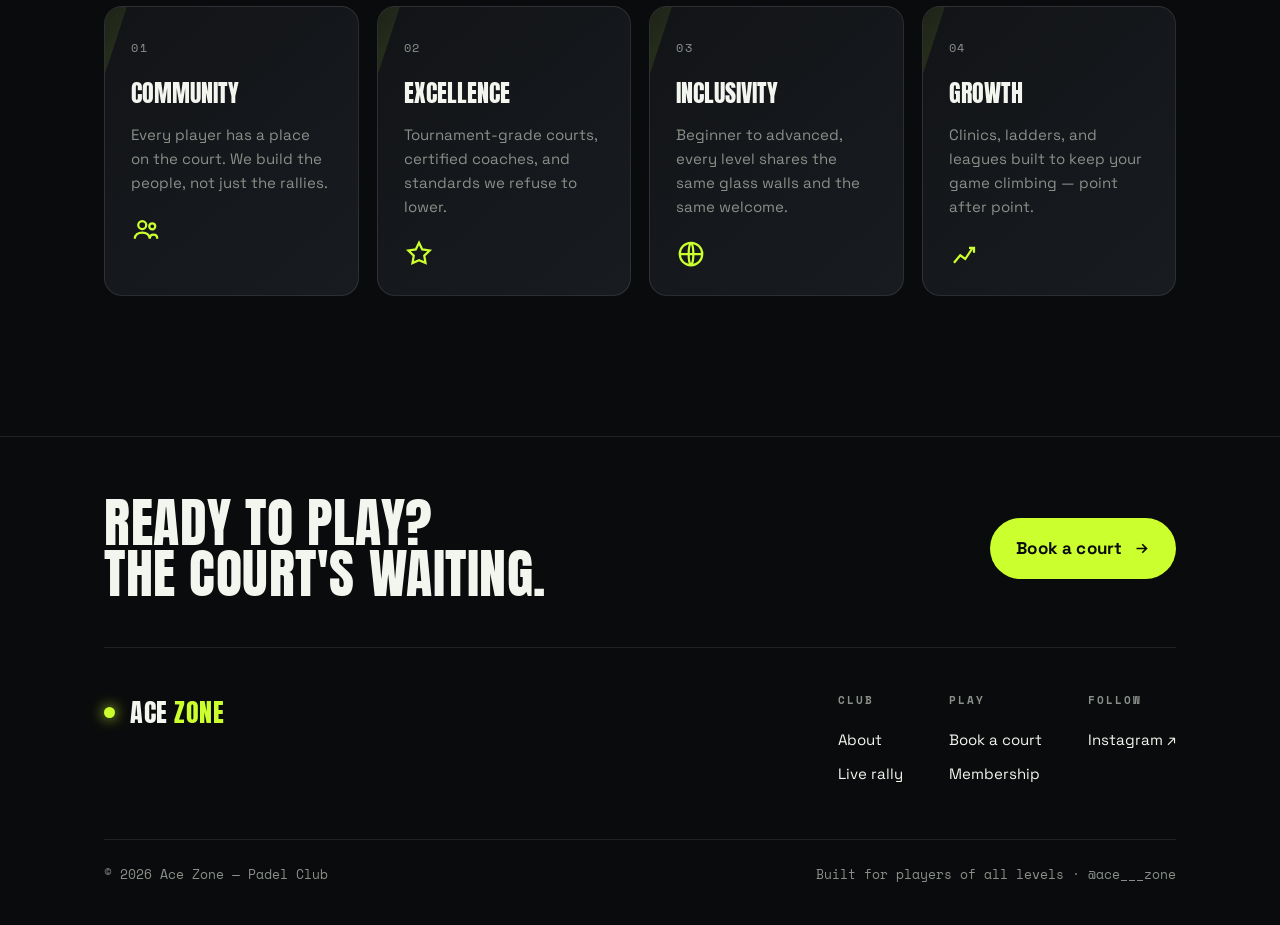
==== commit 90f24ecb: "Mobile fixes, hero/areas cleanup, hourly slots, more motion - Mobile: tighter paddings, scaled hero " ====
--- a/index.html
+++ b/index.html
@@ -27,7 +27,6 @@
     </a>
     <nav class="nav-links" aria-label="Primary">
       <a href="#about">About</a>
-      <a href="#areas">The Club</a>
       <a href="#top">Live Rally</a>
       <a href="join.html">Join</a>
     </nav>
@@ -43,7 +42,6 @@
 <!-- mobile drawer -->
 <nav class="drawer" id="drawer" aria-label="Mobile">
   <a href="#about">About</a>
-  <a href="#areas">The Club</a>
   <a href="#top">Live Rally</a>
   <a href="join.html">Join</a>
   <a href="join.html" class="btn drawer-cta">Book a court</a>
@@ -70,7 +68,6 @@
         <a href="#top" class="btn btn--ghost">Watch a live rally</a>
       </div>
       <div class="hero-stats">
-        <div class="s"><div class="n"><em>8</em></div><div class="l">Panoramic courts</div></div>
         <div class="s"><div class="n">16<em>h</em></div><div class="l">Open daily</div></div>
         <div class="s"><div class="n">All<em>·</em>levels</div><div class="l">Beginner → pro</div></div>
       </div>
@@ -150,123 +147,6 @@
   </div>
 </section>
 
-<!-- ===================== CLUB AREAS ===================== -->
-<section class="section" id="areas">
-  <div class="wrap">
-    <div class="areas-head">
-      <div>
-        <p class="eyebrow reveal">Inside the club</p>
-        <h2 class="h-section reveal" data-delay="1">The Ace Zone<br>facilities</h2>
-      </div>
-      <div class="slider-controls reveal" data-delay="2">
-        <button class="sbtn" id="prevArea" aria-label="Previous area">
-          <svg viewBox="0 0 24 24" fill="none" stroke="currentColor" stroke-width="2.2"><path d="M15 5l-7 7 7 7"/></svg>
-        </button>
-        <button class="sbtn" id="nextArea" aria-label="Next area">
-          <svg viewBox="0 0 24 24" fill="none" stroke="currentColor" stroke-width="2.2"><path d="M9 5l7 7-7 7"/></svg>
-        </button>
-      </div>
-    </div>
-
-    <div class="rail" id="rail" tabindex="0" aria-label="Facilities gallery, scroll horizontally">
-      <!-- 1 Panoramic Courts -->
-      <article class="area reveal">
-        <div class="media"><div class="art">
-          <svg viewBox="0 0 440 430" preserveAspectRatio="xMidYMid slice" width="100%" height="100%">
-            <rect width="440" height="430" fill="#0f2229"/>
-            <rect x="40" y="40" width="360" height="320" rx="6" fill="#13323b" stroke="rgba(203,255,46,.4)" stroke-width="3"/>
-            <g stroke="rgba(243,245,239,.45)" stroke-width="2" fill="none">
-              <line x1="40" y1="200" x2="400" y2="200" stroke="rgba(203,255,46,.85)"/>
-              <rect x="40" y="120" width="360" height="80"/><rect x="40" y="200" width="360" height="80"/>
-              <line x1="220" y1="40" x2="220" y2="360"/>
-            </g>
-          </svg>
-        </div></div>
-        <div class="scrim"></div>
-        <div class="label">
-          <span class="tagn">01 · Play</span>
-          <h4>Panoramic courts</h4>
-          <p>Tournament-grade glass courts with pro lighting, built for day-to-night play.</p>
-        </div>
-      </article>
-
-      <!-- 2 Pro Shop -->
-      <article class="area reveal" data-delay="1">
-        <div class="media"><div class="art">
-          <svg viewBox="0 0 440 430" preserveAspectRatio="xMidYMid slice" width="100%" height="100%">
-            <rect width="440" height="430" fill="#161a18"/>
-            <g transform="translate(0,10)">
-              <rect x="70" y="60" width="300" height="14" rx="7" fill="rgba(255,255,255,.12)"/>
-              <rect x="70" y="230" width="300" height="14" rx="7" fill="rgba(255,255,255,.12)"/>
-              <g stroke="rgba(203,255,46,.85)" stroke-width="4" fill="none">
-                <ellipse cx="130" cy="120" rx="34" ry="42"/><line x1="130" y1="162" x2="130" y2="210"/>
-                <ellipse cx="225" cy="120" rx="34" ry="42"/><line x1="225" y1="162" x2="225" y2="210"/>
-                <ellipse cx="320" cy="120" rx="34" ry="42"/><line x1="320" y1="162" x2="320" y2="210"/>
-              </g>
-              <g stroke="rgba(243,245,239,.5)" stroke-width="3" fill="none">
-                <ellipse cx="180" cy="290" rx="30" ry="38"/><line x1="180" y1="328" x2="180" y2="370"/>
-                <ellipse cx="270" cy="290" rx="30" ry="38"/><line x1="270" y1="328" x2="270" y2="370"/>
-              </g>
-            </g>
-          </svg>
-        </div></div>
-        <div class="scrim"></div>
-        <div class="label">
-          <span class="tagn">02 · Gear</span>
-          <h4>Pro shop</h4>
-          <p>Demo the latest rackets and gear, fitted by people who actually play.</p>
-        </div>
-      </article>
-
-      <!-- 3 Lounge & Café -->
-      <article class="area reveal" data-delay="2">
-        <div class="media"><div class="art">
-          <svg viewBox="0 0 440 430" preserveAspectRatio="xMidYMid slice" width="100%" height="100%">
-            <rect width="440" height="430" fill="#1a140f"/>
-            <g transform="translate(220,215)">
-              <path d="M-70 -30 h120 v50 a70 70 0 0 1 -120 0 z" fill="#241a12" stroke="rgba(243,245,239,.5)" stroke-width="4"/>
-              <path d="M50 -18 a34 34 0 0 1 0 56" fill="none" stroke="rgba(243,245,239,.5)" stroke-width="6"/>
-              <ellipse cx="-10" cy="-30" rx="60" ry="14" fill="#0f0b08" stroke="rgba(203,255,46,.85)" stroke-width="3"/>
-              <g stroke="rgba(203,255,46,.85)" stroke-width="4" fill="none" stroke-linecap="round">
-                <path d="M-30 -70 q-8 -16 0 -32"/><path d="M-10 -74 q-8 -16 0 -32"/><path d="M10 -70 q-8 -16 0 -32"/>
-              </g>
-            </g>
-          </svg>
-        </div></div>
-        <div class="scrim"></div>
-        <div class="label">
-          <span class="tagn">03 · Refuel</span>
-          <h4>Lounge &amp; café</h4>
-          <p>Specialty coffee and a place to talk tactics after the last point.</p>
-        </div>
-      </article>
-
-      <!-- 4 Coaching Zone -->
-      <article class="area reveal" data-delay="3">
-        <div class="media"><div class="art">
-          <svg viewBox="0 0 440 430" preserveAspectRatio="xMidYMid slice" width="100%" height="100%">
-            <rect width="440" height="430" fill="#0f1c22"/>
-            <g stroke="rgba(243,245,239,.45)" stroke-width="3" fill="none" stroke-dasharray="10 12">
-              <path d="M60 360 C120 200 180 320 240 180 S360 120 390 70"/>
-            </g>
-            <g fill="rgba(203,255,46,.9)">
-              <path d="M60 360 l-12 -26 h24 z"/><path d="M240 180 l-12 -26 h24 z"/><path d="M390 70 l-12 -26 h24 z"/>
-            </g>
-            <circle cx="150" cy="120" r="10" fill="none" stroke="#F3F5EF" stroke-width="3"/>
-            <path d="M150 130 v34 M150 142 l-16 10 M150 142 l16 10 M150 164 l-12 24 M150 164 l12 24" stroke="#F3F5EF" stroke-width="3" fill="none"/>
-          </svg>
-        </div></div>
-        <div class="scrim"></div>
-        <div class="label">
-          <span class="tagn">04 · Train</span>
-          <h4>Coaching zone</h4>
-          <p>Private and group sessions with certified coaches for every level.</p>
-        </div>
-      </article>
-    </div>
-  </div>
-</section>
-
 </main>
 
 <!-- ===================== FOOTER ===================== -->
@@ -284,14 +164,12 @@
         <div>
           <h5>Club</h5>
           <a href="#about">About</a>
-          <a href="#areas">Facilities</a>
           <a href="#top">Live rally</a>
         </div>
         <div>
           <h5>Play</h5>
           <a href="join.html">Book a court</a>
           <a href="join.html">Membership</a>
-          <a href="#areas">Coaching</a>
         </div>
         <div>
           <h5>Follow</h5>
@@ -342,6 +220,15 @@
 burger.addEventListener('click', () => setDrawer(!drawer.classList.contains('open')));
 drawer.querySelectorAll('a').forEach(a => a.addEventListener('click', () => setDrawer(false)));
 document.addEventListener('keydown', e => { if (e.key === 'Escape') setDrawer(false); });
+
+/* button ripple position tracking */
+document.querySelectorAll('.btn').forEach(b => {
+  b.addEventListener('pointermove', e => {
+    const r = b.getBoundingClientRect();
+    b.style.setProperty('--mx', ((e.clientX - r.left) / r.width  * 100) + '%');
+    b.style.setProperty('--my', ((e.clientY - r.top)  / r.height * 100) + '%');
+  });
+});
 
 /* ============================================================
    2 · SCROLL REVEAL
@@ -355,25 +242,6 @@
   }, { threshold:.16, rootMargin:'0px 0px -8% 0px' });
   reveals.forEach(el => io.observe(el));
 }
-
-/* ============================================================
-   3 · CLUB AREAS slider controls
-   ============================================================ */
-const rail = document.getElementById('rail');
-const prevArea = document.getElementById('prevArea');
-const nextArea = document.getElementById('nextArea');
-function scrollAmount(){ const card = rail.querySelector('.area'); return card ? card.getBoundingClientRect().width + 22 : 320; }
-prevArea.addEventListener('click', () => rail.scrollBy({ left:-scrollAmount(), behavior:'smooth' }));
-nextArea.addEventListener('click', () => rail.scrollBy({ left: scrollAmount(), behavior:'smooth' }));
-function updateSbtns(){
-  const max = rail.scrollWidth - rail.clientWidth - 2;
-  prevArea.disabled = rail.scrollLeft <= 2;
-  nextArea.disabled = rail.scrollLeft >= max;
-}
-rail.addEventListener('scroll', updateSbtns, { passive:true });
-window.addEventListener('resize', updateSbtns);
-updateSbtns();
-
 /* ============================================================
    4 · LIVE RALLY — Animated padel match (canvas)
    ============================================================ */
--- a/styles.css
+++ b/styles.css
@@ -449,9 +449,79 @@
   box-shadow:0 0 8px var(--volt);
 }
 
+/* On mobile move the diagonal ribbon to the bottom-right
+   so it doesn't fight with the burger / nav-cta. */
 @media (max-width: 760px){
-  .scroll-mark--concept{ top:64px; right:-90px; font-size:.6rem; padding:7px 100px; }
-  .scroll-mark--copy{ bottom:14px; left:14px; font-size:.58rem; padding:6px 11px; }
+  .scroll-mark--concept{
+    top:auto; right:-72px; bottom:84px;
+    font-size:.58rem; padding:6px 80px; letter-spacing:.18em;
+  }
+  .scroll-mark--copy{
+    bottom:14px; left:14px; font-size:.56rem; padding:5px 10px; letter-spacing:.18em;
+  }
+}
+
+/* ============================================================
+   "MORE ALIVE" MICRO-INTERACTIONS
+   ============================================================ */
+/* subtle button ripple */
+.btn{ overflow:hidden; }
+.btn::before{
+  content:""; position:absolute; inset:0;
+  background:radial-gradient(circle at var(--mx,50%) var(--my,50%), rgba(255,255,255,.35), transparent 55%);
+  opacity:0; transition:opacity .4s var(--ease);
+  pointer-events:none;
+}
+.btn:hover::before{ opacity:1; }
+
+/* value cards: animated volt sweep on hover */
+.value{ background:linear-gradient(140deg, var(--char) 0%, var(--char-2) 100%); }
+.value::before{
+  content:""; position:absolute; left:-40%; top:0; bottom:0; width:30%;
+  background:linear-gradient(110deg, transparent 0%, rgba(203,255,46,.10) 50%, transparent 100%);
+  transform:skewX(-18deg); transition:left .9s var(--ease);
+  pointer-events:none;
+}
+.value:hover::before{ left:130%; }
+.value .glyph{ transition:transform .5s var(--ease), color .3s; }
+.value:hover .glyph{ transform:translateY(-4px) rotate(-6deg); color:var(--volt); }
+
+/* statement cards lift + glow */
+.statement{ transition:transform .4s var(--ease), border-color .4s, box-shadow .4s; }
+.statement:hover{ transform:translateY(-4px); box-shadow:0 18px 40px rgba(0,0,0,.45); }
+
+/* hero pill subtle pulse */
+.hero-tag .pill{ animation:pillPulse 3s ease-in-out infinite; }
+@keyframes pillPulse{
+  0%,100%{ box-shadow:0 0 0 0 rgba(203,255,46,.0); }
+  50%   { box-shadow:0 0 0 6px rgba(203,255,46,.10); }
+}
+
+/* hero h1: volt word gets a slow shimmer */
+.hero h1 .volt{
+  background:linear-gradient(90deg, var(--volt) 0%, #fff 50%, var(--volt) 100%);
+  background-size:200% 100%;
+  -webkit-background-clip:text; background-clip:text;
+  -webkit-text-fill-color:transparent; color:transparent;
+  animation:shimmer 5.5s linear infinite;
+}
+@keyframes shimmer{
+  0%{ background-position:0% 50%; }
+  100%{ background-position:200% 50%; }
+}
+html.no-motion .hero h1 .volt{
+  background:none; -webkit-text-fill-color:initial; color:var(--volt); animation:none;
+}
+
+/* form chips: hover lift */
+.chip span{ transition:transform .25s var(--ease), background .25s, color .25s, border-color .25s, box-shadow .25s; }
+.chip:hover span{ transform:translateY(-2px); }
+
+/* time-slot grid (join page) */
+.chips--slots{ display:grid !important; grid-template-columns:repeat(auto-fill, minmax(118px,1fr)); gap:8px !important; }
+.chips--slots .chip span{
+  display:block; text-align:center; padding:11px 8px;
+  font-family:"Space Mono", monospace; font-size:.78rem; letter-spacing:.04em;
 }
 
 /* ============================================================
@@ -459,17 +529,51 @@
    ============================================================ */
 @media (max-width: 980px){
   .hero-grid{ grid-template-columns:1fr; gap:36px; }
-  .hero-game{ max-width:640px; }
+  .hero-game{ max-width:640px; margin-inline:auto; }
   .split{ grid-template-columns:1fr; }
   .values{ grid-template-columns:1fr 1fr; }
   .join-grid{ grid-template-columns:1fr; gap:30px; }
 }
 @media (max-width: 760px){
+  :root{ --pad: clamp(16px, 5vw, 28px); }
   .nav-links{ display:none; }
   .nav-cta .btn{ display:none; }
   .burger{ display:flex; }
+  .nav-inner{ height:64px; }
+  .brand{ font-size:1.15rem; }
+  .brand .dot{ width:9px; height:9px; }
+
+  .hero{ padding-top:96px; min-height:auto; }
+  .hero h1{ font-size:clamp(2.8rem, 13vw, 4.6rem); }
+  .hero-sub{ margin:20px 0 26px; font-size:1rem; }
+  .hero-actions{ flex-direction:column; align-items:stretch; }
+  .hero-actions .btn{ justify-content:center; }
+  .hero-stats{ gap:20px; margin-top:30px; }
+  .hero-stats .n{ font-size:1.55rem; }
+  .hero-game{ padding:14px; }
+  .hero-game .game-top{ flex-wrap:wrap; gap:8px; }
+  .hero-game .score{ font-size:.62rem; padding:5px 10px; }
+  .hero-game .game-ctrl{ grid-template-columns:1fr 1fr; gap:10px; }
+  .hero-game .reset-btn{ grid-column:1 / -1; height:38px; }
+
   .values{ grid-template-columns:1fr; }
+  .statement{ padding:24px; }
+  .value{ padding:20px; }
+
   .foot-cta{ flex-direction:column; align-items:flex-start; }
-  .hero-game .game-ctrl{ grid-template-columns:1fr 1fr; }
-  .hero-game .reset-btn{ grid-column:1 / -1; }
-}
+  .foot-cols{ flex-direction:column; gap:30px; }
+  .foot-links{ gap:26px; }
+  .foot-base{ flex-direction:column; align-items:flex-start; gap:10px; }
+
+  /* hide the scrollcue on mobile — not enough room */
+  .scrollcue{ display:none; }
+
+  /* registration form a touch tighter */
+  .form-card{ padding:22px; }
+  .chips--slots{ grid-template-columns:repeat(auto-fill, minmax(98px,1fr)); }
+  .chips--slots .chip span{ font-size:.72rem; padding:10px 6px; }
+}
+@media (max-width: 420px){
+  .hero h1{ font-size:clamp(2.3rem, 12vw, 3.4rem); }
+  .hero-stats{ flex-direction:column; gap:14px; }
+}
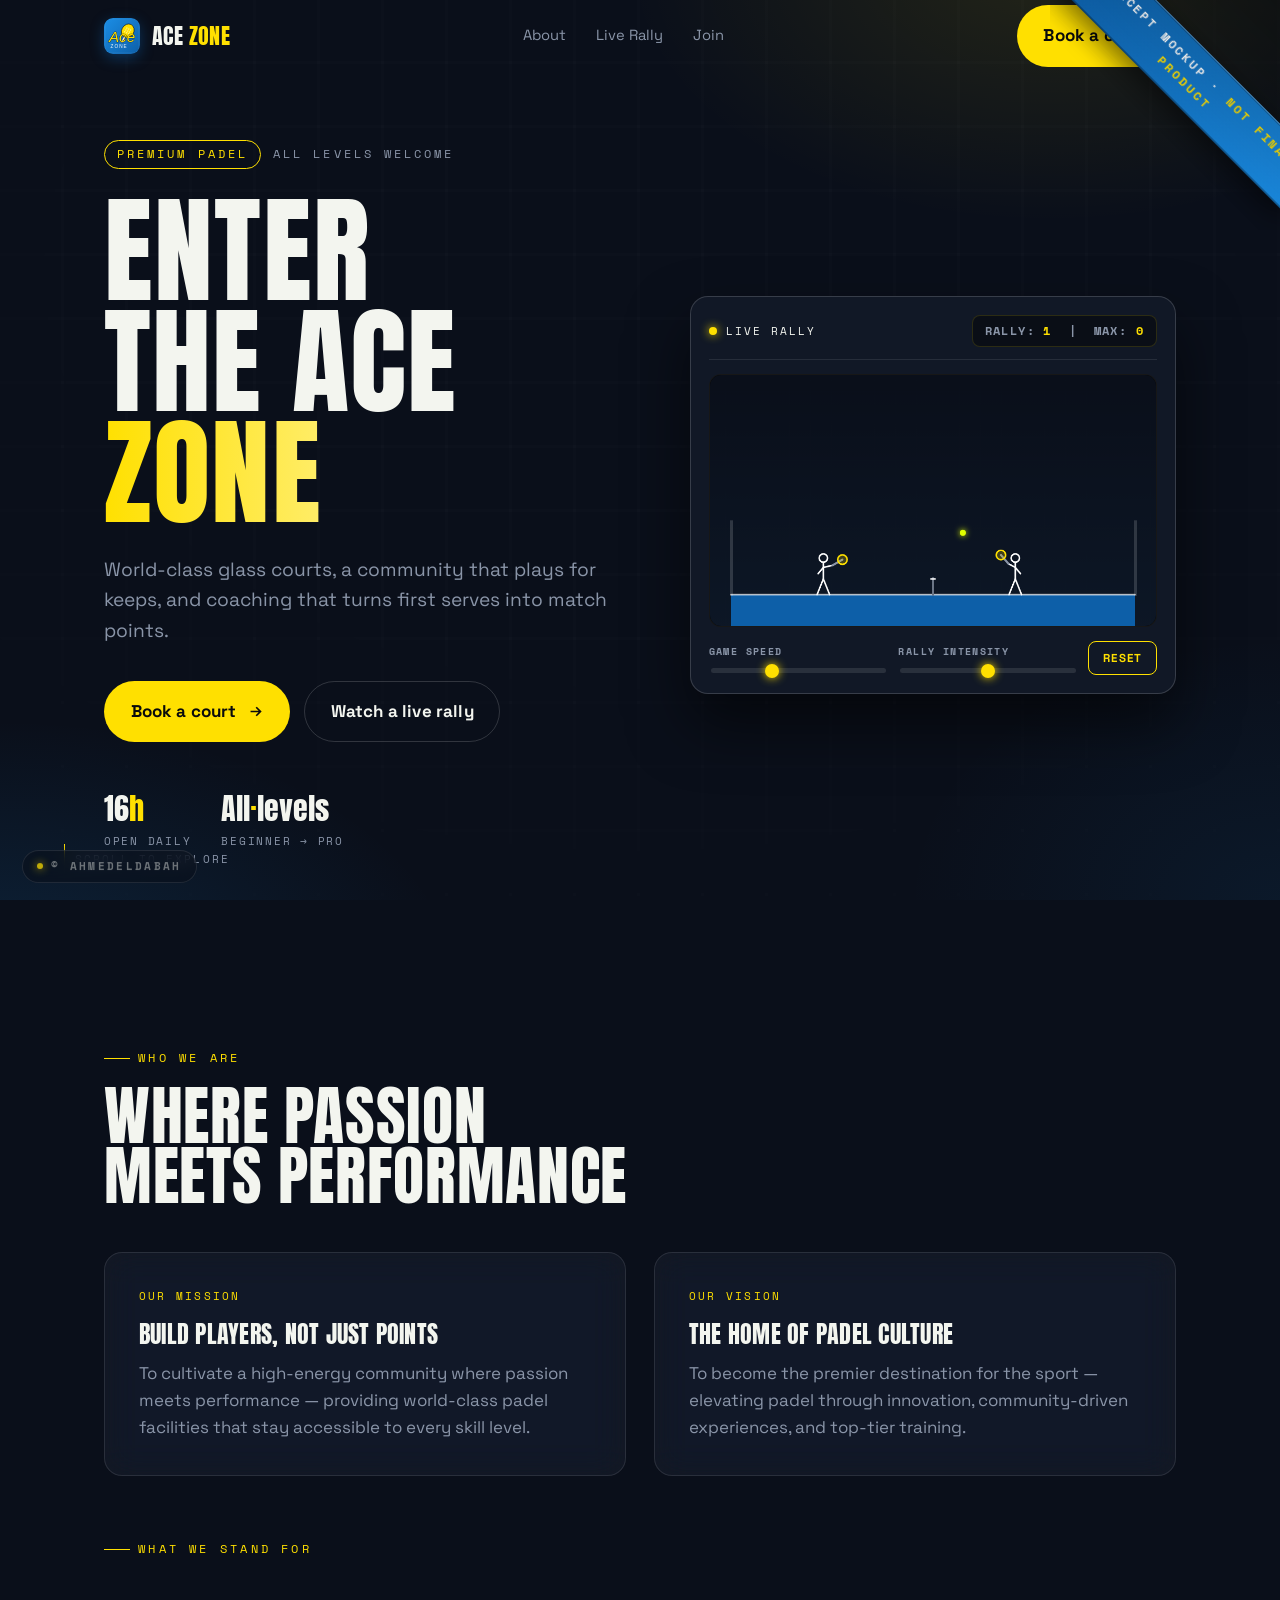
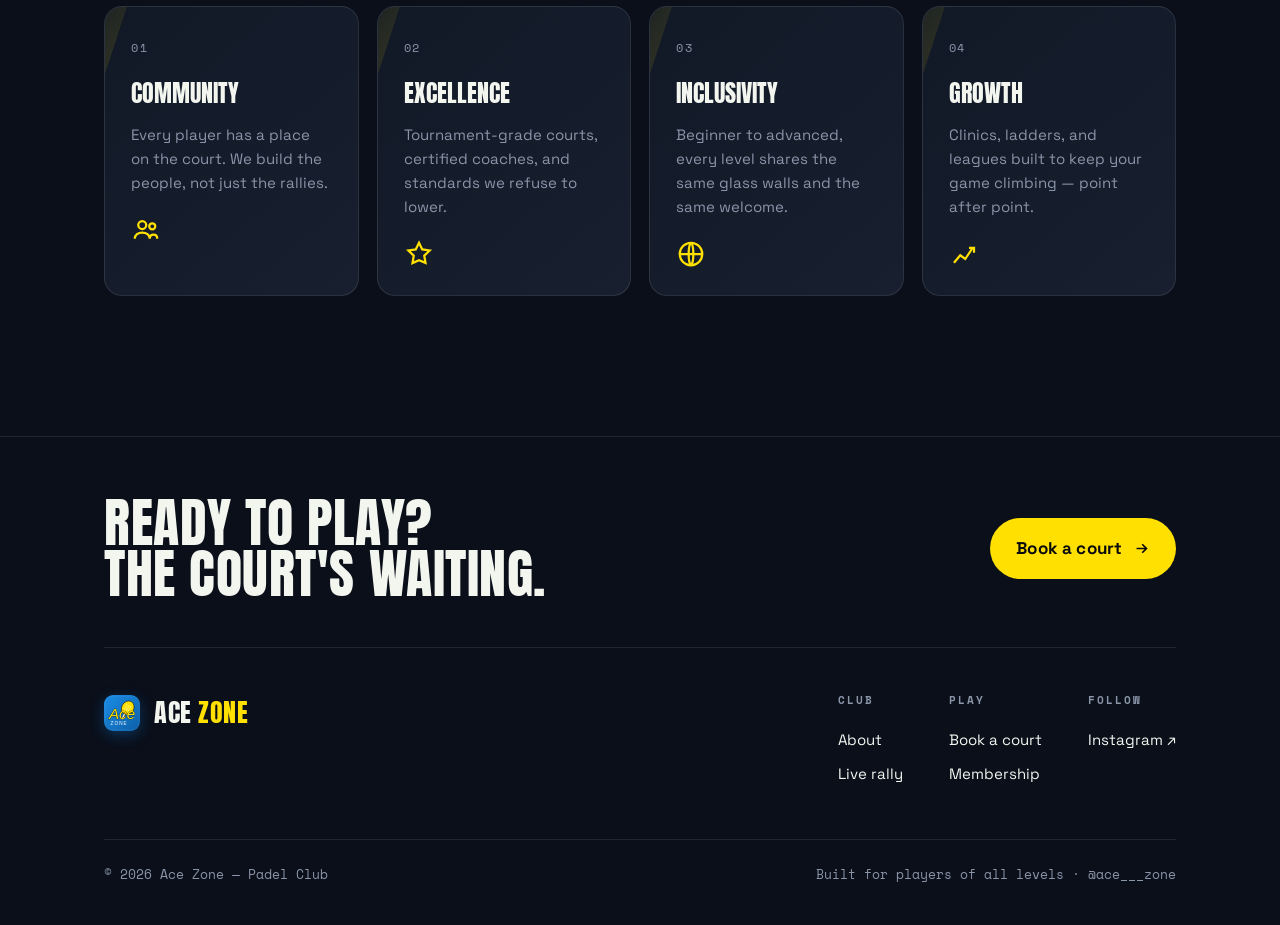
==== commit 874b7416: "Switch to brand palette (blue + yellow), add logo, fix ribbon - Palette: replace the neon-green "vol" ====
--- a/index.html
+++ b/index.html
@@ -16,14 +16,16 @@
 <body>
 
 <!-- scroll-following overlays -->
-<div class="scroll-mark scroll-mark--concept" aria-hidden="true">Concept Mockup &middot; Not Final Product</div>
+<div class="ribbon-corner" aria-hidden="true">
+  <div class="ribbon">Concept Mockup &middot; <b>Not Final Product</b></div>
+</div>
 <div class="scroll-mark scroll-mark--copy"><span class="dot"></span>&copy; AhmedEldabah</div>
 
 <!-- ===================== NAV ===================== -->
 <header class="nav" id="nav">
   <div class="wrap nav-inner">
     <a class="brand" href="#top" aria-label="Ace Zone home">
-      <span class="dot"></span><b>ACE<span class="z"> ZONE</span></b>
+      <img src="logo.svg" alt="" class="brand-logo"><b>ACE<span class="z"> ZONE</span></b>
     </a>
     <nav class="nav-links" aria-label="Primary">
       <a href="#about">About</a>
@@ -159,7 +161,7 @@
       </a>
     </div>
     <div class="foot-cols">
-      <a class="brand" href="#top"><span class="dot"></span><b>ACE<span class="z"> ZONE</span></b></a>
+      <a class="brand" href="#top"><img src="logo.svg" alt="" class="brand-logo"><b>ACE<span class="z"> ZONE</span></b></a>
       <div class="foot-links">
         <div>
           <h5>Club</h5>
@@ -200,12 +202,12 @@
 const burger = document.getElementById('burger');
 const drawer = document.getElementById('drawer');
 
-const markConcept = document.querySelector('.scroll-mark--concept');
+const markConcept = document.querySelector('.ribbon-corner .ribbon');
 const markCopy    = document.querySelector('.scroll-mark--copy');
 const onScroll = () => {
   const y = window.scrollY;
   nav.classList.toggle('scrolled', y > 24);
-  if (markConcept) markConcept.style.transform = `rotate(45deg) translateY(${Math.sin(y * 0.004) * 8}px)`;
+  if (markConcept) markConcept.style.transform = `rotate(45deg) translateY(${Math.sin(y * 0.004) * 5}px)`;
   if (markCopy)    markCopy.style.transform    = `translateY(${Math.sin(y * 0.006 + 1) * 6}px)`;
 };
 onScroll();
@@ -393,8 +395,8 @@
       ctx.stroke();
 
       ctx.lineWidth = 3;
-      ctx.strokeStyle = getComputedStyle(document.documentElement).getPropertyValue('--volt').trim() || '#CBFF2E';
-      ctx.fillStyle = 'rgba(203, 255, 46, 0.2)';
+      ctx.strokeStyle = getComputedStyle(document.documentElement).getPropertyValue('--volt').trim() || '#FFE000';
+      ctx.fillStyle = 'rgba(255, 224, 0, 0.22)';
       ctx.beginPath();
       ctx.arc(racketEndX, racketEndY, 9, 0, Math.PI * 2);
       ctx.fill();
@@ -407,12 +409,12 @@
 
   function drawCourt() {
     const g = ctx.createLinearGradient(0, 0, 0, canvas.height);
-    g.addColorStop(0, '#0a0c0f');
-    g.addColorStop(1, '#13171c');
+    g.addColorStop(0, '#0A0F1A');
+    g.addColorStop(1, '#0D1726');
     ctx.fillStyle = g;
     ctx.fillRect(0, 0, canvas.width, canvas.height);
 
-    ctx.fillStyle = '#0f2010';
+    ctx.fillStyle = '#0D5FA8';
     ctx.fillRect(wallLeft, floorY, wallRight - wallLeft, canvas.height - floorY);
 
     ctx.lineWidth = 4;
--- a/styles.css
+++ b/styles.css
@@ -4,18 +4,25 @@
    used STRICTLY for accents / buttons / glow.
    ============================================================ */
 :root{
-  --ink:        #0A0B0C;   /* page background (matte black) */
-  --char:       #121417;   /* panels */
-  --char-2:     #181B20;   /* elevated panels */
+  --ink:        #0A0F1A;   /* page background — deep navy-tinted black */
+  --char:       #111826;   /* panels */
+  --char-2:     #18202F;   /* elevated panels */
   --line:       rgba(255,255,255,.09);
   --line-2:     rgba(255,255,255,.16);
   --white:      #F3F5EF;
-  --mute:       #8A9089;   /* secondary text */
-  --mute-2:     #5C625E;
-  --volt:       #CBFF2E;   /* neon accent */
-  --volt-deep:  #9ED400;
-  --volt-soft:  rgba(203,255,46,.14);
-  --ball:       #E8FF52;
+  --mute:       #8A95A8;   /* secondary text */
+  --mute-2:     #5C6478;
+
+  /* Brand palette (from Ace Zone logo) */
+  --brand-blue:      #1B8EE6;   /* primary brand blue */
+  --brand-blue-deep: #0D5FA8;
+  --brand-blue-soft: rgba(27,142,230,.16);
+
+  /* Accent = brand yellow (replaces former "volt" green) */
+  --volt:       #FFE000;   /* brand yellow accent */
+  --volt-deep:  #E2C200;
+  --volt-soft:  rgba(255,224,0,.14);
+  --ball:       #FFEC1A;
 
   --glass:      rgba(255,255,255,.04);
   --glass-brd:  rgba(255,255,255,.10);
@@ -48,12 +55,13 @@
 button{ font-family:inherit; cursor:pointer; }
 :focus-visible{ outline:2px solid var(--volt); outline-offset:3px; border-radius:4px; }
 
-/* ambient court-glow backdrop */
+/* ambient court-glow backdrop — brand blue + yellow mix */
 body::before{
   content:""; position:fixed; inset:0; z-index:-2; pointer-events:none;
   background:
-    radial-gradient(60vw 50vh at 80% -5%, rgba(203,255,46,.10), transparent 60%),
-    radial-gradient(50vw 40vh at 0% 100%, rgba(203,255,46,.06), transparent 60%),
+    radial-gradient(55vw 48vh at 82% -4%, rgba(255,224,0,.10), transparent 60%),
+    radial-gradient(60vw 50vh at 0% 110%, rgba(27,142,230,.16), transparent 60%),
+    radial-gradient(45vw 45vh at 100% 100%, rgba(27,142,230,.08), transparent 65%),
     var(--ink);
 }
 /* faint court grid */
@@ -92,7 +100,7 @@
   position:relative; transition:transform .25s var(--ease), box-shadow .3s var(--ease), background .3s;
 }
 .btn svg{ width:1em; height:1em; }
-.btn:hover{ transform:translateY(-2px); box-shadow:0 10px 34px rgba(203,255,46,.34); }
+.btn:hover{ transform:translateY(-2px); box-shadow:0 10px 34px rgba(255,224,0,.34); }
 .btn:active{ transform:translateY(0); }
 .btn--ghost{
   background:transparent; color:var(--white); border-color:var(--line-2);
@@ -114,10 +122,15 @@
    NAV
    ============================================================ */
 .nav{ position:fixed; inset:0 0 auto 0; z-index:60; transition:background .4s, border-color .4s; border-bottom:1px solid transparent; }
-.nav.scrolled{ background:rgba(10,11,12,.72); -webkit-backdrop-filter:blur(14px); backdrop-filter:blur(14px); border-bottom:1px solid var(--line); }
+.nav.scrolled{ background:rgba(10,15,26,.78); -webkit-backdrop-filter:blur(14px); backdrop-filter:blur(14px); border-bottom:1px solid var(--line); }
 .nav-inner{ display:flex; align-items:center; justify-content:space-between; height:72px; }
-.brand{ display:flex; align-items:center; gap:.6em; font-family:"Anton",sans-serif; font-size:1.35rem; letter-spacing:.02em; text-transform:uppercase; }
-.brand .dot{ width:11px; height:11px; border-radius:50%; background:var(--volt); box-shadow:0 0 14px var(--volt); }
+.brand{ display:flex; align-items:center; gap:.55em; font-family:"Anton",sans-serif; font-size:1.35rem; letter-spacing:.02em; text-transform:uppercase; }
+.brand .brand-logo{
+  width:36px; height:36px; border-radius:9px; display:block;
+  box-shadow:0 4px 14px rgba(13,95,168,.45);
+  transition:transform .4s var(--ease);
+}
+.brand:hover .brand-logo{ transform:rotate(-6deg) scale(1.06); }
 .brand b{ font-weight:400; }
 .brand .z{ color:var(--volt); }
 
@@ -330,7 +343,7 @@
   width:100%; background:rgba(255,255,255,.03); border:1px solid var(--line);
   border-radius:12px; color:var(--white); font-size:1rem; padding:18px 16px 8px; transition:.3s;
 }
-.field input:focus{ border-color:var(--volt); background:rgba(203,255,46,.04); box-shadow:0 0 0 3px var(--volt-soft); }
+.field input:focus{ border-color:var(--volt); background:rgba(255,224,0,.04); box-shadow:0 0 0 3px var(--volt-soft); }
 .field input:focus + label,
 .field input:not(:placeholder-shown) + label{ top:5px; font-size:.66rem; letter-spacing:.06em; color:var(--volt); transform:scale(1); }
 .field input::placeholder{ color:transparent; }
@@ -345,7 +358,7 @@
 .chip input{ position:absolute; opacity:0; inset:0; cursor:pointer; }
 .chip span{ display:inline-block; padding:10px 16px; border-radius:999px; border:1px solid var(--line-2); color:var(--mute); font-size:.9rem; transition:.25s; user-select:none; }
 .chip:hover span{ color:var(--white); border-color:var(--white); }
-.chip input:checked + span{ background:var(--volt); color:#0A0B0C; border-color:var(--volt); font-weight:600; box-shadow:0 6px 20px rgba(203,255,46,.25); }
+.chip input:checked + span{ background:var(--volt); color:#0A0B0C; border-color:var(--volt); font-weight:600; box-shadow:0 6px 20px rgba(255,224,0,.25); }
 .chip input:focus-visible + span{ outline:2px solid var(--white); outline-offset:2px; }
 .group-err{ color:#ff7a7a; font-size:.78rem; margin-top:10px; min-height:1em; opacity:0; transition:.25s; }
 .field-group.invalid .group-err{ opacity:1; }
@@ -410,30 +423,58 @@
   will-change:transform;
 }
 
-/* Diagonal "concept mockup" ribbon top-right */
-.scroll-mark--concept{
-  top:74px; right:-78px;
-  background:var(--volt);
-  color:#0A0B0C;
+/* Corner-banner ribbon (top-right). The fixed wrapper clips the
+   ribbon's pointed ends so only the full text is visible. */
+.ribbon-corner{
+  position:fixed;
+  top:0; right:0;
+  width:230px; height:230px;
+  overflow:hidden;
+  pointer-events:none;
+  z-index:90;
+}
+.ribbon-corner::after{
+  /* outer triangular shadow that catches the corner — purely cosmetic */
+  content:""; position:absolute; inset:0;
+  background:linear-gradient(225deg, rgba(0,0,0,.25), transparent 55%);
+}
+.ribbon-corner .ribbon{
+  position:absolute;
+  top:48px; right:-72px;
+  width:320px;
+  text-align:center;
+  background:linear-gradient(90deg, var(--brand-blue-deep), var(--brand-blue));
+  color:#FFFFFF;
+  font-family:"Space Mono", monospace;
+  text-transform:uppercase;
   font-weight:700;
-  font-size:.7rem;
-  letter-spacing:.22em;
-  padding:9px 90px;
-  transform:rotate(45deg) translateY(0);
-  box-shadow:0 8px 28px rgba(0,0,0,.45), 0 0 0 1px rgba(0,0,0,.2) inset;
+  font-size:.74rem;
+  letter-spacing:.24em;
+  padding:10px 0;
+  transform:rotate(45deg);
+  transform-origin:center;
+  box-shadow:0 8px 26px rgba(0,0,0,.5), 0 0 0 1px rgba(0,0,0,.25) inset;
+  border-top:1px solid rgba(255,255,255,.25);
+  border-bottom:1px solid rgba(0,0,0,.35);
   animation:markPulse 3.6s ease-in-out infinite;
+  will-change:transform;
+}
+.ribbon-corner .ribbon b{
+  color:var(--volt);
+  font-weight:700;
+  padding:0 .35em;
 }
 @keyframes markPulse{
-  0%,100%{ filter:brightness(1); box-shadow:0 8px 28px rgba(0,0,0,.45), 0 0 0 1px rgba(0,0,0,.2) inset; }
-  50%   { filter:brightness(1.08); box-shadow:0 8px 36px rgba(203,255,46,.35), 0 0 0 1px rgba(0,0,0,.2) inset; }
+  0%,100%{ filter:brightness(1); }
+  50%   { filter:brightness(1.12); }
 }
 
 /* Translucent copyright pill bottom-left */
 .scroll-mark--copy{
   bottom:22px; left:22px;
-  color:rgba(243,245,239,.35);
-  background:rgba(10,11,12,.45);
-  border:1px solid rgba(255,255,255,.08);
+  color:rgba(243,245,239,.42);
+  background:rgba(10,15,26,.55);
+  border:1px solid rgba(255,255,255,.10);
   -webkit-backdrop-filter:blur(8px);
   backdrop-filter:blur(8px);
   padding:7px 14px;
@@ -445,16 +486,15 @@
 }
 .scroll-mark--copy .dot{
   width:6px; height:6px; border-radius:50%;
-  background:var(--volt); opacity:.6;
+  background:var(--volt); opacity:.75;
   box-shadow:0 0 8px var(--volt);
 }
 
-/* On mobile move the diagonal ribbon to the bottom-right
-   so it doesn't fight with the burger / nav-cta. */
 @media (max-width: 760px){
-  .scroll-mark--concept{
-    top:auto; right:-72px; bottom:84px;
-    font-size:.58rem; padding:6px 80px; letter-spacing:.18em;
+  .ribbon-corner{ width:180px; height:180px; }
+  .ribbon-corner .ribbon{
+    top:34px; right:-80px; width:260px;
+    font-size:.6rem; padding:8px 0; letter-spacing:.18em;
   }
   .scroll-mark--copy{
     bottom:14px; left:14px; font-size:.56rem; padding:5px 10px; letter-spacing:.18em;
@@ -478,7 +518,7 @@
 .value{ background:linear-gradient(140deg, var(--char) 0%, var(--char-2) 100%); }
 .value::before{
   content:""; position:absolute; left:-40%; top:0; bottom:0; width:30%;
-  background:linear-gradient(110deg, transparent 0%, rgba(203,255,46,.10) 50%, transparent 100%);
+  background:linear-gradient(110deg, transparent 0%, rgba(255,224,0,.10) 50%, transparent 100%);
   transform:skewX(-18deg); transition:left .9s var(--ease);
   pointer-events:none;
 }
@@ -493,8 +533,8 @@
 /* hero pill subtle pulse */
 .hero-tag .pill{ animation:pillPulse 3s ease-in-out infinite; }
 @keyframes pillPulse{
-  0%,100%{ box-shadow:0 0 0 0 rgba(203,255,46,.0); }
-  50%   { box-shadow:0 0 0 6px rgba(203,255,46,.10); }
+  0%,100%{ box-shadow:0 0 0 0 rgba(255,224,0,.0); }
+  50%   { box-shadow:0 0 0 6px rgba(255,224,0,.10); }
 }
 
 /* hero h1: volt word gets a slow shimmer */
